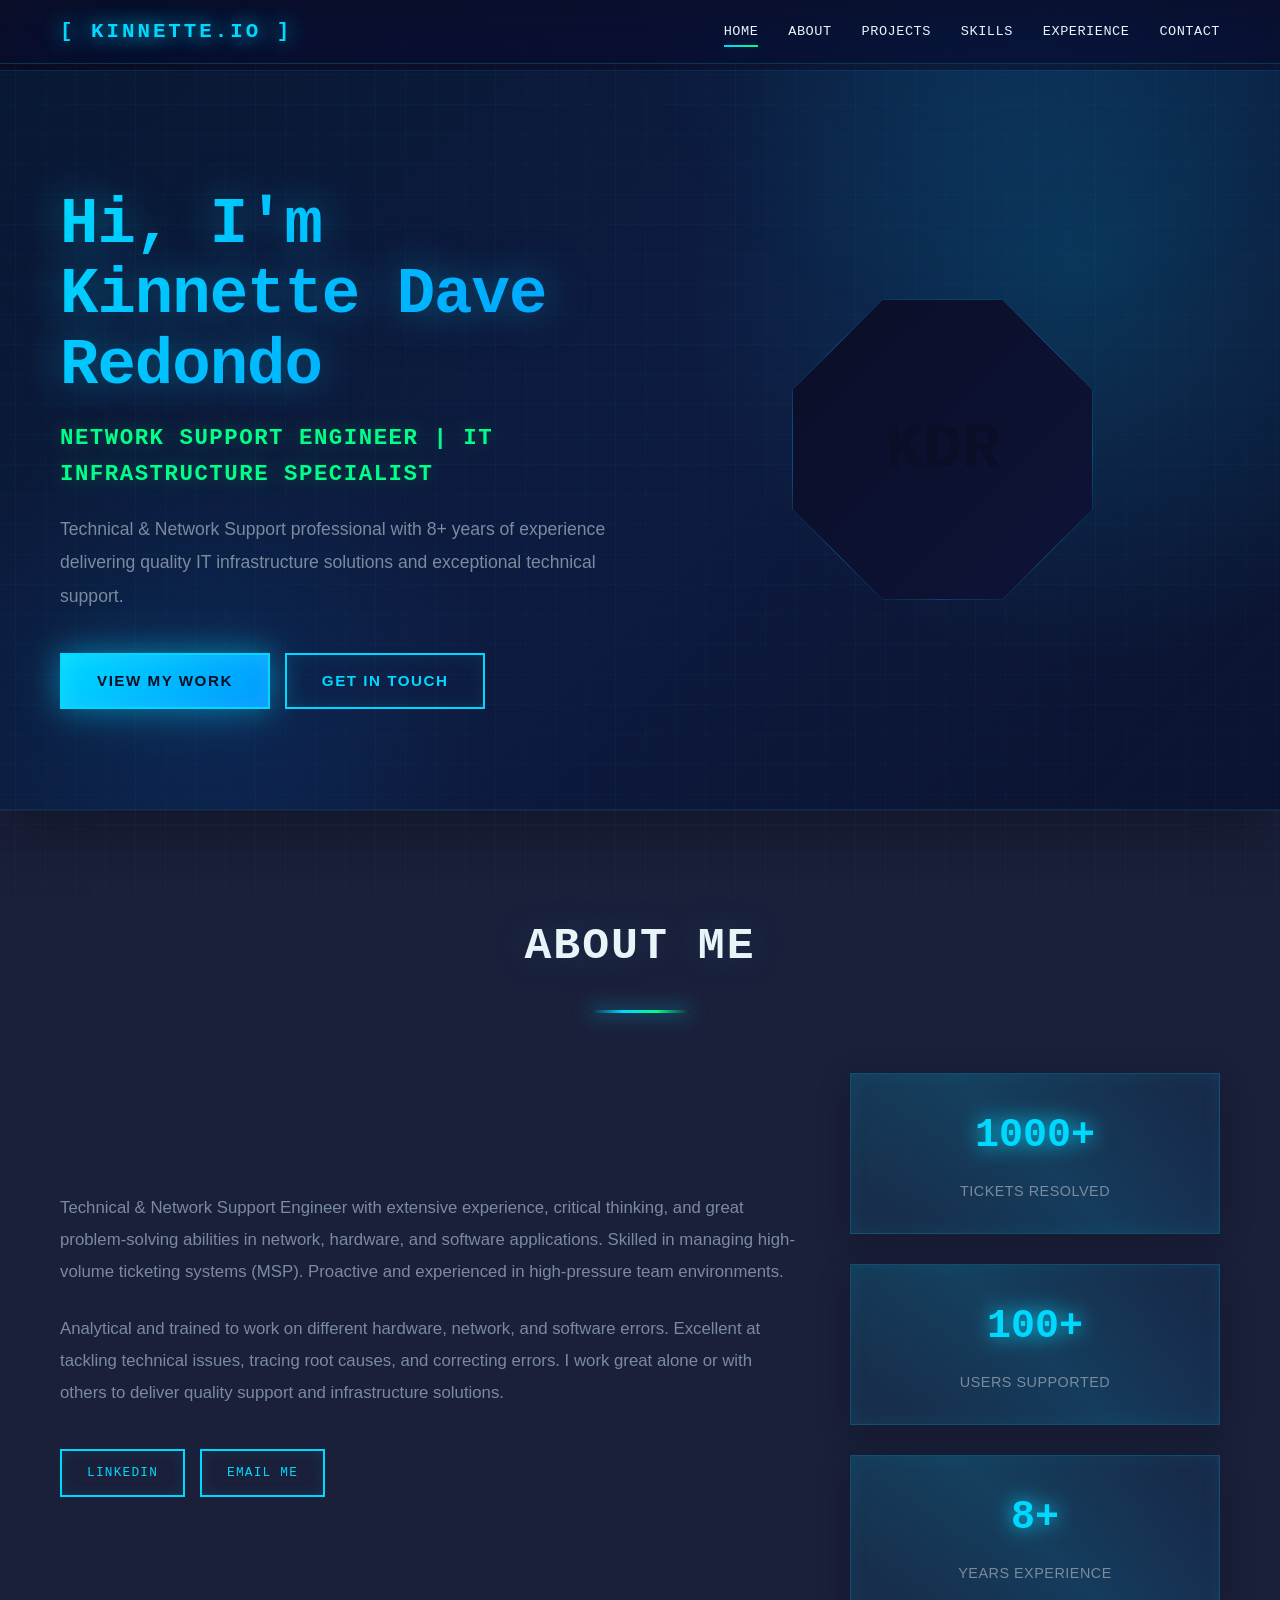
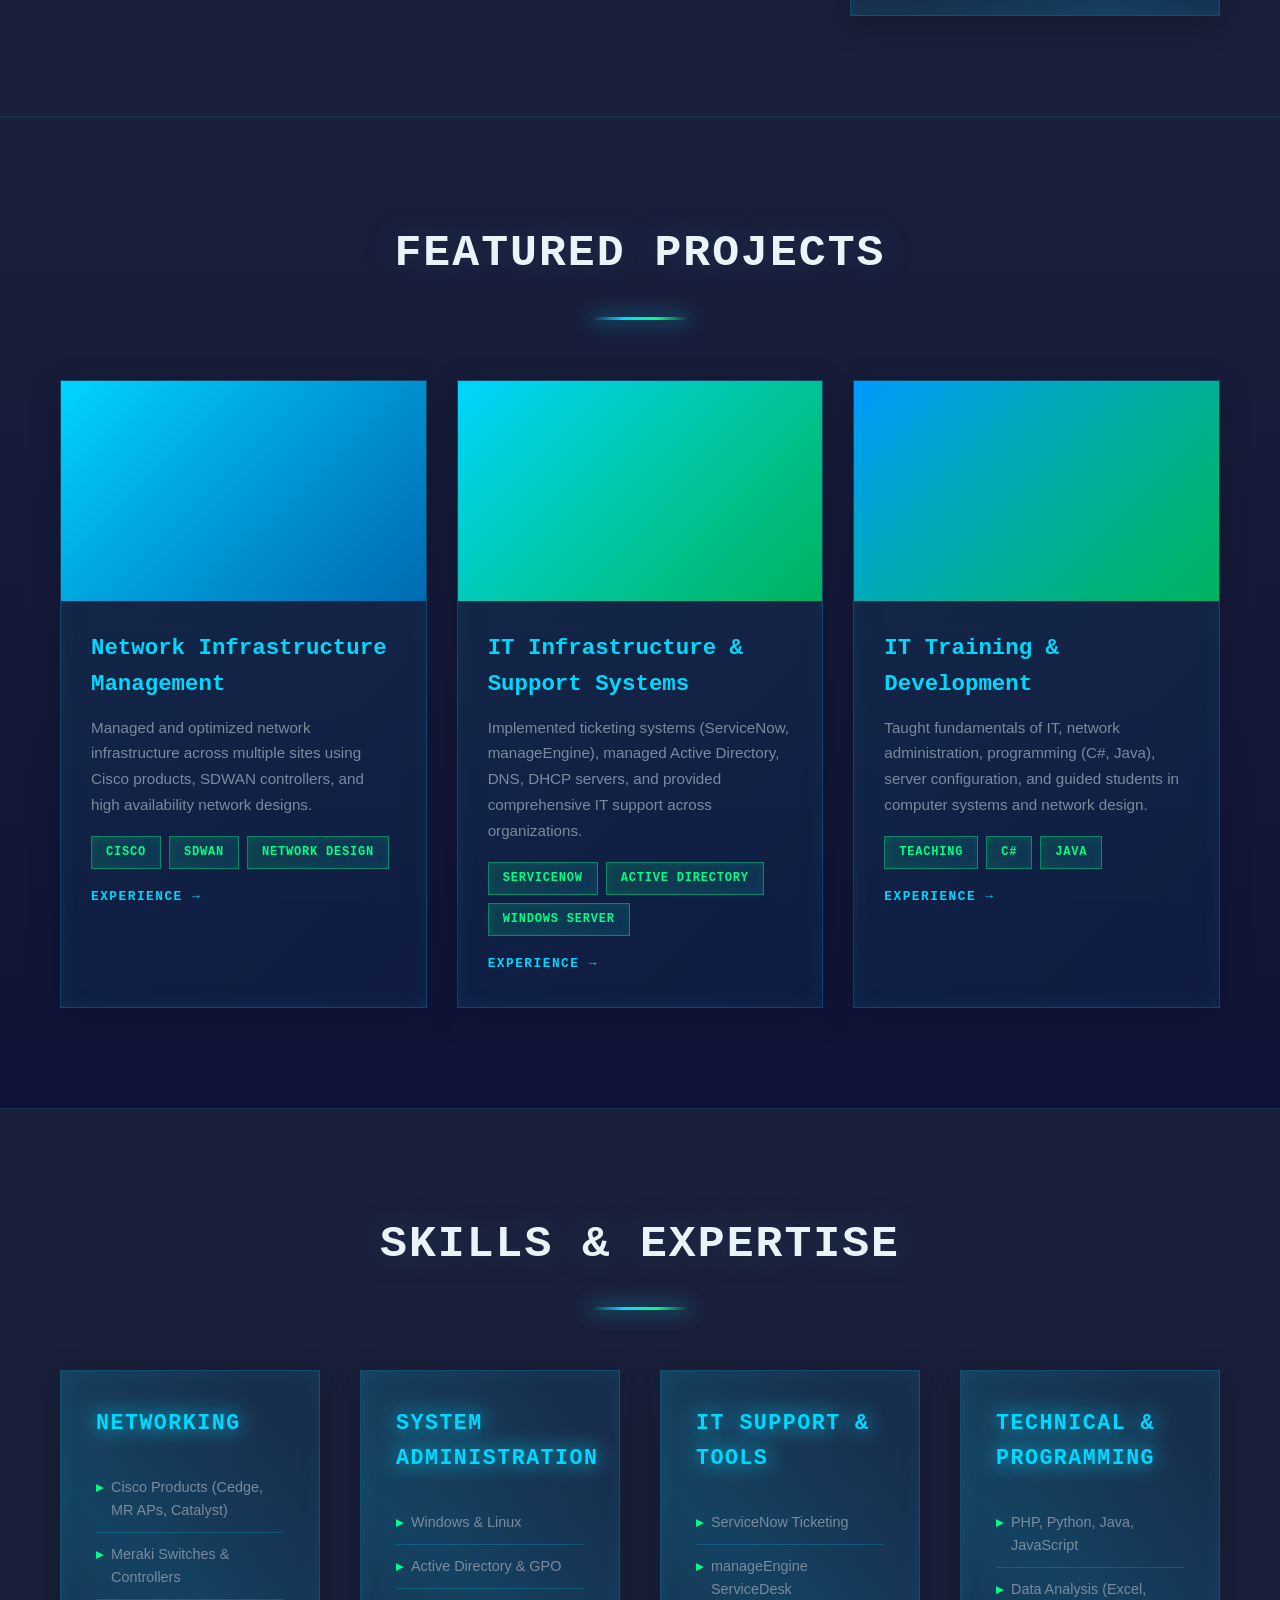
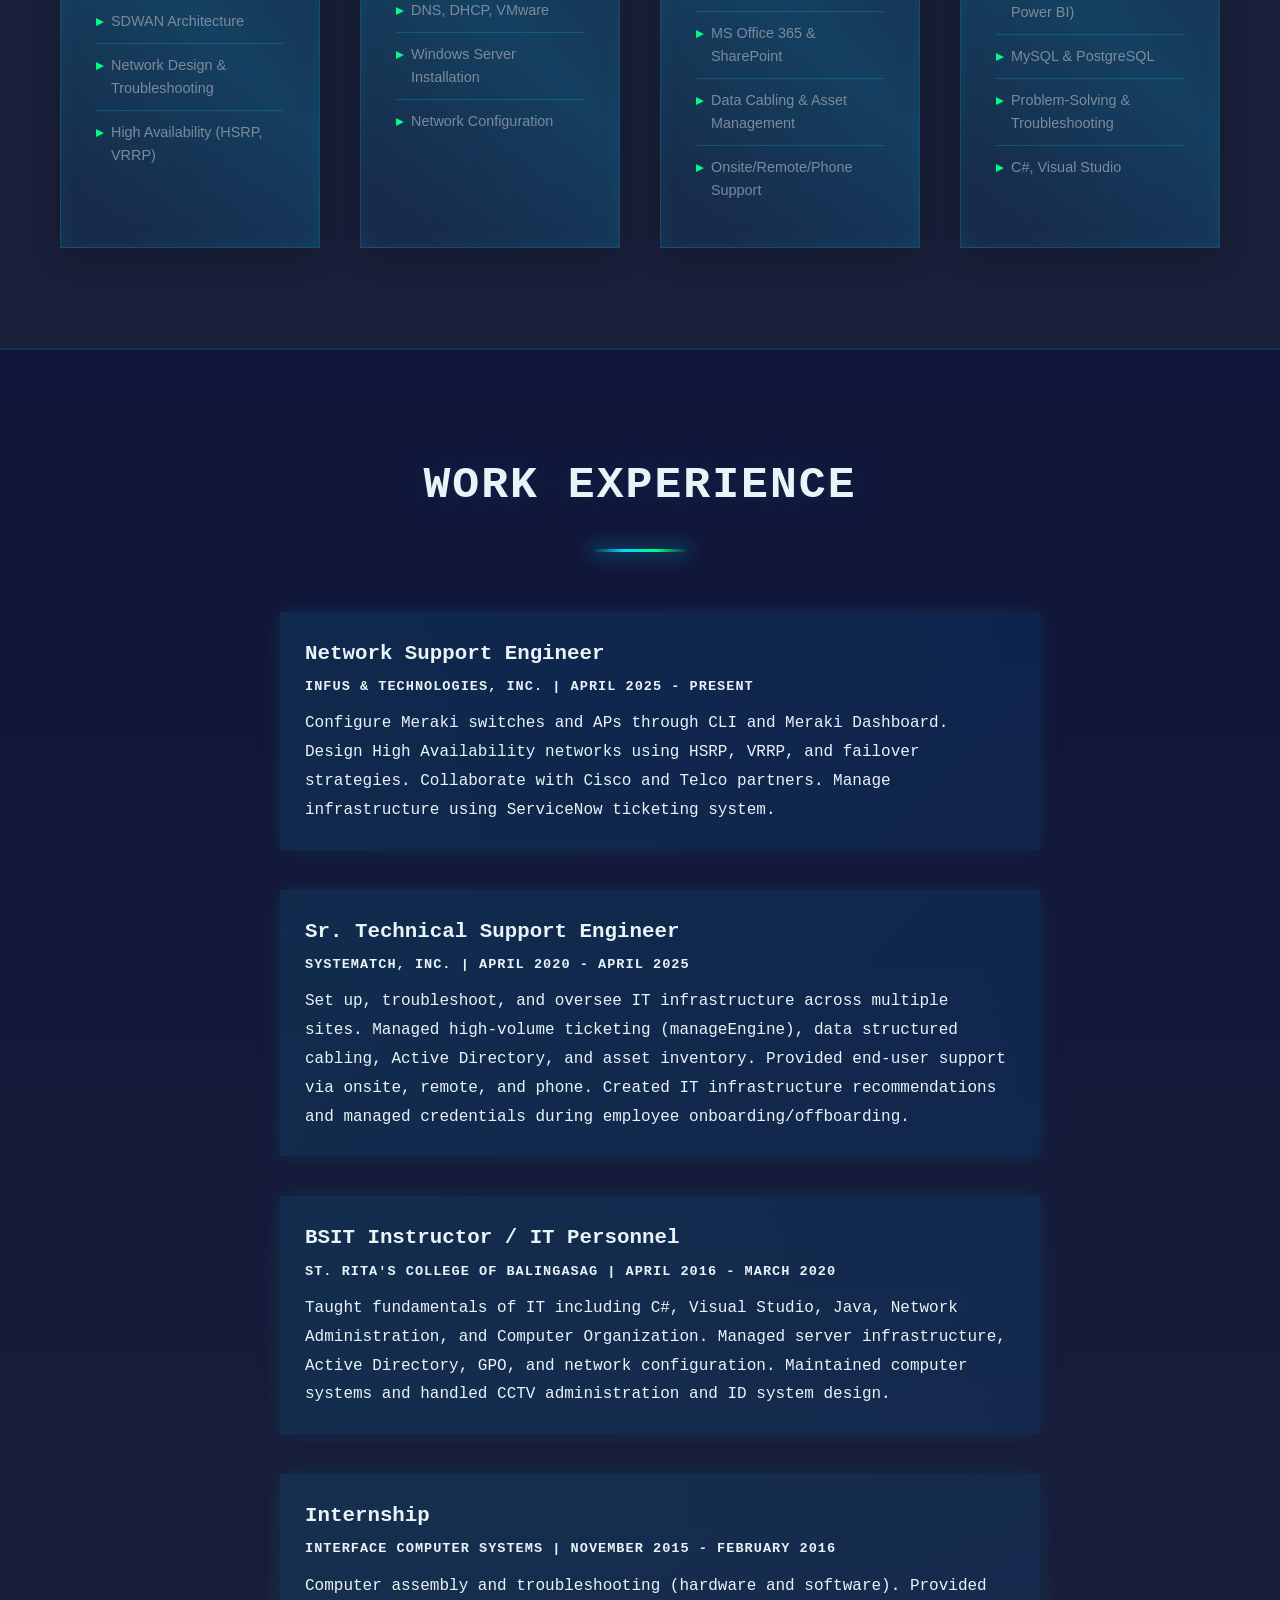
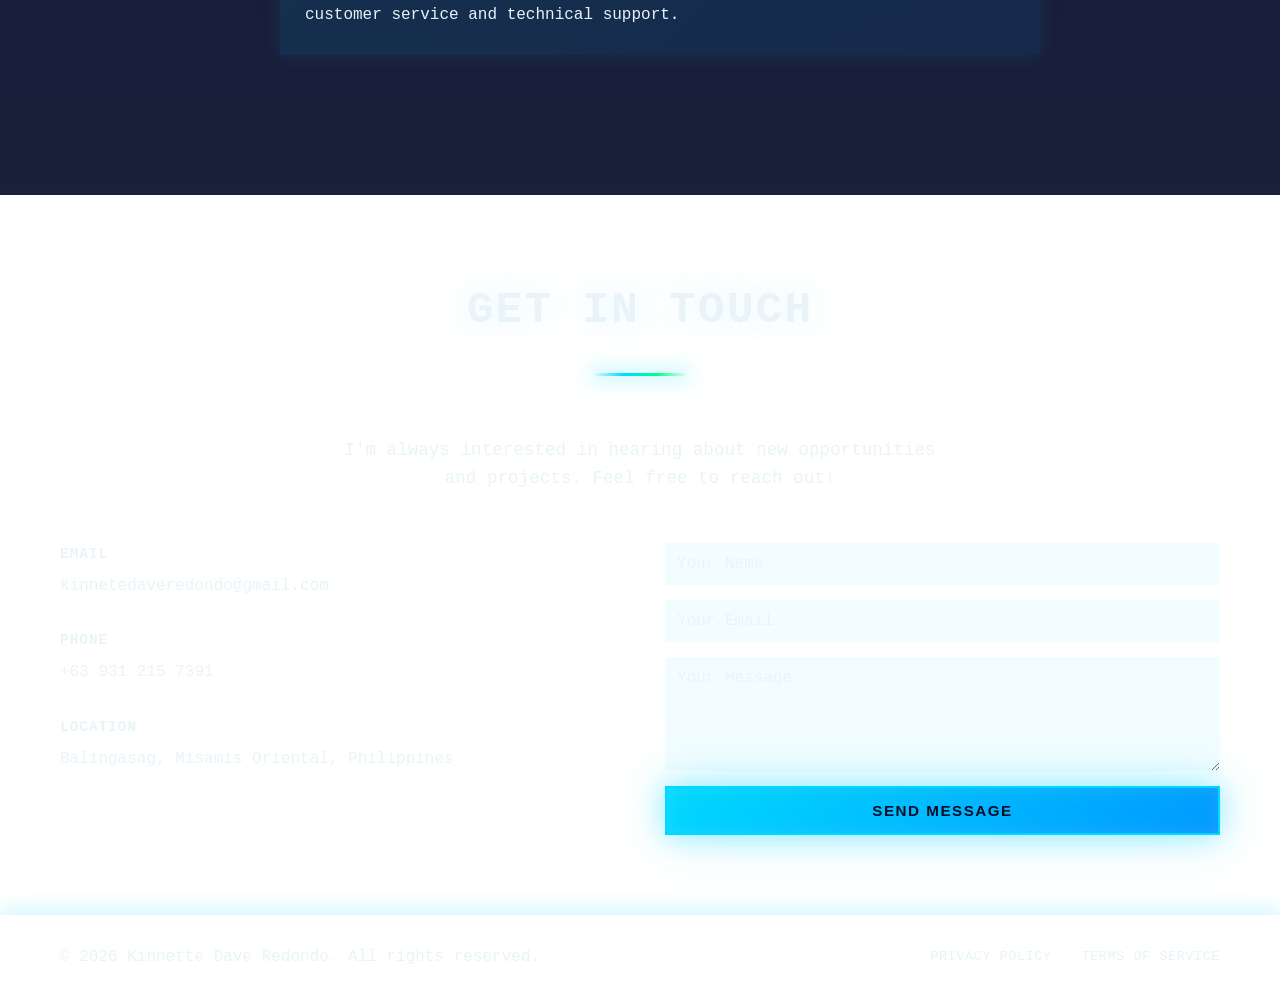
==== index.html @ d5df9099 "Initial commit" ====
<!DOCTYPE html>
<html lang="en">
<head>
    <meta charset="UTF-8">
    <meta name="viewport" content="width=device-width, initial-scale=1.0">
    <title>My Portfolio - CV</title>
    <link rel="stylesheet" href="style.css">
</head>
<body>
    <!-- Navigation -->
    <nav class="navbar">
        <div class="container">
            <div class="nav-brand">[ KINNETTE.IO ]</div>
            <ul class="nav-menu">
                <li><a href="#home" class="nav-link active">Home</a></li>
                <li><a href="#about" class="nav-link">About</a></li>
                <li><a href="#projects" class="nav-link">Projects</a></li>
                <li><a href="#skills" class="nav-link">Skills</a></li>
                <li><a href="#experience" class="nav-link">Experience</a></li>
                <li><a href="#contact" class="nav-link">Contact</a></li>
            </ul>
            <div class="hamburger">
                <span></span>
                <span></span>
                <span></span>
            </div>
        </div>
    </nav>

    <!-- Hero Section -->
    <section id="home" class="hero">
        <div class="container hero-content">
            <div class="hero-text">
                <h1 class="hero-title">Hi, I'm Kinnette Dave Redondo</h1>
                <p class="hero-subtitle">Network Support Engineer | IT Infrastructure Specialist</p>
                <p class="hero-description">
                    Technical & Network Support professional with 8+ years of experience delivering quality IT infrastructure solutions and exceptional technical support.
                </p>
                <div class="hero-buttons">
                    <a href="#projects" class="btn btn-primary">View My Work</a>
                    <a href="#contact" class="btn btn-secondary">Get In Touch</a>
                </div>
            </div>
            <div class="hero-image">
                <div class="avatar-placeholder">
                    <div style="width: 300px; height: 300px; border-radius: 50%; background: linear-gradient(135deg, #00d4ff 0%, #0099ff 100%); display: flex; align-items: center; justify-content: center; color: #0a0e27; font-size: 4rem; font-weight: bold;">KDR</div>
                </div>
            </div>
        </div>
    </section>

    <!-- About Section -->
    <section id="about" class="about">
        <div class="container">
            <h2 class="section-title">About Me</h2>
            <div class="about-content">
                <div class="about-text">
                    <p>
                        Technical & Network Support Engineer with extensive experience, critical thinking, and great problem-solving abilities in network, hardware, and software applications. Skilled in managing high-volume ticketing systems (MSP). Proactive and experienced in high-pressure team environments.
                    </p>
                    <p>
                        Analytical and trained to work on different hardware, network, and software errors. Excellent at tackling technical issues, tracing root causes, and correcting errors. I work great alone or with others to deliver quality support and infrastructure solutions.
                    </p>
                    <div class="social-links">
                        <a href="#" class="social-link" title="LinkedIn">LinkedIn</a>
                        <a href="#" class="social-link" title="Email">Email Me</a>
                    </div>
                </div>
                <div class="about-stats">
                    <div class="stat">
                        <h3>1000+</h3>
                        <p>Tickets Resolved</p>
                    </div>
                    <div class="stat">
                        <h3>100+</h3>
                        <p>Users Supported</p>
                    </div>
                    <div class="stat">
                        <h3>8+</h3>
                        <p>Years Experience</p>
                    </div>
                </div>
            </div>
        </div>
    </section>

    <!-- Projects Section -->
    <section id="projects" class="projects">
        <div class="container">
            <h2 class="section-title">Featured Projects</h2>
            <div class="projects-grid">
                <div class="project-card">
                    <div class="project-image" style="background: linear-gradient(135deg, #00d4ff 0%, #0099ff 100%);"></div>
                    <div class="project-content">
                        <h3>Network Infrastructure Management</h3>
                        <p>Managed and optimized network infrastructure across multiple sites using Cisco products, SDWAN controllers, and high availability network designs.</p>
                        <div class="project-tags">
                            <span class="tag">Cisco</span>
                            <span class="tag">SDWAN</span>
                            <span class="tag">Network Design</span>
                        </div>
                        <a href="#" class="project-link">Experience →</a>
                    </div>
                </div>

                <div class="project-card">
                    <div class="project-image" style="background: linear-gradient(135deg, #00d4ff 0%, #00ff88 100%);"></div>
                    <div class="project-content">
                        <h3>IT Infrastructure & Support Systems</h3>
                        <p>Implemented ticketing systems (ServiceNow, manageEngine), managed Active Directory, DNS, DHCP servers, and provided comprehensive IT support across organizations.</p>
                        <div class="project-tags">
                            <span class="tag">ServiceNow</span>
                            <span class="tag">Active Directory</span>
                            <span class="tag">Windows Server</span>
                        </div>
                        <a href="#" class="project-link">Experience →</a>
                    </div>
                </div>

                <div class="project-card">
                    <div class="project-image" style="background: linear-gradient(135deg, #0099ff 0%, #00ff88 100%);"></div>
                    <div class="project-content">
                        <h3>IT Training & Development</h3>
                        <p>Taught fundamentals of IT, network administration, programming (C#, Java), server configuration, and guided students in computer systems and network design.</p>
                        <div class="project-tags">
                            <span class="tag">Teaching</span>
                            <span class="tag">C#</span>
                            <span class="tag">Java</span>
                        </div>
                        <a href="#" class="project-link">Experience →</a>
                    </div>
                </div>
            </div>
        </div>
    </section>

    <!-- Skills Section -->
    <section id="skills" class="skills">
        <div class="container">
            <h2 class="section-title">Skills & Expertise</h2>
            <div class="skills-grid">
                <div class="skill-category">
                    <h3>Networking</h3>
                    <ul>
                        <li>Cisco Products (Cedge, MR APs, Catalyst)</li>
                        <li>Meraki Switches & Controllers</li>
                        <li>SDWAN Architecture</li>
                        <li>Network Design & Troubleshooting</li>
                        <li>High Availability (HSRP, VRRP)</li>
                    </ul>
                </div>

                <div class="skill-category">
                    <h3>System Administration</h3>
                    <ul>
                        <li>Windows & Linux</li>
                        <li>Active Directory & GPO</li>
                        <li>DNS, DHCP, VMware</li>
                        <li>Windows Server Installation</li>
                        <li>Network Configuration</li>
                    </ul>
                </div>

                <div class="skill-category">
                    <h3>IT Support & Tools</h3>
                    <ul>
                        <li>ServiceNow Ticketing</li>
                        <li>manageEngine ServiceDesk</li>
                        <li>MS Office 365 & SharePoint</li>
                        <li>Data Cabling & Asset Management</li>
                        <li>Onsite/Remote/Phone Support</li>
                    </ul>
                </div>

                <div class="skill-category">
                    <h3>Technical & Programming</h3>
                    <ul>
                        <li>PHP, Python, Java, JavaScript</li>
                        <li>Data Analysis (Excel, Power BI)</li>
                        <li>MySQL & PostgreSQL</li>
                        <li>Problem-Solving & Troubleshooting</li>
                        <li>C#, Visual Studio</li>
                    </ul>
                </div>
            </div>
        </div>
    </section>

    <!-- Experience Section -->
    <section id="experience" class="experience">
        <div class="container">
            <h2 class="section-title">Work Experience</h2>
            <div class="experience-timeline">
                <div class="experience-item">
                    <div class="experience-marker"></div>
                    <div class="experience-content">
                        <h3>Network Support Engineer</h3>
                        <p class="company">Infus & Technologies, Inc. | April 2025 - Present</p>
                        <p>
                            Configure Meraki switches and APs through CLI and Meraki Dashboard. Design High Availability networks using HSRP, VRRP, and failover strategies. Collaborate with Cisco and Telco partners. Manage infrastructure using ServiceNow ticketing system.
                        </p>
                    </div>
                </div>

                <div class="experience-item">
                    <div class="experience-marker"></div>
                    <div class="experience-content">
                        <h3>Sr. Technical Support Engineer</h3>
                        <p class="company">Systematch, Inc. | April 2020 - April 2025</p>
                        <p>
                            Set up, troubleshoot, and oversee IT infrastructure across multiple sites. Managed high-volume ticketing (manageEngine), data structured cabling, Active Directory, and asset inventory. Provided end-user support via onsite, remote, and phone. Created IT infrastructure recommendations and managed credentials during employee onboarding/offboarding.
                        </p>
                    </div>
                </div>

                <div class="experience-item">
                    <div class="experience-marker"></div>
                    <div class="experience-content">
                        <h3>BSIT Instructor / IT Personnel</h3>
                        <p class="company">St. Rita's College of Balingasag | April 2016 - March 2020</p>
                        <p>
                            Taught fundamentals of IT including C#, Visual Studio, Java, Network Administration, and Computer Organization. Managed server infrastructure, Active Directory, GPO, and network configuration. Maintained computer systems and handled CCTV administration and ID system design.
                        </p>
                    </div>
                </div>

                <div class="experience-item">
                    <div class="experience-marker"></div>
                    <div class="experience-content">
                        <h3>Internship</h3>
                        <p class="company">Interface Computer Systems | November 2015 - February 2016</p>
                        <p>
                            Computer assembly and troubleshooting (hardware and software). Provided customer service and technical support.
                        </p>
                    </div>
                </div>
            </div>
        </div>
    </section>

    <!-- Contact Section -->
    <section id="contact" class="contact">
        <div class="container">
            <h2 class="section-title">Get In Touch</h2>
            <p class="contact-description">
                I'm always interested in hearing about new opportunities and projects. Feel free to reach out!
            </p>
            <div class="contact-content">
                <div class="contact-info">
                    <div class="contact-item">
                        <h4>Email</h4>
                        <p><a href="mailto:kinnetedaveredondo@gmail.com">kinnetedaveredondo@gmail.com</a></p>
                    </div>
                    <div class="contact-item">
                        <h4>Phone</h4>
                        <p><a href="tel:+639312157391">+63 931 215 7391</a></p>
                    </div>
                    <div class="contact-item">
                        <h4>Location</h4>
                        <p>Balingasag, Misamis Oriental, Philippines</p>
                    </div>
                </div>
                <form class="contact-form" id="contactForm">
                    <input type="text" placeholder="Your Name" required>
                    <input type="email" placeholder="Your Email" required>
                    <textarea placeholder="Your Message" rows="5" required></textarea>
                    <button type="submit" class="btn btn-primary">Send Message</button>
                </form>
            </div>
        </div>
    </section>

    <!-- Footer -->
    <footer class="footer">
        <div class="container">
            <p>&copy; 2026 Kinnette Dave Redondo. All rights reserved.</p>
            <div class="footer-links">
                <a href="#">Privacy Policy</a>
                <a href="#">Terms of Service</a>
            </div>
        </div>
    </footer>

    <script src="script.js"></script>
</body>
</html>
---- style.css ----
/* ============================================
   General Styles
   ============================================ */
* {
    margin: 0;
    padding: 0;
    box-sizing: border-box;
}

:root {
    --primary-glow: #00d9ff;
    --secondary-glow: #0099ff;
    --accent-glow: #00ff88;
    --danger-glow: #ff006e;
    --bg-darkest: #0a0e27;
    --bg-dark: #0f1438;
    --bg-darker: #1a1f3a;
    --glass-light: rgba(255, 255, 255, 0.05);
    --glass-medium: rgba(0, 212, 255, 0.1);
    --text-bright: #e8f4f8;
    --text-dim: #7a8b9e;
    --border-glow: rgba(0, 212, 255, 0.3);
    --transition: all 0.35s cubic-bezier(0.4, 0.0, 0.2, 1);
    --glow-sm: 0 0 20px rgba(0, 212, 255, 0.3), 0 0 40px rgba(0, 212, 255, 0.1);
    --glow-md: 0 0 30px rgba(0, 212, 255, 0.4), 0 0 60px rgba(0, 212, 255, 0.2);
    --glow-lg: 0 0 50px rgba(0, 212, 255, 0.5), 0 0 100px rgba(0, 212, 255, 0.25);
}

html {
    scroll-behavior: smooth;
}

body {
    font-family: 'Inter', 'Courier New', sans-serif;
    color: var(--text-bright);
    background: linear-gradient(135deg, var(--bg-darkest) 0%, var(--bg-dark) 50%, var(--bg-darkest) 100%);
    background-attachment: fixed;
    line-height: 1.6;
    position: relative;
    overflow-x: hidden;
}

body::before {
    content: '';
    position: fixed;
    top: 0;
    left: 0;
    width: 100%;
    height: 100%;
    background-image: 
        linear-gradient(0deg, transparent 24%, rgba(0, 212, 255, 0.03) 25%, rgba(0, 212, 255, 0.03) 26%, transparent 27%, transparent 74%, rgba(0, 212, 255, 0.03) 75%, rgba(0, 212, 255, 0.03) 76%, transparent 77%, transparent),
        linear-gradient(90deg, transparent 24%, rgba(0, 212, 255, 0.03) 25%, rgba(0, 212, 255, 0.03) 26%, transparent 27%, transparent 74%, rgba(0, 212, 255, 0.03) 75%, rgba(0, 212, 255, 0.03) 76%, transparent 77%, transparent);
    background-size: 60px 60px;
    pointer-events: none;
    z-index: 1;
}

body::after {
    content: '';
    position: fixed;
    top: -50%;
    right: -10%;
    width: 800px;
    height: 800px;
    background: radial-gradient(circle, rgba(0, 212, 255, 0.08) 0%, transparent 70%);
    border-radius: 50%;
    animation: drift 20s ease-in-out infinite;
    pointer-events: none;
    z-index: 0;
}

@keyframes drift {
    0%, 100% { transform: translateY(0px) translateX(0px); }
    50% { transform: translateY(-40px) translateX(-30px); }
}

.container {
    max-width: 1200px;
    margin: 0 auto;
    padding: 0 20px;
    position: relative;
    z-index: 2;
}

/* ============================================
   Glassmorphism Utilities
   ============================================ */
.glass {
    background: linear-gradient(135deg, var(--glass-light) 0%, var(--glass-medium) 100%);
    backdrop-filter: blur(10px) saturate(180%);
    -webkit-backdrop-filter: blur(10px) saturate(180%);
    border: 1px solid var(--border-glow);
}

/* ============================================
   Navigation
   ============================================ */
.navbar {
    position: fixed;
    top: 0;
    width: 100%;
    background: linear-gradient(180deg, rgba(10, 14, 39, 0.8) 0%, rgba(10, 14, 39, 0.6) 100%);
    backdrop-filter: blur(20px) saturate(180%);
    -webkit-backdrop-filter: blur(20px) saturate(180%);
    border-bottom: 1px solid rgba(0, 212, 255, 0.2);
    box-shadow: 0 8px 32px rgba(0, 212, 255, 0.15);
    z-index: 1000;
}

.navbar .container {
    display: flex;
    justify-content: space-between;
    align-items: center;
    padding: 15px 20px;
}

.nav-brand {
    font-size: 1.3rem;
    font-weight: 700;
    color: var(--primary-glow);
    text-shadow: 0 0 20px var(--primary-glow), 0 0 40px rgba(0, 212, 255, 0.3);
    letter-spacing: 3px;
    font-family: 'Courier New', monospace;
    text-transform: uppercase;
}

.nav-menu {
    display: flex;
    list-style: none;
    gap: 30px;
}

.nav-link {
    text-decoration: none;
    color: var(--text-bright);
    font-weight: 500;
    transition: var(--transition);
    position: relative;
    font-size: 0.85rem;
    letter-spacing: 0.5px;
    text-transform: uppercase;
}

.nav-link::after {
    content: '';
    position: absolute;
    bottom: -8px;
    left: 0;
    width: 0;
    height: 2px;
    background: linear-gradient(90deg, var(--primary-glow), var(--accent-glow));
    box-shadow: var(--glow-sm);
    transition: var(--transition);
}

.nav-link:hover {
    color: var(--primary-glow);
    text-shadow: 0 0 15px var(--primary-glow);
}

.nav-link:hover::after,
.nav-link.active::after {
    width: 100%;
}

.hamburger {
    display: none;
    flex-direction: column;
    cursor: pointer;
}

.hamburger span {
    width: 25px;
    height: 3px;
    background: var(--text-dark);
    margin: 5px 0;
    transition: var(--transition);
}

/* ============================================
   Hero Section
   ============================================ */
.hero {
    margin-top: 70px;
    padding: 120px 0 100px;
    background: linear-gradient(135deg, rgba(0, 212, 255, 0.05) 0%, rgba(0, 153, 255, 0.03) 100%);
    border-bottom: 1px solid rgba(0, 212, 255, 0.1);
    box-shadow: inset 0 1px 0 rgba(0, 212, 255, 0.1), 0 20px 60px rgba(0, 0, 0, 0.3);
    min-height: 700px;
    display: flex;
    align-items: center;
    position: relative;
    overflow: hidden;
}

.hero::before {
    content: '';
    position: absolute;
    top: -200px;
    right: -200px;
    width: 800px;
    height: 800px;
    background: radial-gradient(circle, rgba(0, 212, 255, 0.15) 0%, transparent 70%);
    border-radius: 50%;
    animation: float 8s ease-in-out infinite;
}

.hero::after {
    content: '';
    position: absolute;
    bottom: -200px;
    left: -100px;
    width: 600px;
    height: 600px;
    background: radial-gradient(circle, rgba(0, 153, 255, 0.1) 0%, transparent 70%);
    border-radius: 50%;
    animation: float 10s ease-in-out infinite reverse;
}

@keyframes float {
    0%, 100% { transform: translateY(0px) translateX(0px); }
    50% { transform: translateY(-30px) translateX(-30px); }
}

.hero-content {
    display: grid;
    grid-template-columns: 1fr 1fr;
    gap: 50px;
    align-items: center;
}

.hero-text {
    animation: fadeInLeft 0.8s ease;
}

.hero-title {
    font-size: 4rem;
    font-weight: 900;
    margin-bottom: 20px;
    color: var(--text-bright);
    line-height: 1.1;
    text-shadow: 0 0 40px rgba(0, 212, 255, 0.4), 0 0 80px rgba(0, 212, 255, 0.2);
    font-family: 'Inter', 'Courier New', monospace;
    letter-spacing: -1px;
    background: linear-gradient(135deg, var(--primary-glow) 0%, var(--secondary-glow) 100%);
    -webkit-background-clip: text;
    -webkit-text-fill-color: transparent;
    background-clip: text;
}

.hero-subtitle {
    font-size: 1.4rem;
    color: var(--accent-glow);
    margin-bottom: 20px;
    font-weight: 600;
    letter-spacing: 1.5px;
    text-transform: uppercase;
    text-shadow: 0 0 20px rgba(0, 255, 136, 0.3);
}

.hero-description {
    font-size: 1.1rem;
    color: var(--text-dim);
    margin-bottom: 40px;
    line-height: 1.9;
    font-family: 'Inter', sans-serif;
    max-width: 600px;
}

.hero-buttons {
    display: flex;
    gap: 15px;
    flex-wrap: wrap;
}

.btn {
    padding: 14px 35px;
    border: 2px solid transparent;
    border-radius: 0px;
    font-size: 0.95rem;
    font-weight: 700;
    cursor: pointer;
    text-decoration: none;
    display: inline-block;
    transition: var(--transition);
    text-transform: uppercase;
    letter-spacing: 1.5px;
    font-family: 'Inter', sans-serif;
    position: relative;
    overflow: hidden;
}

.btn::before {
    content: '';
    position: absolute;
    top: 0;
    left: -100%;
    width: 100%;
    height: 100%;
    background: linear-gradient(90deg, transparent, rgba(255, 255, 255, 0.2), transparent);
    transition: left 0.5s;
}

.btn:hover::before {
    left: 100%;
}

.btn-primary {
    background: linear-gradient(135deg, var(--primary-glow) 0%, var(--secondary-glow) 100%);
    color: var(--bg-darkest);
    border: 2px solid var(--primary-glow);
    box-shadow: var(--glow-md), inset 0 0 20px rgba(255, 255, 255, 0.1);
}

.btn-primary:hover {
    transform: translateY(-3px);
    box-shadow: var(--glow-lg), inset 0 0 30px rgba(255, 255, 255, 0.2);
}

.btn-secondary {
    background: transparent;
    color: var(--primary-glow);
    border: 2px solid var(--primary-glow);
    box-shadow: inset 0 0 20px rgba(0, 212, 255, 0.1);
}

.btn-secondary:hover {
    background: linear-gradient(135deg, rgba(0, 212, 255, 0.2) 0%, rgba(0, 153, 255, 0.1) 100%);
    box-shadow: var(--glow-md), inset 0 0 30px rgba(0, 212, 255, 0.2);
    transform: translateY(-3px);
}

.avatar-placeholder {
    text-align: center;
    animation: fadeInRight 0.8s ease;
    position: relative;
    z-index: 3;
}

.avatar-placeholder div {
    width: 320px;
    height: 320px;
    margin: 0 auto;
    position: relative;
    display: flex;
    align-items: center;
    justify-content: center;
    background: conic-gradient(from 0deg, var(--primary-glow), var(--secondary-glow), var(--accent-glow), var(--primary-glow));
    padding: 3px;
    clip-path: polygon(30% 0%, 70% 0%, 100% 30%, 100% 70%, 70% 100%, 30% 100%, 0% 70%, 0% 30%);
}

.avatar-placeholder div::before {
    content: '';
    position: absolute;
    inset: 0;
    background: linear-gradient(135deg, var(--bg-darkest) 0%, var(--bg-dark) 100%);
    clip-path: polygon(30% 0%, 70% 0%, 100% 30%, 100% 70%, 70% 100%, 30% 100%, 0% 70%, 0% 30%);
    z-index: -1;
}

.avatar-placeholder div {
    box-shadow: 
        0 0 30px var(--primary-glow),
        0 0 60px rgba(0, 212, 255, 0.3),
        inset 0 0 30px rgba(0, 212, 255, 0.15);
    animation: hexPulse 3s ease-in-out infinite;
}

@keyframes hexPulse {
    0%, 100% {
        box-shadow: 
            0 0 30px var(--primary-glow),
            0 0 60px rgba(0, 212, 255, 0.3),
            inset 0 0 30px rgba(0, 212, 255, 0.15);
    }
    50% {
        box-shadow: 
            0 0 40px var(--primary-glow),
            0 0 80px rgba(0, 212, 255, 0.5),
            inset 0 0 40px rgba(0, 212, 255, 0.25);
    }
}

.avatar-placeholder img {
    width: 100%;
    height: 100%;
    object-fit: cover;
}

/* ============================================
   About Section
   ============================================ */
.about {
    padding: 100px 0;
    background: var(--bg-darker);
    border-top: 1px solid rgba(0, 212, 255, 0.1);
    border-bottom: 1px solid rgba(0, 212, 255, 0.1);
}

.section-title {
    font-size: 2.8rem;
    text-align: center;
    margin-bottom: 60px;
    position: relative;
    padding-bottom: 30px;
    color: var(--text-bright);
    text-shadow: 0 0 40px rgba(0, 212, 255, 0.2);
    font-family: 'Inter', monospace;
    letter-spacing: 2px;
    text-transform: uppercase;
    font-weight: 800;
}

.section-title::after {
    content: '';
    position: absolute;
    bottom: 0;
    left: 50%;
    transform: translateX(-50%);
    width: 100px;
    height: 3px;
    background: linear-gradient(90deg, transparent, var(--primary-glow), var(--accent-glow), transparent);
    box-shadow: 0 0 20px var(--primary-glow);
}

.about-content {
    display: grid;
    grid-template-columns: 2fr 1fr;
    gap: 50px;
    align-items: center;
}

.about-text p {
    font-size: 1.05rem;
    color: var(--text-dim);
    margin-bottom: 25px;
    line-height: 1.9;
    font-family: 'Inter', sans-serif;
}

.social-links {
    display: flex;
    gap: 15px;
    margin-top: 40px;
}

.social-link {
    padding: 12px 25px;
    border: 2px solid var(--primary-glow);
    color: var(--primary-glow);
    text-decoration: none;
    border-radius: 0px;
    transition: var(--transition);
    text-transform: uppercase;
    font-size: 0.8rem;
    letter-spacing: 1.2px;
    box-shadow: inset 0 0 15px rgba(0, 212, 255, 0.1);
    position: relative;
    overflow: hidden;
}

.social-link::before {
    content: '';
    position: absolute;
    top: 0;
    left: -100%;
    width: 100%;
    height: 100%;
    background: linear-gradient(90deg, transparent, rgba(0, 212, 255, 0.3), transparent);
    transition: left 0.6s;
}

.social-link:hover::before {
    left: 100%;
}

.social-link:hover {
    background: linear-gradient(135deg, rgba(0, 212, 255, 0.15) 0%, rgba(0, 153, 255, 0.1) 100%);
    box-shadow: var(--glow-sm), inset 0 0 20px rgba(0, 212, 255, 0.2);
    transform: translateY(-2px);
}

.about-stats {
    display: flex;
    flex-direction: column;
    gap: 30px;
}

.stat {
    text-align: center;
    padding: 30px;
    background: linear-gradient(135deg, rgba(0, 212, 255, 0.1) 0%, rgba(0, 153, 255, 0.08) 100%);
    border: 1px solid rgba(0, 212, 255, 0.2);
    border-radius: 0px;
    transition: var(--transition);
    box-shadow: inset 0 0 20px rgba(0, 212, 255, 0.08), 0 8px 32px rgba(0, 0, 0, 0.2);
    backdrop-filter: blur(8px);
    -webkit-backdrop-filter: blur(8px);
    position: relative;
    overflow: hidden;
}

.stat::before {
    content: '';
    position: absolute;
    top: -50%;
    right: -50%;
    width: 200%;
    height: 200%;
    background: linear-gradient(45deg, transparent 30%, rgba(0, 212, 255, 0.1) 50%, transparent 70%);
    animation: shimmer 3s infinite;
}

@keyframes shimmer {
    0% { transform: translateX(-100%) translateY(-100%); }
    100% { transform: translateX(100%) translateY(100%); }
}

.stat:hover {
    background: linear-gradient(135deg, rgba(0, 212, 255, 0.2) 0%, rgba(0, 153, 255, 0.15) 100%);
    transform: translateY(-8px);
    box-shadow: var(--glow-md), inset 0 0 30px rgba(0, 212, 255, 0.15);
}

.stat h3 {
    font-size: 2.5rem;
    color: var(--primary-glow);
    margin-bottom: 12px;
    text-shadow: 0 0 20px var(--primary-glow);
    font-family: 'Inter', monospace;
    font-weight: 800;
    position: relative;
    z-index: 2;
}

.stat p {
    color: var(--text-dim);
    font-size: 0.9rem;
    font-family: 'Inter', sans-serif;
    text-transform: uppercase;
    letter-spacing: 0.5px;
    position: relative;
    z-index: 2;
}

/* ============================================
   Projects Section
   ============================================ */
.projects {
    padding: 100px 0;
    background: linear-gradient(180deg, var(--bg-darker) 0%, var(--bg-dark) 100%);
    border-top: 1px solid rgba(0, 212, 255, 0.1);
}

.projects-grid {
    display: grid;
    grid-template-columns: repeat(auto-fit, minmax(300px, 1fr));
    gap: 30px;
}

.project-card {
    background: linear-gradient(135deg, rgba(0, 212, 255, 0.08) 0%, rgba(0, 153, 255, 0.05) 100%);
    border-radius: 0px;
    overflow: hidden;
    border: 1px solid rgba(0, 212, 255, 0.2);
    box-shadow: 0 8px 32px rgba(0, 0, 0, 0.2), inset 0 0 20px rgba(0, 212, 255, 0.08);
    transition: var(--transition);
    position: relative;
    backdrop-filter: blur(10px);
    -webkit-backdrop-filter: blur(10px);
}

.project-card::before {
    content: '';
    position: absolute;
    top: 0;
    left: -100%;
    width: 100%;
    height: 100%;
    background: linear-gradient(90deg, transparent, rgba(0, 212, 255, 0.25), transparent);
    transition: left 0.6s ease;
    z-index: 2;
}

.project-card:hover {
    transform: translateY(-12px) translateX(-2px);
    box-shadow: var(--glow-lg), inset 0 0 30px rgba(0, 212, 255, 0.15);
    border-color: rgba(0, 212, 255, 0.4);
}

.project-card:hover::before {
    left: 100%;
}

.project-image {
    width: 100%;
    height: 220px;
    background: linear-gradient(135deg, rgba(0, 212, 255, 0.1) 0%, rgba(0, 153, 255, 0.05) 100%);
    position: relative;
    overflow: hidden;
}

.project-image::after {
    content: '';
    position: absolute;
    top: 0;
    left: 0;
    right: 0;
    bottom: 0;
    background: linear-gradient(135deg, transparent 0%, rgba(0, 0, 0, 0.3) 100%);
}

.project-content {
    padding: 30px;
    position: relative;
    z-index: 3;
}

.project-content h3 {
    font-size: 1.4rem;
    margin-bottom: 12px;
    color: var(--primary-glow);
    font-family: 'Inter', monospace;
    font-weight: 700;
}

.project-content p {
    color: var(--text-dim);
    margin-bottom: 18px;
    font-size: 0.95rem;
    font-family: 'Inter', sans-serif;
    line-height: 1.7;
}

.project-tags {
    display: flex;
    flex-wrap: wrap;
    gap: 8px;
    margin-bottom: 15px;
}

.tag {
    display: inline-block;
    padding: 6px 14px;
    background: linear-gradient(135deg, rgba(0, 255, 136, 0.15) 0%, rgba(0, 212, 255, 0.1) 100%);
    color: var(--accent-glow);
    border: 1px solid rgba(0, 255, 136, 0.4);
    border-radius: 0px;
    font-size: 0.75rem;
    font-weight: 600;
    text-transform: uppercase;
    letter-spacing: 0.8px;
    box-shadow: inset 0 0 10px rgba(0, 255, 136, 0.1);
    transition: var(--transition);
    font-family: 'Inter', monospace;
}

.tag:hover {
    background: linear-gradient(135deg, rgba(0, 255, 136, 0.25) 0%, rgba(0, 212, 255, 0.15) 100%);
    box-shadow: 0 0 15px rgba(0, 255, 136, 0.3), inset 0 0 15px rgba(0, 255, 136, 0.15);
}

.project-link {
    color: var(--primary-glow);
    text-decoration: none;
    font-weight: 700;
    transition: var(--transition);
    text-transform: uppercase;
    font-size: 0.8rem;
    letter-spacing: 1.5px;
    display: inline-block;
    position: relative;
    font-family: 'Inter', monospace;
}

.project-link::after {
    content: '';
    position: absolute;
    bottom: -2px;
    left: 0;
    width: 0;
    height: 2px;
    background: linear-gradient(90deg, var(--primary-glow), var(--accent-glow));
    transition: width 0.4s ease;
}

.project-link:hover {
    color: var(--accent-glow);
    text-shadow: 0 0 15px rgba(0, 255, 136, 0.5);
}

.project-link:hover::after {
    width: 100%;
}

/* ============================================
   Skills Section
   ============================================ */
.skills {
    padding: 100px 0;
    background: var(--bg-darker);
    border-top: 1px solid rgba(0, 212, 255, 0.1);
    border-bottom: 1px solid rgba(0, 212, 255, 0.1);
}

.skills-grid {
    display: grid;
    grid-template-columns: repeat(auto-fit, minmax(250px, 1fr));
    gap: 40px;
}

.skill-category {
    padding: 35px;
    background: linear-gradient(135deg, rgba(0, 212, 255, 0.1) 0%, rgba(0, 153, 255, 0.08) 100%);
    border: 1px solid rgba(0, 212, 255, 0.2);
    border-radius: 0px;
    transition: var(--transition);
    box-shadow: 0 8px 32px rgba(0, 0, 0, 0.2), inset 0 0 20px rgba(0, 212, 255, 0.08);
    backdrop-filter: blur(10px);
    -webkit-backdrop-filter: blur(10px);
    position: relative;
    overflow: hidden;
}

.skill-category::before {
    content: '';
    position: absolute;
    top: -50%;
    right: -50%;
    width: 200%;
    height: 200%;
    background: linear-gradient(45deg, transparent 30%, rgba(0, 212, 255, 0.12) 50%, transparent 70%);
    animation: scan 4s infinite;
    z-index: 1;
}

@keyframes scan {
    0% { transform: translateX(-100%) translateY(-100%); }
    100% { transform: translateX(100%) translateY(100%); }
}

.skill-category:hover {
    background: linear-gradient(135deg, rgba(0, 212, 255, 0.18) 0%, rgba(0, 153, 255, 0.12) 100%);
    transform: translateY(-8px);
    box-shadow: var(--glow-md), inset 0 0 30px rgba(0, 212, 255, 0.15);
    border-color: rgba(0, 212, 255, 0.35);
}

.skill-category h3 {
    color: var(--primary-glow);
    margin-bottom: 25px;
    font-size: 1.35rem;
    text-shadow: 0 0 20px var(--primary-glow);
    font-family: 'Inter', monospace;
    text-transform: uppercase;
    letter-spacing: 1.5px;
    position: relative;
    z-index: 2;
    font-weight: 700;
}

.skill-category ul {
    list-style: none;
    position: relative;
    z-index: 2;
}

.skill-category li {
    padding: 10px 0;
    color: var(--text-dim);
    border-bottom: 1px solid rgba(0, 212, 255, 0.2);
    font-family: 'Inter', sans-serif;
    font-size: 0.9rem;
    transition: var(--transition);
    position: relative;
    padding-left: 15px;
}

.skill-category li::before {
    content: '▸';
    position: absolute;
    left: 0;
    color: var(--accent-glow);
    font-weight: bold;
}

.skill-category li:hover {
    color: var(--accent-glow);
    padding-left: 20px;
    text-shadow: 0 0 10px rgba(0, 255, 136, 0.3);
}

.skill-category li:last-child {
    border-bottom: none;
}

/* ============================================
   Experience Section
   ============================================ */
.experience {
    padding: 100px 0;
    background: linear-gradient(180deg, var(--bg-dark) 0%, var(--bg-darker) 100%);
    border-top: 1px solid rgba(0, 212, 255, 0.1);
}

.experience-timeline {
    max-width: 800px;
    margin: 0 auto;
}

.experience-item {
    display: flex;
    gap: 30px;
    margin-bottom: 40px;
    position: relative;
    padding-left: 40px;
}

.experience-item:not(:last-child)::before {
    content: '';
    position: absolute;
    left: 5px;
    top: 60px;
    width: 2px;
    height: 100%;
    background: linear-gradient(180deg, var(--primary-color), transparent);
    box-shadow: 0 0 10px var(--primary-color);
}

.experience-marker {
    position: absolute;
    left: -15px;
    top: 0;
    width: 30px;
    height: 30px;
    background: var(--primary-color);
    border-radius: 50%;
    border: 4px solid var(--tech-dark);
    box-shadow: 0 0 15px var(--primary-color);
}

.experience-content {
    background: linear-gradient(135deg, rgba(0, 212, 255, 0.1) 0%, rgba(0, 153, 255, 0.1) 100%);
    padding: 25px;
    border-radius: 0px;
    border: 2px solid var(--border-color);
    box-shadow: 0 0 20px rgba(0, 212, 255, 0.1);
}

.experience-content h3 {
    font-size: 1.3rem;
    margin-bottom: 5px;
    color: var(--primary-color);
    font-family: 'Courier New', monospace;
}

.experience-content .company {
    color: var(--accent-color);
    font-weight: 600;
    margin-bottom: 10px;
    display: block;
    text-transform: uppercase;
    font-size: 0.85rem;
    letter-spacing: 1px;
    font-family: 'Courier New', monospace;
}

.experience-content p {
    color: var(--text-light);
    line-height: 1.8;
    font-family: 'Courier New', monospace;
}

/* ============================================
   Contact Section
   ============================================ */
.contact {
    padding: 80px 0;
    background: var(--bg-white);
    border-top: 2px solid var(--border-color);
}

.contact-description {
    text-align: center;
    font-size: 1.1rem;
    color: var(--text-light);
    margin-bottom: 50px;
    max-width: 600px;
    margin-left: auto;
    margin-right: auto;
}

.contact-content {
    display: grid;
    grid-template-columns: 1fr 1fr;
    gap: 50px;
}

.contact-info {
    display: flex;
    flex-direction: column;
    gap: 30px;
}

.contact-item h4 {
    color: var(--primary-color);
    margin-bottom: 8px;
    text-transform: uppercase;
    font-size: 0.9rem;
    letter-spacing: 1px;
    font-family: 'Courier New', monospace;
}

.contact-item a {
    color: var(--text-light);
    text-decoration: none;
    transition: var(--transition);
    font-family: 'Courier New', monospace;
}

.contact-item a:hover {
    color: var(--accent-color);
    text-shadow: 0 0 10px rgba(0, 255, 136, 0.5);
}

.contact-form {
    display: flex;
    flex-direction: column;
    gap: 15px;
}

.contact-form input,
.contact-form textarea {
    padding: 12px;
    border: 2px solid var(--border-color);
    border-radius: 0px;
    font-family: 'Courier New', monospace;
    font-size: 1rem;
    transition: var(--transition);
    background: rgba(0, 212, 255, 0.05);
    color: var(--text-dark);
}

.contact-form input::placeholder,
.contact-form textarea::placeholder {
    color: var(--text-light);
}

.contact-form input:focus,
.contact-form textarea:focus {
    outline: none;
    border-color: var(--accent-color);
    box-shadow: 0 0 20px rgba(0, 212, 255, 0.3), inset 0 0 10px rgba(0, 212, 255, 0.1);
    background: rgba(0, 212, 255, 0.1);
}

/* ============================================
   Footer
   ============================================ */
.footer {
    background: linear-gradient(180deg, var(--tech-dark) 0%, var(--tech-darker) 100%);
    color: var(--text-dark);
    padding: 30px 0;
    text-align: center;
    border-top: 2px solid var(--border-color);
    box-shadow: 0 -5px 20px rgba(0, 212, 255, 0.2);
}

.footer .container {
    display: flex;
    justify-content: space-between;
    align-items: center;
    flex-wrap: wrap;
    gap: 20px;
}

.footer-links {
    display: flex;
    gap: 30px;
}

.footer-links a {
    color: var(--text-dark);
    text-decoration: none;
    transition: var(--transition);
    text-transform: uppercase;
    font-size: 0.85rem;
    letter-spacing: 0.5px;
    font-family: 'Courier New', monospace;
}

.footer-links a:hover {
    color: var(--accent-color);
    text-shadow: 0 0 10px rgba(0, 255, 136, 0.5);
}

/* ============================================
   Animations
   ============================================ */
@keyframes fadeInLeft {
    from {
        opacity: 0;
        transform: translateX(-30px);
    }
    to {
        opacity: 1;
        transform: translateX(0);
    }
}

@keyframes fadeInRight {
    from {
        opacity: 0;
        transform: translateX(30px);
    }
    to {
        opacity: 1;
        transform: translateX(0);
    }
}

/* ============================================
   Responsive Design
   ============================================ */
@media (max-width: 768px) {
    .nav-menu {
        display: none;
    }

    .hamburger {
        display: flex;
    }

    .hero-content {
        grid-template-columns: 1fr;
        text-align: center;
    }

    .hero-title {
        font-size: 2rem;
    }

    .hero-subtitle {
        font-size: 1.2rem;
    }

    .hero-buttons {
        justify-content: center;
    }

    .about-content {
        grid-template-columns: 1fr;
    }

    .contact-content {
        grid-template-columns: 1fr;
    }

    .footer .container {
        flex-direction: column;
    }

    .nav-link {
        font-size: 0.9rem;
    }

    .section-title {
        font-size: 2rem;
    }

    .skills-grid {
        grid-template-columns: 1fr;
    }
}

@media (max-width: 480px) {
    .hero-title {
        font-size: 1.5rem;
    }

    .hero-subtitle {
        font-size: 1rem;
    }

    .hero-buttons {
        flex-direction: column;
    }

    .btn {
        width: 100%;
        text-align: center;
    }

    .projects-grid {
        grid-template-columns: 1fr;
    }

    .experience-item {
        padding-left: 20px;
    }

    .experience-marker {
        left: -22px;
        width: 20px;
        height: 20px;
        border-width: 3px;
    }
}
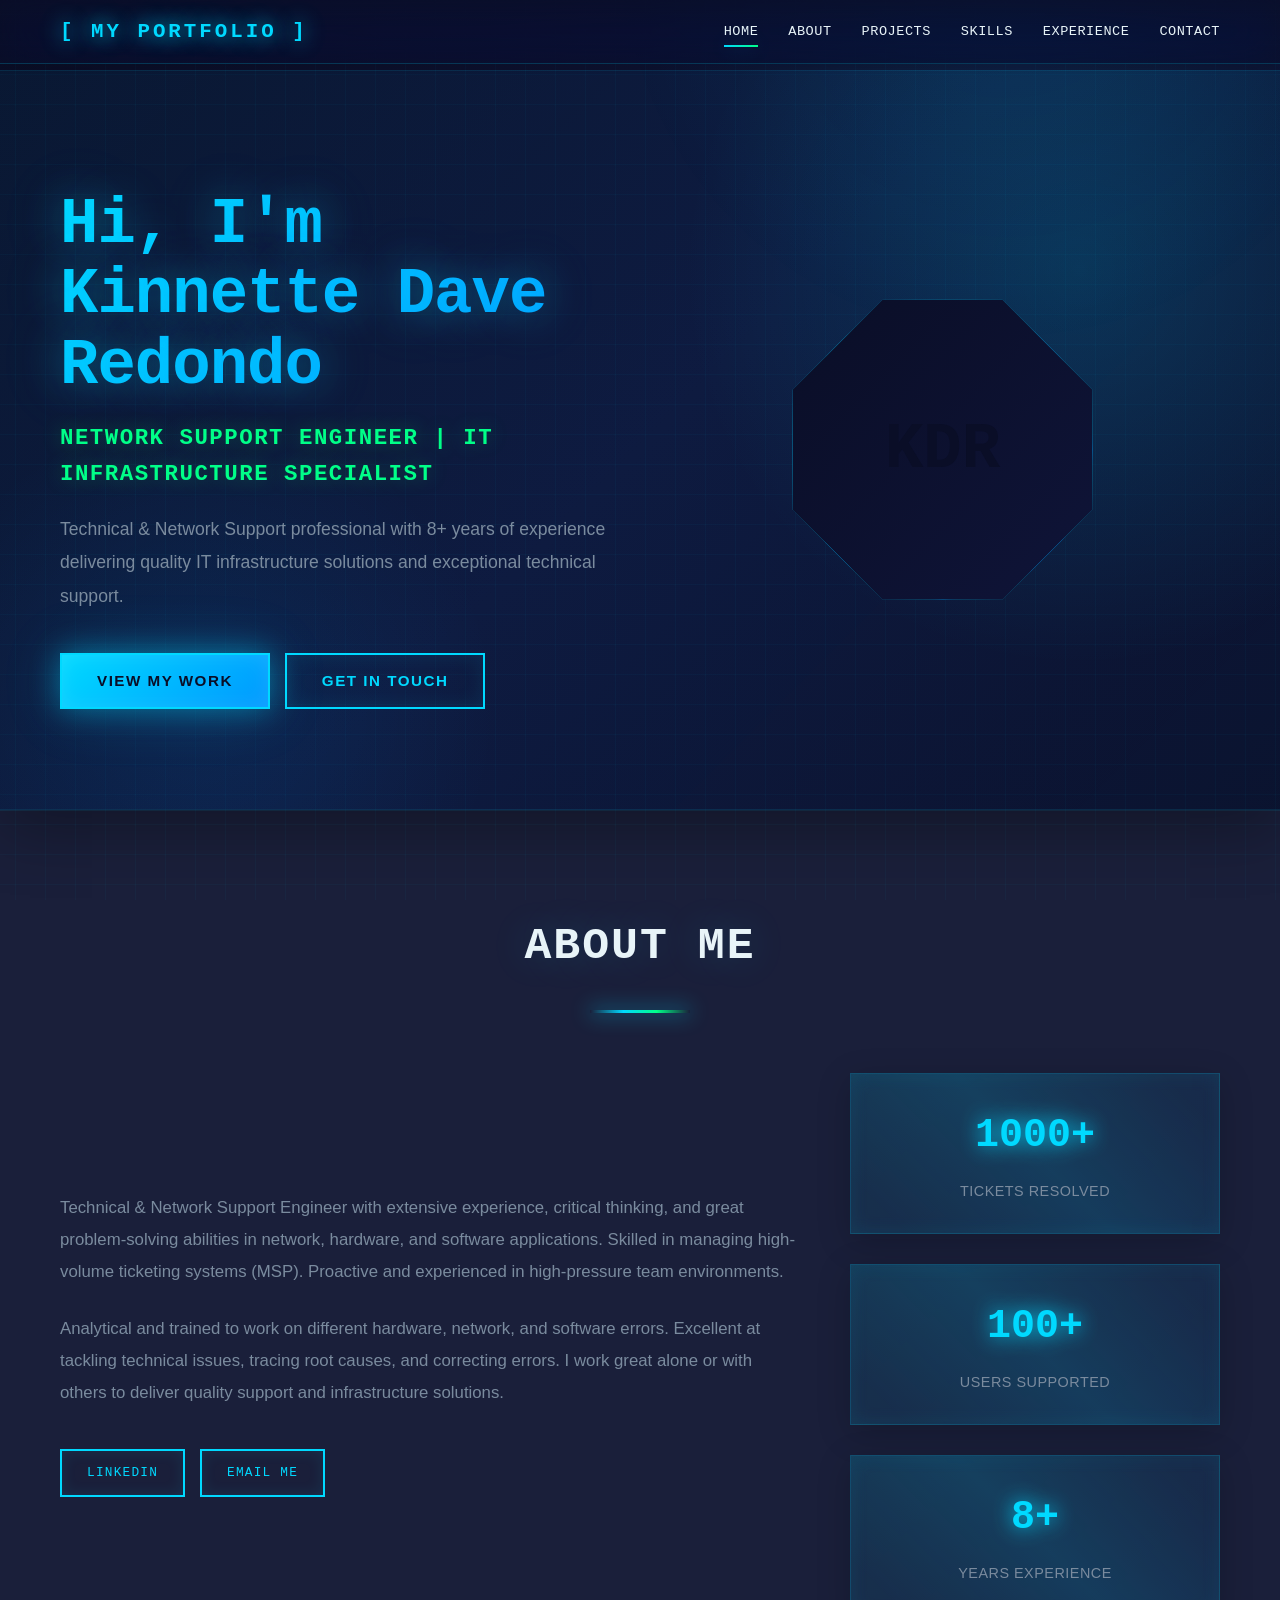
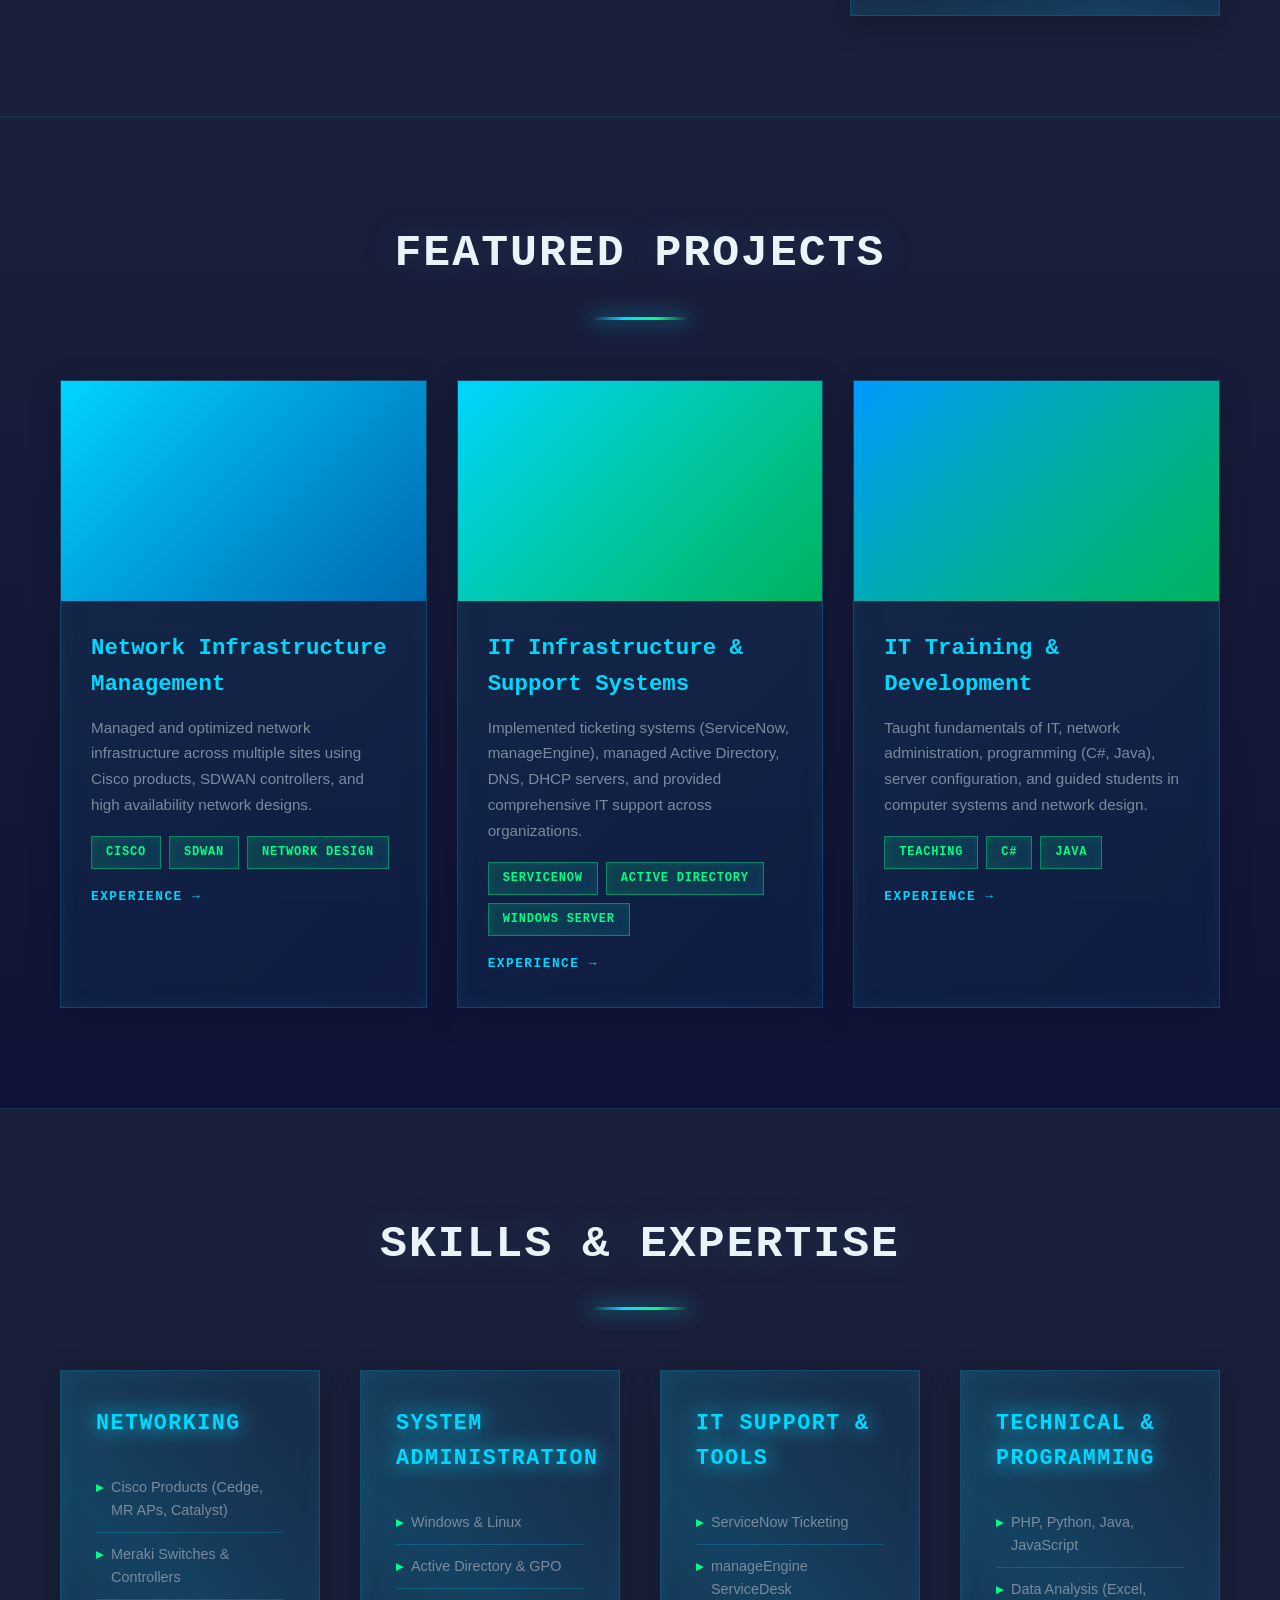
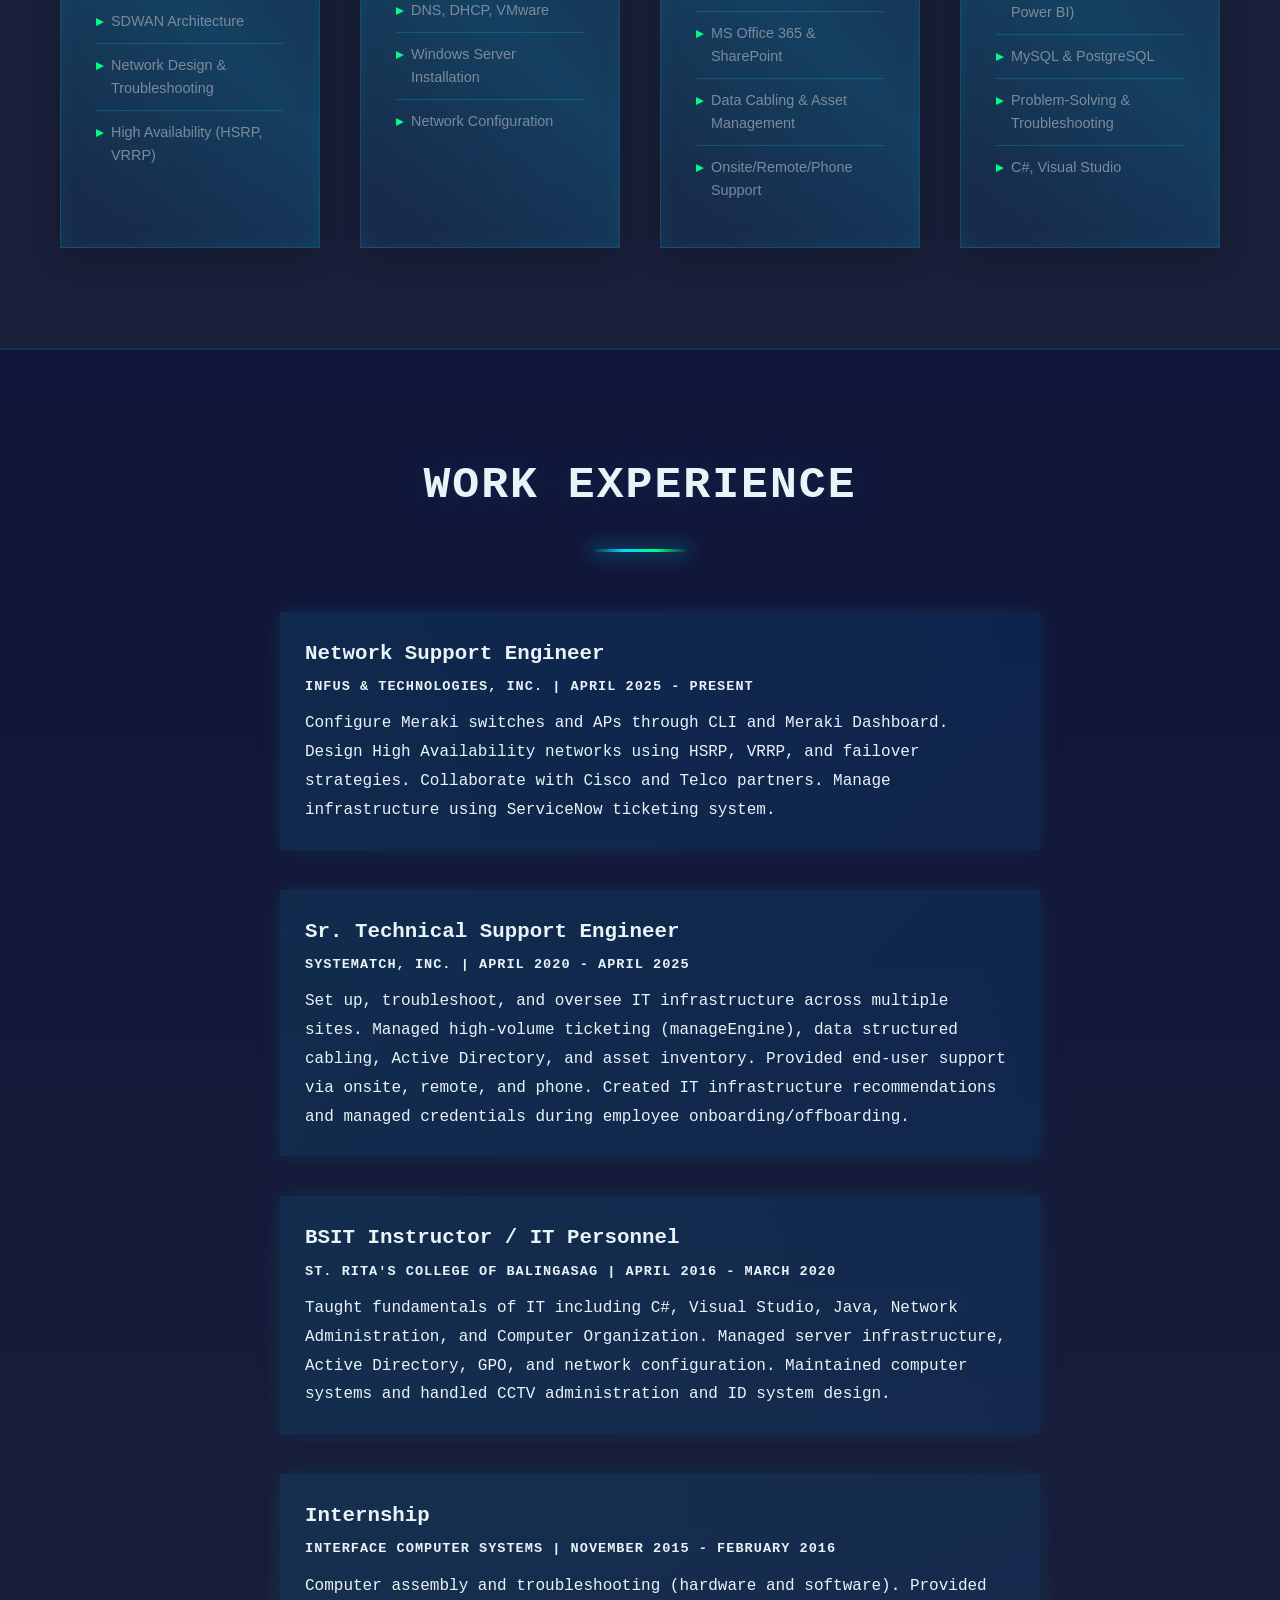
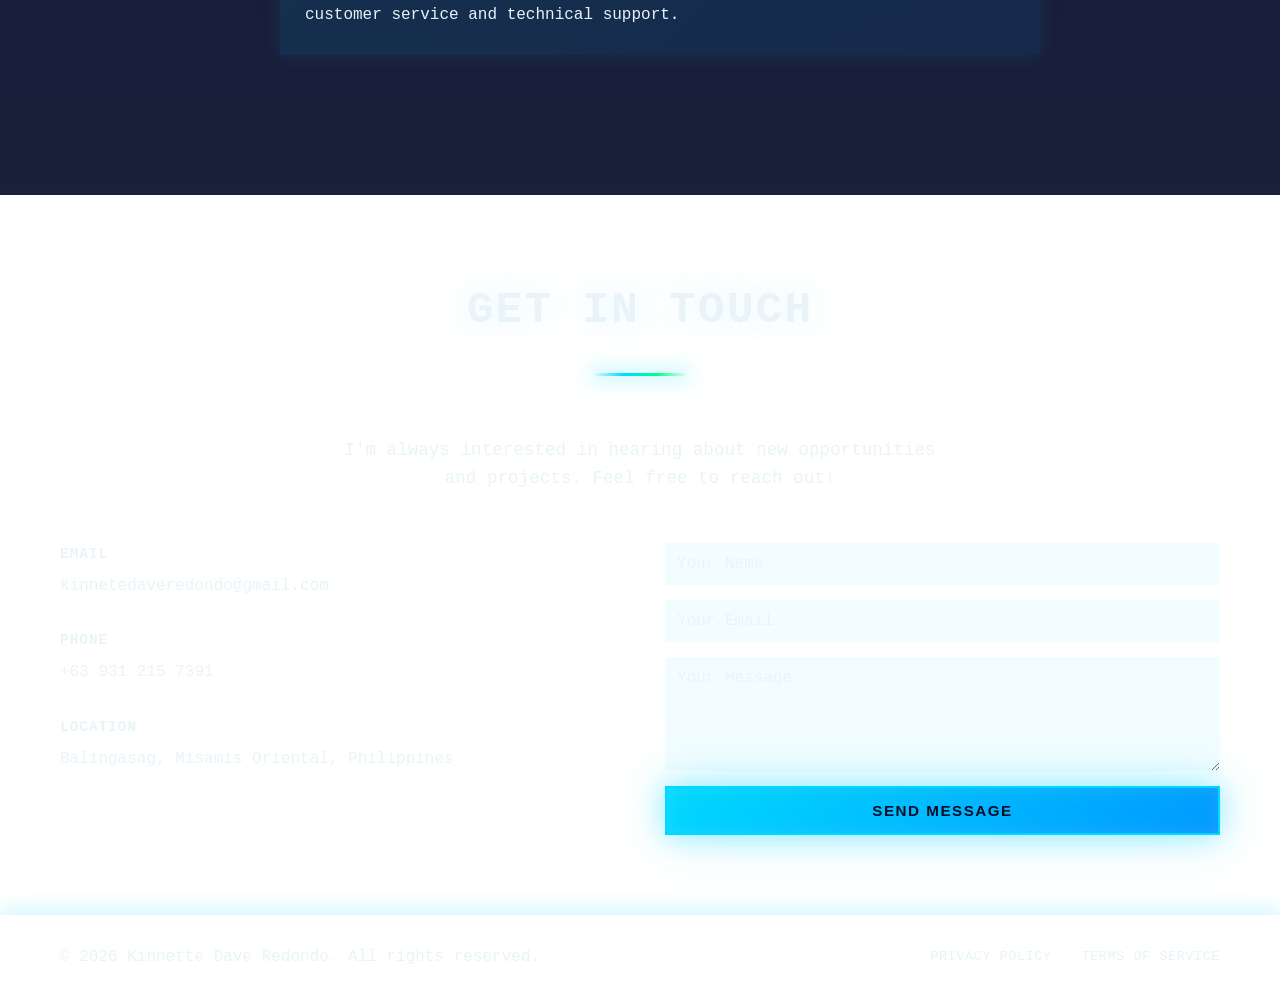
==== commit dc57e689: "merging changes" ====
--- a/index.html
+++ b/index.html
@@ -10,7 +10,7 @@
     <!-- Navigation -->
     <nav class="navbar">
         <div class="container">
-            <div class="nav-brand">[ KINNETTE.IO ]</div>
+            <div class="nav-brand">[ My Portfolio ]</div>
             <ul class="nav-menu">
                 <li><a href="#home" class="nav-link active">Home</a></li>
                 <li><a href="#about" class="nav-link">About</a></li>
--- a/style.css
+++ b/style.css
@@ -1,1109 +1,1109 @@
-/* ============================================
-   General Styles
-   ============================================ */
-* {
-    margin: 0;
-    padding: 0;
-    box-sizing: border-box;
-}
-
-:root {
-    --primary-glow: #00d9ff;
-    --secondary-glow: #0099ff;
-    --accent-glow: #00ff88;
-    --danger-glow: #ff006e;
-    --bg-darkest: #0a0e27;
-    --bg-dark: #0f1438;
-    --bg-darker: #1a1f3a;
-    --glass-light: rgba(255, 255, 255, 0.05);
-    --glass-medium: rgba(0, 212, 255, 0.1);
-    --text-bright: #e8f4f8;
-    --text-dim: #7a8b9e;
-    --border-glow: rgba(0, 212, 255, 0.3);
-    --transition: all 0.35s cubic-bezier(0.4, 0.0, 0.2, 1);
-    --glow-sm: 0 0 20px rgba(0, 212, 255, 0.3), 0 0 40px rgba(0, 212, 255, 0.1);
-    --glow-md: 0 0 30px rgba(0, 212, 255, 0.4), 0 0 60px rgba(0, 212, 255, 0.2);
-    --glow-lg: 0 0 50px rgba(0, 212, 255, 0.5), 0 0 100px rgba(0, 212, 255, 0.25);
-}
-
-html {
-    scroll-behavior: smooth;
-}
-
-body {
-    font-family: 'Inter', 'Courier New', sans-serif;
-    color: var(--text-bright);
-    background: linear-gradient(135deg, var(--bg-darkest) 0%, var(--bg-dark) 50%, var(--bg-darkest) 100%);
-    background-attachment: fixed;
-    line-height: 1.6;
-    position: relative;
-    overflow-x: hidden;
-}
-
-body::before {
-    content: '';
-    position: fixed;
-    top: 0;
-    left: 0;
-    width: 100%;
-    height: 100%;
-    background-image: 
-        linear-gradient(0deg, transparent 24%, rgba(0, 212, 255, 0.03) 25%, rgba(0, 212, 255, 0.03) 26%, transparent 27%, transparent 74%, rgba(0, 212, 255, 0.03) 75%, rgba(0, 212, 255, 0.03) 76%, transparent 77%, transparent),
-        linear-gradient(90deg, transparent 24%, rgba(0, 212, 255, 0.03) 25%, rgba(0, 212, 255, 0.03) 26%, transparent 27%, transparent 74%, rgba(0, 212, 255, 0.03) 75%, rgba(0, 212, 255, 0.03) 76%, transparent 77%, transparent);
-    background-size: 60px 60px;
-    pointer-events: none;
-    z-index: 1;
-}
-
-body::after {
-    content: '';
-    position: fixed;
-    top: -50%;
-    right: -10%;
-    width: 800px;
-    height: 800px;
-    background: radial-gradient(circle, rgba(0, 212, 255, 0.08) 0%, transparent 70%);
-    border-radius: 50%;
-    animation: drift 20s ease-in-out infinite;
-    pointer-events: none;
-    z-index: 0;
-}
-
-@keyframes drift {
-    0%, 100% { transform: translateY(0px) translateX(0px); }
-    50% { transform: translateY(-40px) translateX(-30px); }
-}
-
-.container {
-    max-width: 1200px;
-    margin: 0 auto;
-    padding: 0 20px;
-    position: relative;
-    z-index: 2;
-}
-
-/* ============================================
-   Glassmorphism Utilities
-   ============================================ */
-.glass {
-    background: linear-gradient(135deg, var(--glass-light) 0%, var(--glass-medium) 100%);
-    backdrop-filter: blur(10px) saturate(180%);
-    -webkit-backdrop-filter: blur(10px) saturate(180%);
-    border: 1px solid var(--border-glow);
-}
-
-/* ============================================
-   Navigation
-   ============================================ */
-.navbar {
-    position: fixed;
-    top: 0;
-    width: 100%;
-    background: linear-gradient(180deg, rgba(10, 14, 39, 0.8) 0%, rgba(10, 14, 39, 0.6) 100%);
-    backdrop-filter: blur(20px) saturate(180%);
-    -webkit-backdrop-filter: blur(20px) saturate(180%);
-    border-bottom: 1px solid rgba(0, 212, 255, 0.2);
-    box-shadow: 0 8px 32px rgba(0, 212, 255, 0.15);
-    z-index: 1000;
-}
-
-.navbar .container {
-    display: flex;
-    justify-content: space-between;
-    align-items: center;
-    padding: 15px 20px;
-}
-
-.nav-brand {
-    font-size: 1.3rem;
-    font-weight: 700;
-    color: var(--primary-glow);
-    text-shadow: 0 0 20px var(--primary-glow), 0 0 40px rgba(0, 212, 255, 0.3);
-    letter-spacing: 3px;
-    font-family: 'Courier New', monospace;
-    text-transform: uppercase;
-}
-
-.nav-menu {
-    display: flex;
-    list-style: none;
-    gap: 30px;
-}
-
-.nav-link {
-    text-decoration: none;
-    color: var(--text-bright);
-    font-weight: 500;
-    transition: var(--transition);
-    position: relative;
-    font-size: 0.85rem;
-    letter-spacing: 0.5px;
-    text-transform: uppercase;
-}
-
-.nav-link::after {
-    content: '';
-    position: absolute;
-    bottom: -8px;
-    left: 0;
-    width: 0;
-    height: 2px;
-    background: linear-gradient(90deg, var(--primary-glow), var(--accent-glow));
-    box-shadow: var(--glow-sm);
-    transition: var(--transition);
-}
-
-.nav-link:hover {
-    color: var(--primary-glow);
-    text-shadow: 0 0 15px var(--primary-glow);
-}
-
-.nav-link:hover::after,
-.nav-link.active::after {
-    width: 100%;
-}
-
-.hamburger {
-    display: none;
-    flex-direction: column;
-    cursor: pointer;
-}
-
-.hamburger span {
-    width: 25px;
-    height: 3px;
-    background: var(--text-dark);
-    margin: 5px 0;
-    transition: var(--transition);
-}
-
-/* ============================================
-   Hero Section
-   ============================================ */
-.hero {
-    margin-top: 70px;
-    padding: 120px 0 100px;
-    background: linear-gradient(135deg, rgba(0, 212, 255, 0.05) 0%, rgba(0, 153, 255, 0.03) 100%);
-    border-bottom: 1px solid rgba(0, 212, 255, 0.1);
-    box-shadow: inset 0 1px 0 rgba(0, 212, 255, 0.1), 0 20px 60px rgba(0, 0, 0, 0.3);
-    min-height: 700px;
-    display: flex;
-    align-items: center;
-    position: relative;
-    overflow: hidden;
-}
-
-.hero::before {
-    content: '';
-    position: absolute;
-    top: -200px;
-    right: -200px;
-    width: 800px;
-    height: 800px;
-    background: radial-gradient(circle, rgba(0, 212, 255, 0.15) 0%, transparent 70%);
-    border-radius: 50%;
-    animation: float 8s ease-in-out infinite;
-}
-
-.hero::after {
-    content: '';
-    position: absolute;
-    bottom: -200px;
-    left: -100px;
-    width: 600px;
-    height: 600px;
-    background: radial-gradient(circle, rgba(0, 153, 255, 0.1) 0%, transparent 70%);
-    border-radius: 50%;
-    animation: float 10s ease-in-out infinite reverse;
-}
-
-@keyframes float {
-    0%, 100% { transform: translateY(0px) translateX(0px); }
-    50% { transform: translateY(-30px) translateX(-30px); }
-}
-
-.hero-content {
-    display: grid;
-    grid-template-columns: 1fr 1fr;
-    gap: 50px;
-    align-items: center;
-}
-
-.hero-text {
-    animation: fadeInLeft 0.8s ease;
-}
-
-.hero-title {
-    font-size: 4rem;
-    font-weight: 900;
-    margin-bottom: 20px;
-    color: var(--text-bright);
-    line-height: 1.1;
-    text-shadow: 0 0 40px rgba(0, 212, 255, 0.4), 0 0 80px rgba(0, 212, 255, 0.2);
-    font-family: 'Inter', 'Courier New', monospace;
-    letter-spacing: -1px;
-    background: linear-gradient(135deg, var(--primary-glow) 0%, var(--secondary-glow) 100%);
-    -webkit-background-clip: text;
-    -webkit-text-fill-color: transparent;
-    background-clip: text;
-}
-
-.hero-subtitle {
-    font-size: 1.4rem;
-    color: var(--accent-glow);
-    margin-bottom: 20px;
-    font-weight: 600;
-    letter-spacing: 1.5px;
-    text-transform: uppercase;
-    text-shadow: 0 0 20px rgba(0, 255, 136, 0.3);
-}
-
-.hero-description {
-    font-size: 1.1rem;
-    color: var(--text-dim);
-    margin-bottom: 40px;
-    line-height: 1.9;
-    font-family: 'Inter', sans-serif;
-    max-width: 600px;
-}
-
-.hero-buttons {
-    display: flex;
-    gap: 15px;
-    flex-wrap: wrap;
-}
-
-.btn {
-    padding: 14px 35px;
-    border: 2px solid transparent;
-    border-radius: 0px;
-    font-size: 0.95rem;
-    font-weight: 700;
-    cursor: pointer;
-    text-decoration: none;
-    display: inline-block;
-    transition: var(--transition);
-    text-transform: uppercase;
-    letter-spacing: 1.5px;
-    font-family: 'Inter', sans-serif;
-    position: relative;
-    overflow: hidden;
-}
-
-.btn::before {
-    content: '';
-    position: absolute;
-    top: 0;
-    left: -100%;
-    width: 100%;
-    height: 100%;
-    background: linear-gradient(90deg, transparent, rgba(255, 255, 255, 0.2), transparent);
-    transition: left 0.5s;
-}
-
-.btn:hover::before {
-    left: 100%;
-}
-
-.btn-primary {
-    background: linear-gradient(135deg, var(--primary-glow) 0%, var(--secondary-glow) 100%);
-    color: var(--bg-darkest);
-    border: 2px solid var(--primary-glow);
-    box-shadow: var(--glow-md), inset 0 0 20px rgba(255, 255, 255, 0.1);
-}
-
-.btn-primary:hover {
-    transform: translateY(-3px);
-    box-shadow: var(--glow-lg), inset 0 0 30px rgba(255, 255, 255, 0.2);
-}
-
-.btn-secondary {
-    background: transparent;
-    color: var(--primary-glow);
-    border: 2px solid var(--primary-glow);
-    box-shadow: inset 0 0 20px rgba(0, 212, 255, 0.1);
-}
-
-.btn-secondary:hover {
-    background: linear-gradient(135deg, rgba(0, 212, 255, 0.2) 0%, rgba(0, 153, 255, 0.1) 100%);
-    box-shadow: var(--glow-md), inset 0 0 30px rgba(0, 212, 255, 0.2);
-    transform: translateY(-3px);
-}
-
-.avatar-placeholder {
-    text-align: center;
-    animation: fadeInRight 0.8s ease;
-    position: relative;
-    z-index: 3;
-}
-
-.avatar-placeholder div {
-    width: 320px;
-    height: 320px;
-    margin: 0 auto;
-    position: relative;
-    display: flex;
-    align-items: center;
-    justify-content: center;
-    background: conic-gradient(from 0deg, var(--primary-glow), var(--secondary-glow), var(--accent-glow), var(--primary-glow));
-    padding: 3px;
-    clip-path: polygon(30% 0%, 70% 0%, 100% 30%, 100% 70%, 70% 100%, 30% 100%, 0% 70%, 0% 30%);
-}
-
-.avatar-placeholder div::before {
-    content: '';
-    position: absolute;
-    inset: 0;
-    background: linear-gradient(135deg, var(--bg-darkest) 0%, var(--bg-dark) 100%);
-    clip-path: polygon(30% 0%, 70% 0%, 100% 30%, 100% 70%, 70% 100%, 30% 100%, 0% 70%, 0% 30%);
-    z-index: -1;
-}
-
-.avatar-placeholder div {
-    box-shadow: 
-        0 0 30px var(--primary-glow),
-        0 0 60px rgba(0, 212, 255, 0.3),
-        inset 0 0 30px rgba(0, 212, 255, 0.15);
-    animation: hexPulse 3s ease-in-out infinite;
-}
-
-@keyframes hexPulse {
-    0%, 100% {
-        box-shadow: 
-            0 0 30px var(--primary-glow),
-            0 0 60px rgba(0, 212, 255, 0.3),
-            inset 0 0 30px rgba(0, 212, 255, 0.15);
-    }
-    50% {
-        box-shadow: 
-            0 0 40px var(--primary-glow),
-            0 0 80px rgba(0, 212, 255, 0.5),
-            inset 0 0 40px rgba(0, 212, 255, 0.25);
-    }
-}
-
-.avatar-placeholder img {
-    width: 100%;
-    height: 100%;
-    object-fit: cover;
-}
-
-/* ============================================
-   About Section
-   ============================================ */
-.about {
-    padding: 100px 0;
-    background: var(--bg-darker);
-    border-top: 1px solid rgba(0, 212, 255, 0.1);
-    border-bottom: 1px solid rgba(0, 212, 255, 0.1);
-}
-
-.section-title {
-    font-size: 2.8rem;
-    text-align: center;
-    margin-bottom: 60px;
-    position: relative;
-    padding-bottom: 30px;
-    color: var(--text-bright);
-    text-shadow: 0 0 40px rgba(0, 212, 255, 0.2);
-    font-family: 'Inter', monospace;
-    letter-spacing: 2px;
-    text-transform: uppercase;
-    font-weight: 800;
-}
-
-.section-title::after {
-    content: '';
-    position: absolute;
-    bottom: 0;
-    left: 50%;
-    transform: translateX(-50%);
-    width: 100px;
-    height: 3px;
-    background: linear-gradient(90deg, transparent, var(--primary-glow), var(--accent-glow), transparent);
-    box-shadow: 0 0 20px var(--primary-glow);
-}
-
-.about-content {
-    display: grid;
-    grid-template-columns: 2fr 1fr;
-    gap: 50px;
-    align-items: center;
-}
-
-.about-text p {
-    font-size: 1.05rem;
-    color: var(--text-dim);
-    margin-bottom: 25px;
-    line-height: 1.9;
-    font-family: 'Inter', sans-serif;
-}
-
-.social-links {
-    display: flex;
-    gap: 15px;
-    margin-top: 40px;
-}
-
-.social-link {
-    padding: 12px 25px;
-    border: 2px solid var(--primary-glow);
-    color: var(--primary-glow);
-    text-decoration: none;
-    border-radius: 0px;
-    transition: var(--transition);
-    text-transform: uppercase;
-    font-size: 0.8rem;
-    letter-spacing: 1.2px;
-    box-shadow: inset 0 0 15px rgba(0, 212, 255, 0.1);
-    position: relative;
-    overflow: hidden;
-}
-
-.social-link::before {
-    content: '';
-    position: absolute;
-    top: 0;
-    left: -100%;
-    width: 100%;
-    height: 100%;
-    background: linear-gradient(90deg, transparent, rgba(0, 212, 255, 0.3), transparent);
-    transition: left 0.6s;
-}
-
-.social-link:hover::before {
-    left: 100%;
-}
-
-.social-link:hover {
-    background: linear-gradient(135deg, rgba(0, 212, 255, 0.15) 0%, rgba(0, 153, 255, 0.1) 100%);
-    box-shadow: var(--glow-sm), inset 0 0 20px rgba(0, 212, 255, 0.2);
-    transform: translateY(-2px);
-}
-
-.about-stats {
-    display: flex;
-    flex-direction: column;
-    gap: 30px;
-}
-
-.stat {
-    text-align: center;
-    padding: 30px;
-    background: linear-gradient(135deg, rgba(0, 212, 255, 0.1) 0%, rgba(0, 153, 255, 0.08) 100%);
-    border: 1px solid rgba(0, 212, 255, 0.2);
-    border-radius: 0px;
-    transition: var(--transition);
-    box-shadow: inset 0 0 20px rgba(0, 212, 255, 0.08), 0 8px 32px rgba(0, 0, 0, 0.2);
-    backdrop-filter: blur(8px);
-    -webkit-backdrop-filter: blur(8px);
-    position: relative;
-    overflow: hidden;
-}
-
-.stat::before {
-    content: '';
-    position: absolute;
-    top: -50%;
-    right: -50%;
-    width: 200%;
-    height: 200%;
-    background: linear-gradient(45deg, transparent 30%, rgba(0, 212, 255, 0.1) 50%, transparent 70%);
-    animation: shimmer 3s infinite;
-}
-
-@keyframes shimmer {
-    0% { transform: translateX(-100%) translateY(-100%); }
-    100% { transform: translateX(100%) translateY(100%); }
-}
-
-.stat:hover {
-    background: linear-gradient(135deg, rgba(0, 212, 255, 0.2) 0%, rgba(0, 153, 255, 0.15) 100%);
-    transform: translateY(-8px);
-    box-shadow: var(--glow-md), inset 0 0 30px rgba(0, 212, 255, 0.15);
-}
-
-.stat h3 {
-    font-size: 2.5rem;
-    color: var(--primary-glow);
-    margin-bottom: 12px;
-    text-shadow: 0 0 20px var(--primary-glow);
-    font-family: 'Inter', monospace;
-    font-weight: 800;
-    position: relative;
-    z-index: 2;
-}
-
-.stat p {
-    color: var(--text-dim);
-    font-size: 0.9rem;
-    font-family: 'Inter', sans-serif;
-    text-transform: uppercase;
-    letter-spacing: 0.5px;
-    position: relative;
-    z-index: 2;
-}
-
-/* ============================================
-   Projects Section
-   ============================================ */
-.projects {
-    padding: 100px 0;
-    background: linear-gradient(180deg, var(--bg-darker) 0%, var(--bg-dark) 100%);
-    border-top: 1px solid rgba(0, 212, 255, 0.1);
-}
-
-.projects-grid {
-    display: grid;
-    grid-template-columns: repeat(auto-fit, minmax(300px, 1fr));
-    gap: 30px;
-}
-
-.project-card {
-    background: linear-gradient(135deg, rgba(0, 212, 255, 0.08) 0%, rgba(0, 153, 255, 0.05) 100%);
-    border-radius: 0px;
-    overflow: hidden;
-    border: 1px solid rgba(0, 212, 255, 0.2);
-    box-shadow: 0 8px 32px rgba(0, 0, 0, 0.2), inset 0 0 20px rgba(0, 212, 255, 0.08);
-    transition: var(--transition);
-    position: relative;
-    backdrop-filter: blur(10px);
-    -webkit-backdrop-filter: blur(10px);
-}
-
-.project-card::before {
-    content: '';
-    position: absolute;
-    top: 0;
-    left: -100%;
-    width: 100%;
-    height: 100%;
-    background: linear-gradient(90deg, transparent, rgba(0, 212, 255, 0.25), transparent);
-    transition: left 0.6s ease;
-    z-index: 2;
-}
-
-.project-card:hover {
-    transform: translateY(-12px) translateX(-2px);
-    box-shadow: var(--glow-lg), inset 0 0 30px rgba(0, 212, 255, 0.15);
-    border-color: rgba(0, 212, 255, 0.4);
-}
-
-.project-card:hover::before {
-    left: 100%;
-}
-
-.project-image {
-    width: 100%;
-    height: 220px;
-    background: linear-gradient(135deg, rgba(0, 212, 255, 0.1) 0%, rgba(0, 153, 255, 0.05) 100%);
-    position: relative;
-    overflow: hidden;
-}
-
-.project-image::after {
-    content: '';
-    position: absolute;
-    top: 0;
-    left: 0;
-    right: 0;
-    bottom: 0;
-    background: linear-gradient(135deg, transparent 0%, rgba(0, 0, 0, 0.3) 100%);
-}
-
-.project-content {
-    padding: 30px;
-    position: relative;
-    z-index: 3;
-}
-
-.project-content h3 {
-    font-size: 1.4rem;
-    margin-bottom: 12px;
-    color: var(--primary-glow);
-    font-family: 'Inter', monospace;
-    font-weight: 700;
-}
-
-.project-content p {
-    color: var(--text-dim);
-    margin-bottom: 18px;
-    font-size: 0.95rem;
-    font-family: 'Inter', sans-serif;
-    line-height: 1.7;
-}
-
-.project-tags {
-    display: flex;
-    flex-wrap: wrap;
-    gap: 8px;
-    margin-bottom: 15px;
-}
-
-.tag {
-    display: inline-block;
-    padding: 6px 14px;
-    background: linear-gradient(135deg, rgba(0, 255, 136, 0.15) 0%, rgba(0, 212, 255, 0.1) 100%);
-    color: var(--accent-glow);
-    border: 1px solid rgba(0, 255, 136, 0.4);
-    border-radius: 0px;
-    font-size: 0.75rem;
-    font-weight: 600;
-    text-transform: uppercase;
-    letter-spacing: 0.8px;
-    box-shadow: inset 0 0 10px rgba(0, 255, 136, 0.1);
-    transition: var(--transition);
-    font-family: 'Inter', monospace;
-}
-
-.tag:hover {
-    background: linear-gradient(135deg, rgba(0, 255, 136, 0.25) 0%, rgba(0, 212, 255, 0.15) 100%);
-    box-shadow: 0 0 15px rgba(0, 255, 136, 0.3), inset 0 0 15px rgba(0, 255, 136, 0.15);
-}
-
-.project-link {
-    color: var(--primary-glow);
-    text-decoration: none;
-    font-weight: 700;
-    transition: var(--transition);
-    text-transform: uppercase;
-    font-size: 0.8rem;
-    letter-spacing: 1.5px;
-    display: inline-block;
-    position: relative;
-    font-family: 'Inter', monospace;
-}
-
-.project-link::after {
-    content: '';
-    position: absolute;
-    bottom: -2px;
-    left: 0;
-    width: 0;
-    height: 2px;
-    background: linear-gradient(90deg, var(--primary-glow), var(--accent-glow));
-    transition: width 0.4s ease;
-}
-
-.project-link:hover {
-    color: var(--accent-glow);
-    text-shadow: 0 0 15px rgba(0, 255, 136, 0.5);
-}
-
-.project-link:hover::after {
-    width: 100%;
-}
-
-/* ============================================
-   Skills Section
-   ============================================ */
-.skills {
-    padding: 100px 0;
-    background: var(--bg-darker);
-    border-top: 1px solid rgba(0, 212, 255, 0.1);
-    border-bottom: 1px solid rgba(0, 212, 255, 0.1);
-}
-
-.skills-grid {
-    display: grid;
-    grid-template-columns: repeat(auto-fit, minmax(250px, 1fr));
-    gap: 40px;
-}
-
-.skill-category {
-    padding: 35px;
-    background: linear-gradient(135deg, rgba(0, 212, 255, 0.1) 0%, rgba(0, 153, 255, 0.08) 100%);
-    border: 1px solid rgba(0, 212, 255, 0.2);
-    border-radius: 0px;
-    transition: var(--transition);
-    box-shadow: 0 8px 32px rgba(0, 0, 0, 0.2), inset 0 0 20px rgba(0, 212, 255, 0.08);
-    backdrop-filter: blur(10px);
-    -webkit-backdrop-filter: blur(10px);
-    position: relative;
-    overflow: hidden;
-}
-
-.skill-category::before {
-    content: '';
-    position: absolute;
-    top: -50%;
-    right: -50%;
-    width: 200%;
-    height: 200%;
-    background: linear-gradient(45deg, transparent 30%, rgba(0, 212, 255, 0.12) 50%, transparent 70%);
-    animation: scan 4s infinite;
-    z-index: 1;
-}
-
-@keyframes scan {
-    0% { transform: translateX(-100%) translateY(-100%); }
-    100% { transform: translateX(100%) translateY(100%); }
-}
-
-.skill-category:hover {
-    background: linear-gradient(135deg, rgba(0, 212, 255, 0.18) 0%, rgba(0, 153, 255, 0.12) 100%);
-    transform: translateY(-8px);
-    box-shadow: var(--glow-md), inset 0 0 30px rgba(0, 212, 255, 0.15);
-    border-color: rgba(0, 212, 255, 0.35);
-}
-
-.skill-category h3 {
-    color: var(--primary-glow);
-    margin-bottom: 25px;
-    font-size: 1.35rem;
-    text-shadow: 0 0 20px var(--primary-glow);
-    font-family: 'Inter', monospace;
-    text-transform: uppercase;
-    letter-spacing: 1.5px;
-    position: relative;
-    z-index: 2;
-    font-weight: 700;
-}
-
-.skill-category ul {
-    list-style: none;
-    position: relative;
-    z-index: 2;
-}
-
-.skill-category li {
-    padding: 10px 0;
-    color: var(--text-dim);
-    border-bottom: 1px solid rgba(0, 212, 255, 0.2);
-    font-family: 'Inter', sans-serif;
-    font-size: 0.9rem;
-    transition: var(--transition);
-    position: relative;
-    padding-left: 15px;
-}
-
-.skill-category li::before {
-    content: '▸';
-    position: absolute;
-    left: 0;
-    color: var(--accent-glow);
-    font-weight: bold;
-}
-
-.skill-category li:hover {
-    color: var(--accent-glow);
-    padding-left: 20px;
-    text-shadow: 0 0 10px rgba(0, 255, 136, 0.3);
-}
-
-.skill-category li:last-child {
-    border-bottom: none;
-}
-
-/* ============================================
-   Experience Section
-   ============================================ */
-.experience {
-    padding: 100px 0;
-    background: linear-gradient(180deg, var(--bg-dark) 0%, var(--bg-darker) 100%);
-    border-top: 1px solid rgba(0, 212, 255, 0.1);
-}
-
-.experience-timeline {
-    max-width: 800px;
-    margin: 0 auto;
-}
-
-.experience-item {
-    display: flex;
-    gap: 30px;
-    margin-bottom: 40px;
-    position: relative;
-    padding-left: 40px;
-}
-
-.experience-item:not(:last-child)::before {
-    content: '';
-    position: absolute;
-    left: 5px;
-    top: 60px;
-    width: 2px;
-    height: 100%;
-    background: linear-gradient(180deg, var(--primary-color), transparent);
-    box-shadow: 0 0 10px var(--primary-color);
-}
-
-.experience-marker {
-    position: absolute;
-    left: -15px;
-    top: 0;
-    width: 30px;
-    height: 30px;
-    background: var(--primary-color);
-    border-radius: 50%;
-    border: 4px solid var(--tech-dark);
-    box-shadow: 0 0 15px var(--primary-color);
-}
-
-.experience-content {
-    background: linear-gradient(135deg, rgba(0, 212, 255, 0.1) 0%, rgba(0, 153, 255, 0.1) 100%);
-    padding: 25px;
-    border-radius: 0px;
-    border: 2px solid var(--border-color);
-    box-shadow: 0 0 20px rgba(0, 212, 255, 0.1);
-}
-
-.experience-content h3 {
-    font-size: 1.3rem;
-    margin-bottom: 5px;
-    color: var(--primary-color);
-    font-family: 'Courier New', monospace;
-}
-
-.experience-content .company {
-    color: var(--accent-color);
-    font-weight: 600;
-    margin-bottom: 10px;
-    display: block;
-    text-transform: uppercase;
-    font-size: 0.85rem;
-    letter-spacing: 1px;
-    font-family: 'Courier New', monospace;
-}
-
-.experience-content p {
-    color: var(--text-light);
-    line-height: 1.8;
-    font-family: 'Courier New', monospace;
-}
-
-/* ============================================
-   Contact Section
-   ============================================ */
-.contact {
-    padding: 80px 0;
-    background: var(--bg-white);
-    border-top: 2px solid var(--border-color);
-}
-
-.contact-description {
-    text-align: center;
-    font-size: 1.1rem;
-    color: var(--text-light);
-    margin-bottom: 50px;
-    max-width: 600px;
-    margin-left: auto;
-    margin-right: auto;
-}
-
-.contact-content {
-    display: grid;
-    grid-template-columns: 1fr 1fr;
-    gap: 50px;
-}
-
-.contact-info {
-    display: flex;
-    flex-direction: column;
-    gap: 30px;
-}
-
-.contact-item h4 {
-    color: var(--primary-color);
-    margin-bottom: 8px;
-    text-transform: uppercase;
-    font-size: 0.9rem;
-    letter-spacing: 1px;
-    font-family: 'Courier New', monospace;
-}
-
-.contact-item a {
-    color: var(--text-light);
-    text-decoration: none;
-    transition: var(--transition);
-    font-family: 'Courier New', monospace;
-}
-
-.contact-item a:hover {
-    color: var(--accent-color);
-    text-shadow: 0 0 10px rgba(0, 255, 136, 0.5);
-}
-
-.contact-form {
-    display: flex;
-    flex-direction: column;
-    gap: 15px;
-}
-
-.contact-form input,
-.contact-form textarea {
-    padding: 12px;
-    border: 2px solid var(--border-color);
-    border-radius: 0px;
-    font-family: 'Courier New', monospace;
-    font-size: 1rem;
-    transition: var(--transition);
-    background: rgba(0, 212, 255, 0.05);
-    color: var(--text-dark);
-}
-
-.contact-form input::placeholder,
-.contact-form textarea::placeholder {
-    color: var(--text-light);
-}
-
-.contact-form input:focus,
-.contact-form textarea:focus {
-    outline: none;
-    border-color: var(--accent-color);
-    box-shadow: 0 0 20px rgba(0, 212, 255, 0.3), inset 0 0 10px rgba(0, 212, 255, 0.1);
-    background: rgba(0, 212, 255, 0.1);
-}
-
-/* ============================================
-   Footer
-   ============================================ */
-.footer {
-    background: linear-gradient(180deg, var(--tech-dark) 0%, var(--tech-darker) 100%);
-    color: var(--text-dark);
-    padding: 30px 0;
-    text-align: center;
-    border-top: 2px solid var(--border-color);
-    box-shadow: 0 -5px 20px rgba(0, 212, 255, 0.2);
-}
-
-.footer .container {
-    display: flex;
-    justify-content: space-between;
-    align-items: center;
-    flex-wrap: wrap;
-    gap: 20px;
-}
-
-.footer-links {
-    display: flex;
-    gap: 30px;
-}
-
-.footer-links a {
-    color: var(--text-dark);
-    text-decoration: none;
-    transition: var(--transition);
-    text-transform: uppercase;
-    font-size: 0.85rem;
-    letter-spacing: 0.5px;
-    font-family: 'Courier New', monospace;
-}
-
-.footer-links a:hover {
-    color: var(--accent-color);
-    text-shadow: 0 0 10px rgba(0, 255, 136, 0.5);
-}
-
-/* ============================================
-   Animations
-   ============================================ */
-@keyframes fadeInLeft {
-    from {
-        opacity: 0;
-        transform: translateX(-30px);
-    }
-    to {
-        opacity: 1;
-        transform: translateX(0);
-    }
-}
-
-@keyframes fadeInRight {
-    from {
-        opacity: 0;
-        transform: translateX(30px);
-    }
-    to {
-        opacity: 1;
-        transform: translateX(0);
-    }
-}
-
-/* ============================================
-   Responsive Design
-   ============================================ */
-@media (max-width: 768px) {
-    .nav-menu {
-        display: none;
-    }
-
-    .hamburger {
-        display: flex;
-    }
-
-    .hero-content {
-        grid-template-columns: 1fr;
-        text-align: center;
-    }
-
-    .hero-title {
-        font-size: 2rem;
-    }
-
-    .hero-subtitle {
-        font-size: 1.2rem;
-    }
-
-    .hero-buttons {
-        justify-content: center;
-    }
-
-    .about-content {
-        grid-template-columns: 1fr;
-    }
-
-    .contact-content {
-        grid-template-columns: 1fr;
-    }
-
-    .footer .container {
-        flex-direction: column;
-    }
-
-    .nav-link {
-        font-size: 0.9rem;
-    }
-
-    .section-title {
-        font-size: 2rem;
-    }
-
-    .skills-grid {
-        grid-template-columns: 1fr;
-    }
-}
-
-@media (max-width: 480px) {
-    .hero-title {
-        font-size: 1.5rem;
-    }
-
-    .hero-subtitle {
-        font-size: 1rem;
-    }
-
-    .hero-buttons {
-        flex-direction: column;
-    }
-
-    .btn {
-        width: 100%;
-        text-align: center;
-    }
-
-    .projects-grid {
-        grid-template-columns: 1fr;
-    }
-
-    .experience-item {
-        padding-left: 20px;
-    }
-
-    .experience-marker {
-        left: -22px;
-        width: 20px;
-        height: 20px;
-        border-width: 3px;
-    }
-}
+/* ============================================
+   General Styles
+   ============================================ */
+* {
+    margin: 0;
+    padding: 0;
+    box-sizing: border-box;
+}
+
+:root {
+    --primary-glow: #00d9ff;
+    --secondary-glow: #0099ff;
+    --accent-glow: #00ff88;
+    --danger-glow: #ff006e;
+    --bg-darkest: #0a0e27;
+    --bg-dark: #0f1438;
+    --bg-darker: #1a1f3a;
+    --glass-light: rgba(255, 255, 255, 0.05);
+    --glass-medium: rgba(0, 212, 255, 0.1);
+    --text-bright: #e8f4f8;
+    --text-dim: #7a8b9e;
+    --border-glow: rgba(0, 212, 255, 0.3);
+    --transition: all 0.35s cubic-bezier(0.4, 0.0, 0.2, 1);
+    --glow-sm: 0 0 20px rgba(0, 212, 255, 0.3), 0 0 40px rgba(0, 212, 255, 0.1);
+    --glow-md: 0 0 30px rgba(0, 212, 255, 0.4), 0 0 60px rgba(0, 212, 255, 0.2);
+    --glow-lg: 0 0 50px rgba(0, 212, 255, 0.5), 0 0 100px rgba(0, 212, 255, 0.25);
+}
+
+html {
+    scroll-behavior: smooth;
+}
+
+body {
+    font-family: 'Inter', 'Courier New', sans-serif;
+    color: var(--text-bright);
+    background: linear-gradient(135deg, var(--bg-darkest) 0%, var(--bg-dark) 50%, var(--bg-darkest) 100%);
+    background-attachment: fixed;
+    line-height: 1.6;
+    position: relative;
+    overflow-x: hidden;
+}
+
+body::before {
+    content: '';
+    position: fixed;
+    top: 0;
+    left: 0;
+    width: 100%;
+    height: 100%;
+    background-image: 
+        linear-gradient(0deg, transparent 24%, rgba(0, 212, 255, 0.03) 25%, rgba(0, 212, 255, 0.03) 26%, transparent 27%, transparent 74%, rgba(0, 212, 255, 0.03) 75%, rgba(0, 212, 255, 0.03) 76%, transparent 77%, transparent),
+        linear-gradient(90deg, transparent 24%, rgba(0, 212, 255, 0.03) 25%, rgba(0, 212, 255, 0.03) 26%, transparent 27%, transparent 74%, rgba(0, 212, 255, 0.03) 75%, rgba(0, 212, 255, 0.03) 76%, transparent 77%, transparent);
+    background-size: 60px 60px;
+    pointer-events: none;
+    z-index: 1;
+}
+
+body::after {
+    content: '';
+    position: fixed;
+    top: -50%;
+    right: -10%;
+    width: 800px;
+    height: 800px;
+    background: radial-gradient(circle, rgba(0, 212, 255, 0.08) 0%, transparent 70%);
+    border-radius: 50%;
+    animation: drift 20s ease-in-out infinite;
+    pointer-events: none;
+    z-index: 0;
+}
+
+@keyframes drift {
+    0%, 100% { transform: translateY(0px) translateX(0px); }
+    50% { transform: translateY(-40px) translateX(-30px); }
+}
+
+.container {
+    max-width: 1200px;
+    margin: 0 auto;
+    padding: 0 20px;
+    position: relative;
+    z-index: 2;
+}
+
+/* ============================================
+   Glassmorphism Utilities
+   ============================================ */
+.glass {
+    background: linear-gradient(135deg, var(--glass-light) 0%, var(--glass-medium) 100%);
+    backdrop-filter: blur(10px) saturate(180%);
+    -webkit-backdrop-filter: blur(10px) saturate(180%);
+    border: 1px solid var(--border-glow);
+}
+
+/* ============================================
+   Navigation
+   ============================================ */
+.navbar {
+    position: fixed;
+    top: 0;
+    width: 100%;
+    background: linear-gradient(180deg, rgba(10, 14, 39, 0.8) 0%, rgba(10, 14, 39, 0.6) 100%);
+    backdrop-filter: blur(20px) saturate(180%);
+    -webkit-backdrop-filter: blur(20px) saturate(180%);
+    border-bottom: 1px solid rgba(0, 212, 255, 0.2);
+    box-shadow: 0 8px 32px rgba(0, 212, 255, 0.15);
+    z-index: 1000;
+}
+
+.navbar .container {
+    display: flex;
+    justify-content: space-between;
+    align-items: center;
+    padding: 15px 20px;
+}
+
+.nav-brand {
+    font-size: 1.3rem;
+    font-weight: 700;
+    color: var(--primary-glow);
+    text-shadow: 0 0 20px var(--primary-glow), 0 0 40px rgba(0, 212, 255, 0.3);
+    letter-spacing: 3px;
+    font-family: 'Courier New', monospace;
+    text-transform: uppercase;
+}
+
+.nav-menu {
+    display: flex;
+    list-style: none;
+    gap: 30px;
+}
+
+.nav-link {
+    text-decoration: none;
+    color: var(--text-bright);
+    font-weight: 500;
+    transition: var(--transition);
+    position: relative;
+    font-size: 0.85rem;
+    letter-spacing: 0.5px;
+    text-transform: uppercase;
+}
+
+.nav-link::after {
+    content: '';
+    position: absolute;
+    bottom: -8px;
+    left: 0;
+    width: 0;
+    height: 2px;
+    background: linear-gradient(90deg, var(--primary-glow), var(--accent-glow));
+    box-shadow: var(--glow-sm);
+    transition: var(--transition);
+}
+
+.nav-link:hover {
+    color: var(--primary-glow);
+    text-shadow: 0 0 15px var(--primary-glow);
+}
+
+.nav-link:hover::after,
+.nav-link.active::after {
+    width: 100%;
+}
+
+.hamburger {
+    display: none;
+    flex-direction: column;
+    cursor: pointer;
+}
+
+.hamburger span {
+    width: 25px;
+    height: 3px;
+    background: var(--text-dark);
+    margin: 5px 0;
+    transition: var(--transition);
+}
+
+/* ============================================
+   Hero Section
+   ============================================ */
+.hero {
+    margin-top: 70px;
+    padding: 120px 0 100px;
+    background: linear-gradient(135deg, rgba(0, 212, 255, 0.05) 0%, rgba(0, 153, 255, 0.03) 100%);
+    border-bottom: 1px solid rgba(0, 212, 255, 0.1);
+    box-shadow: inset 0 1px 0 rgba(0, 212, 255, 0.1), 0 20px 60px rgba(0, 0, 0, 0.3);
+    min-height: 700px;
+    display: flex;
+    align-items: center;
+    position: relative;
+    overflow: hidden;
+}
+
+.hero::before {
+    content: '';
+    position: absolute;
+    top: -200px;
+    right: -200px;
+    width: 800px;
+    height: 800px;
+    background: radial-gradient(circle, rgba(0, 212, 255, 0.15) 0%, transparent 70%);
+    border-radius: 50%;
+    animation: float 8s ease-in-out infinite;
+}
+
+.hero::after {
+    content: '';
+    position: absolute;
+    bottom: -200px;
+    left: -100px;
+    width: 600px;
+    height: 600px;
+    background: radial-gradient(circle, rgba(0, 153, 255, 0.1) 0%, transparent 70%);
+    border-radius: 50%;
+    animation: float 10s ease-in-out infinite reverse;
+}
+
+@keyframes float {
+    0%, 100% { transform: translateY(0px) translateX(0px); }
+    50% { transform: translateY(-30px) translateX(-30px); }
+}
+
+.hero-content {
+    display: grid;
+    grid-template-columns: 1fr 1fr;
+    gap: 50px;
+    align-items: center;
+}
+
+.hero-text {
+    animation: fadeInLeft 0.8s ease;
+}
+
+.hero-title {
+    font-size: 4rem;
+    font-weight: 900;
+    margin-bottom: 20px;
+    color: var(--text-bright);
+    line-height: 1.1;
+    text-shadow: 0 0 40px rgba(0, 212, 255, 0.4), 0 0 80px rgba(0, 212, 255, 0.2);
+    font-family: 'Inter', 'Courier New', monospace;
+    letter-spacing: -1px;
+    background: linear-gradient(135deg, var(--primary-glow) 0%, var(--secondary-glow) 100%);
+    -webkit-background-clip: text;
+    -webkit-text-fill-color: transparent;
+    background-clip: text;
+}
+
+.hero-subtitle {
+    font-size: 1.4rem;
+    color: var(--accent-glow);
+    margin-bottom: 20px;
+    font-weight: 600;
+    letter-spacing: 1.5px;
+    text-transform: uppercase;
+    text-shadow: 0 0 20px rgba(0, 255, 136, 0.3);
+}
+
+.hero-description {
+    font-size: 1.1rem;
+    color: var(--text-dim);
+    margin-bottom: 40px;
+    line-height: 1.9;
+    font-family: 'Inter', sans-serif;
+    max-width: 600px;
+}
+
+.hero-buttons {
+    display: flex;
+    gap: 15px;
+    flex-wrap: wrap;
+}
+
+.btn {
+    padding: 14px 35px;
+    border: 2px solid transparent;
+    border-radius: 0px;
+    font-size: 0.95rem;
+    font-weight: 700;
+    cursor: pointer;
+    text-decoration: none;
+    display: inline-block;
+    transition: var(--transition);
+    text-transform: uppercase;
+    letter-spacing: 1.5px;
+    font-family: 'Inter', sans-serif;
+    position: relative;
+    overflow: hidden;
+}
+
+.btn::before {
+    content: '';
+    position: absolute;
+    top: 0;
+    left: -100%;
+    width: 100%;
+    height: 100%;
+    background: linear-gradient(90deg, transparent, rgba(255, 255, 255, 0.2), transparent);
+    transition: left 0.5s;
+}
+
+.btn:hover::before {
+    left: 100%;
+}
+
+.btn-primary {
+    background: linear-gradient(135deg, var(--primary-glow) 0%, var(--secondary-glow) 100%);
+    color: var(--bg-darkest);
+    border: 2px solid var(--primary-glow);
+    box-shadow: var(--glow-md), inset 0 0 20px rgba(255, 255, 255, 0.1);
+}
+
+.btn-primary:hover {
+    transform: translateY(-3px);
+    box-shadow: var(--glow-lg), inset 0 0 30px rgba(255, 255, 255, 0.2);
+}
+
+.btn-secondary {
+    background: transparent;
+    color: var(--primary-glow);
+    border: 2px solid var(--primary-glow);
+    box-shadow: inset 0 0 20px rgba(0, 212, 255, 0.1);
+}
+
+.btn-secondary:hover {
+    background: linear-gradient(135deg, rgba(0, 212, 255, 0.2) 0%, rgba(0, 153, 255, 0.1) 100%);
+    box-shadow: var(--glow-md), inset 0 0 30px rgba(0, 212, 255, 0.2);
+    transform: translateY(-3px);
+}
+
+.avatar-placeholder {
+    text-align: center;
+    animation: fadeInRight 0.8s ease;
+    position: relative;
+    z-index: 3;
+}
+
+.avatar-placeholder div {
+    width: 320px;
+    height: 320px;
+    margin: 0 auto;
+    position: relative;
+    display: flex;
+    align-items: center;
+    justify-content: center;
+    background: conic-gradient(from 0deg, var(--primary-glow), var(--secondary-glow), var(--accent-glow), var(--primary-glow));
+    padding: 3px;
+    clip-path: polygon(30% 0%, 70% 0%, 100% 30%, 100% 70%, 70% 100%, 30% 100%, 0% 70%, 0% 30%);
+}
+
+.avatar-placeholder div::before {
+    content: '';
+    position: absolute;
+    inset: 0;
+    background: linear-gradient(135deg, var(--bg-darkest) 0%, var(--bg-dark) 100%);
+    clip-path: polygon(30% 0%, 70% 0%, 100% 30%, 100% 70%, 70% 100%, 30% 100%, 0% 70%, 0% 30%);
+    z-index: -1;
+}
+
+.avatar-placeholder div {
+    box-shadow: 
+        0 0 30px var(--primary-glow),
+        0 0 60px rgba(0, 212, 255, 0.3),
+        inset 0 0 30px rgba(0, 212, 255, 0.15);
+    animation: hexPulse 3s ease-in-out infinite;
+}
+
+@keyframes hexPulse {
+    0%, 100% {
+        box-shadow: 
+            0 0 30px var(--primary-glow),
+            0 0 60px rgba(0, 212, 255, 0.3),
+            inset 0 0 30px rgba(0, 212, 255, 0.15);
+    }
+    50% {
+        box-shadow: 
+            0 0 40px var(--primary-glow),
+            0 0 80px rgba(0, 212, 255, 0.5),
+            inset 0 0 40px rgba(0, 212, 255, 0.25);
+    }
+}
+
+.avatar-placeholder img {
+    width: 100%;
+    height: 100%;
+    object-fit: cover;
+}
+
+/* ============================================
+   About Section
+   ============================================ */
+.about {
+    padding: 100px 0;
+    background: var(--bg-darker);
+    border-top: 1px solid rgba(0, 212, 255, 0.1);
+    border-bottom: 1px solid rgba(0, 212, 255, 0.1);
+}
+
+.section-title {
+    font-size: 2.8rem;
+    text-align: center;
+    margin-bottom: 60px;
+    position: relative;
+    padding-bottom: 30px;
+    color: var(--text-bright);
+    text-shadow: 0 0 40px rgba(0, 212, 255, 0.2);
+    font-family: 'Inter', monospace;
+    letter-spacing: 2px;
+    text-transform: uppercase;
+    font-weight: 800;
+}
+
+.section-title::after {
+    content: '';
+    position: absolute;
+    bottom: 0;
+    left: 50%;
+    transform: translateX(-50%);
+    width: 100px;
+    height: 3px;
+    background: linear-gradient(90deg, transparent, var(--primary-glow), var(--accent-glow), transparent);
+    box-shadow: 0 0 20px var(--primary-glow);
+}
+
+.about-content {
+    display: grid;
+    grid-template-columns: 2fr 1fr;
+    gap: 50px;
+    align-items: center;
+}
+
+.about-text p {
+    font-size: 1.05rem;
+    color: var(--text-dim);
+    margin-bottom: 25px;
+    line-height: 1.9;
+    font-family: 'Inter', sans-serif;
+}
+
+.social-links {
+    display: flex;
+    gap: 15px;
+    margin-top: 40px;
+}
+
+.social-link {
+    padding: 12px 25px;
+    border: 2px solid var(--primary-glow);
+    color: var(--primary-glow);
+    text-decoration: none;
+    border-radius: 0px;
+    transition: var(--transition);
+    text-transform: uppercase;
+    font-size: 0.8rem;
+    letter-spacing: 1.2px;
+    box-shadow: inset 0 0 15px rgba(0, 212, 255, 0.1);
+    position: relative;
+    overflow: hidden;
+}
+
+.social-link::before {
+    content: '';
+    position: absolute;
+    top: 0;
+    left: -100%;
+    width: 100%;
+    height: 100%;
+    background: linear-gradient(90deg, transparent, rgba(0, 212, 255, 0.3), transparent);
+    transition: left 0.6s;
+}
+
+.social-link:hover::before {
+    left: 100%;
+}
+
+.social-link:hover {
+    background: linear-gradient(135deg, rgba(0, 212, 255, 0.15) 0%, rgba(0, 153, 255, 0.1) 100%);
+    box-shadow: var(--glow-sm), inset 0 0 20px rgba(0, 212, 255, 0.2);
+    transform: translateY(-2px);
+}
+
+.about-stats {
+    display: flex;
+    flex-direction: column;
+    gap: 30px;
+}
+
+.stat {
+    text-align: center;
+    padding: 30px;
+    background: linear-gradient(135deg, rgba(0, 212, 255, 0.1) 0%, rgba(0, 153, 255, 0.08) 100%);
+    border: 1px solid rgba(0, 212, 255, 0.2);
+    border-radius: 0px;
+    transition: var(--transition);
+    box-shadow: inset 0 0 20px rgba(0, 212, 255, 0.08), 0 8px 32px rgba(0, 0, 0, 0.2);
+    backdrop-filter: blur(8px);
+    -webkit-backdrop-filter: blur(8px);
+    position: relative;
+    overflow: hidden;
+}
+
+.stat::before {
+    content: '';
+    position: absolute;
+    top: -50%;
+    right: -50%;
+    width: 200%;
+    height: 200%;
+    background: linear-gradient(45deg, transparent 30%, rgba(0, 212, 255, 0.1) 50%, transparent 70%);
+    animation: shimmer 3s infinite;
+}
+
+@keyframes shimmer {
+    0% { transform: translateX(-100%) translateY(-100%); }
+    100% { transform: translateX(100%) translateY(100%); }
+}
+
+.stat:hover {
+    background: linear-gradient(135deg, rgba(0, 212, 255, 0.2) 0%, rgba(0, 153, 255, 0.15) 100%);
+    transform: translateY(-8px);
+    box-shadow: var(--glow-md), inset 0 0 30px rgba(0, 212, 255, 0.15);
+}
+
+.stat h3 {
+    font-size: 2.5rem;
+    color: var(--primary-glow);
+    margin-bottom: 12px;
+    text-shadow: 0 0 20px var(--primary-glow);
+    font-family: 'Inter', monospace;
+    font-weight: 800;
+    position: relative;
+    z-index: 2;
+}
+
+.stat p {
+    color: var(--text-dim);
+    font-size: 0.9rem;
+    font-family: 'Inter', sans-serif;
+    text-transform: uppercase;
+    letter-spacing: 0.5px;
+    position: relative;
+    z-index: 2;
+}
+
+/* ============================================
+   Projects Section
+   ============================================ */
+.projects {
+    padding: 100px 0;
+    background: linear-gradient(180deg, var(--bg-darker) 0%, var(--bg-dark) 100%);
+    border-top: 1px solid rgba(0, 212, 255, 0.1);
+}
+
+.projects-grid {
+    display: grid;
+    grid-template-columns: repeat(auto-fit, minmax(300px, 1fr));
+    gap: 30px;
+}
+
+.project-card {
+    background: linear-gradient(135deg, rgba(0, 212, 255, 0.08) 0%, rgba(0, 153, 255, 0.05) 100%);
+    border-radius: 0px;
+    overflow: hidden;
+    border: 1px solid rgba(0, 212, 255, 0.2);
+    box-shadow: 0 8px 32px rgba(0, 0, 0, 0.2), inset 0 0 20px rgba(0, 212, 255, 0.08);
+    transition: var(--transition);
+    position: relative;
+    backdrop-filter: blur(10px);
+    -webkit-backdrop-filter: blur(10px);
+}
+
+.project-card::before {
+    content: '';
+    position: absolute;
+    top: 0;
+    left: -100%;
+    width: 100%;
+    height: 100%;
+    background: linear-gradient(90deg, transparent, rgba(0, 212, 255, 0.25), transparent);
+    transition: left 0.6s ease;
+    z-index: 2;
+}
+
+.project-card:hover {
+    transform: translateY(-12px) translateX(-2px);
+    box-shadow: var(--glow-lg), inset 0 0 30px rgba(0, 212, 255, 0.15);
+    border-color: rgba(0, 212, 255, 0.4);
+}
+
+.project-card:hover::before {
+    left: 100%;
+}
+
+.project-image {
+    width: 100%;
+    height: 220px;
+    background: linear-gradient(135deg, rgba(0, 212, 255, 0.1) 0%, rgba(0, 153, 255, 0.05) 100%);
+    position: relative;
+    overflow: hidden;
+}
+
+.project-image::after {
+    content: '';
+    position: absolute;
+    top: 0;
+    left: 0;
+    right: 0;
+    bottom: 0;
+    background: linear-gradient(135deg, transparent 0%, rgba(0, 0, 0, 0.3) 100%);
+}
+
+.project-content {
+    padding: 30px;
+    position: relative;
+    z-index: 3;
+}
+
+.project-content h3 {
+    font-size: 1.4rem;
+    margin-bottom: 12px;
+    color: var(--primary-glow);
+    font-family: 'Inter', monospace;
+    font-weight: 700;
+}
+
+.project-content p {
+    color: var(--text-dim);
+    margin-bottom: 18px;
+    font-size: 0.95rem;
+    font-family: 'Inter', sans-serif;
+    line-height: 1.7;
+}
+
+.project-tags {
+    display: flex;
+    flex-wrap: wrap;
+    gap: 8px;
+    margin-bottom: 15px;
+}
+
+.tag {
+    display: inline-block;
+    padding: 6px 14px;
+    background: linear-gradient(135deg, rgba(0, 255, 136, 0.15) 0%, rgba(0, 212, 255, 0.1) 100%);
+    color: var(--accent-glow);
+    border: 1px solid rgba(0, 255, 136, 0.4);
+    border-radius: 0px;
+    font-size: 0.75rem;
+    font-weight: 600;
+    text-transform: uppercase;
+    letter-spacing: 0.8px;
+    box-shadow: inset 0 0 10px rgba(0, 255, 136, 0.1);
+    transition: var(--transition);
+    font-family: 'Inter', monospace;
+}
+
+.tag:hover {
+    background: linear-gradient(135deg, rgba(0, 255, 136, 0.25) 0%, rgba(0, 212, 255, 0.15) 100%);
+    box-shadow: 0 0 15px rgba(0, 255, 136, 0.3), inset 0 0 15px rgba(0, 255, 136, 0.15);
+}
+
+.project-link {
+    color: var(--primary-glow);
+    text-decoration: none;
+    font-weight: 700;
+    transition: var(--transition);
+    text-transform: uppercase;
+    font-size: 0.8rem;
+    letter-spacing: 1.5px;
+    display: inline-block;
+    position: relative;
+    font-family: 'Inter', monospace;
+}
+
+.project-link::after {
+    content: '';
+    position: absolute;
+    bottom: -2px;
+    left: 0;
+    width: 0;
+    height: 2px;
+    background: linear-gradient(90deg, var(--primary-glow), var(--accent-glow));
+    transition: width 0.4s ease;
+}
+
+.project-link:hover {
+    color: var(--accent-glow);
+    text-shadow: 0 0 15px rgba(0, 255, 136, 0.5);
+}
+
+.project-link:hover::after {
+    width: 100%;
+}
+
+/* ============================================
+   Skills Section
+   ============================================ */
+.skills {
+    padding: 100px 0;
+    background: var(--bg-darker);
+    border-top: 1px solid rgba(0, 212, 255, 0.1);
+    border-bottom: 1px solid rgba(0, 212, 255, 0.1);
+}
+
+.skills-grid {
+    display: grid;
+    grid-template-columns: repeat(auto-fit, minmax(250px, 1fr));
+    gap: 40px;
+}
+
+.skill-category {
+    padding: 35px;
+    background: linear-gradient(135deg, rgba(0, 212, 255, 0.1) 0%, rgba(0, 153, 255, 0.08) 100%);
+    border: 1px solid rgba(0, 212, 255, 0.2);
+    border-radius: 0px;
+    transition: var(--transition);
+    box-shadow: 0 8px 32px rgba(0, 0, 0, 0.2), inset 0 0 20px rgba(0, 212, 255, 0.08);
+    backdrop-filter: blur(10px);
+    -webkit-backdrop-filter: blur(10px);
+    position: relative;
+    overflow: hidden;
+}
+
+.skill-category::before {
+    content: '';
+    position: absolute;
+    top: -50%;
+    right: -50%;
+    width: 200%;
+    height: 200%;
+    background: linear-gradient(45deg, transparent 30%, rgba(0, 212, 255, 0.12) 50%, transparent 70%);
+    animation: scan 4s infinite;
+    z-index: 1;
+}
+
+@keyframes scan {
+    0% { transform: translateX(-100%) translateY(-100%); }
+    100% { transform: translateX(100%) translateY(100%); }
+}
+
+.skill-category:hover {
+    background: linear-gradient(135deg, rgba(0, 212, 255, 0.18) 0%, rgba(0, 153, 255, 0.12) 100%);
+    transform: translateY(-8px);
+    box-shadow: var(--glow-md), inset 0 0 30px rgba(0, 212, 255, 0.15);
+    border-color: rgba(0, 212, 255, 0.35);
+}
+
+.skill-category h3 {
+    color: var(--primary-glow);
+    margin-bottom: 25px;
+    font-size: 1.35rem;
+    text-shadow: 0 0 20px var(--primary-glow);
+    font-family: 'Inter', monospace;
+    text-transform: uppercase;
+    letter-spacing: 1.5px;
+    position: relative;
+    z-index: 2;
+    font-weight: 700;
+}
+
+.skill-category ul {
+    list-style: none;
+    position: relative;
+    z-index: 2;
+}
+
+.skill-category li {
+    padding: 10px 0;
+    color: var(--text-dim);
+    border-bottom: 1px solid rgba(0, 212, 255, 0.2);
+    font-family: 'Inter', sans-serif;
+    font-size: 0.9rem;
+    transition: var(--transition);
+    position: relative;
+    padding-left: 15px;
+}
+
+.skill-category li::before {
+    content: '▸';
+    position: absolute;
+    left: 0;
+    color: var(--accent-glow);
+    font-weight: bold;
+}
+
+.skill-category li:hover {
+    color: var(--accent-glow);
+    padding-left: 20px;
+    text-shadow: 0 0 10px rgba(0, 255, 136, 0.3);
+}
+
+.skill-category li:last-child {
+    border-bottom: none;
+}
+
+/* ============================================
+   Experience Section
+   ============================================ */
+.experience {
+    padding: 100px 0;
+    background: linear-gradient(180deg, var(--bg-dark) 0%, var(--bg-darker) 100%);
+    border-top: 1px solid rgba(0, 212, 255, 0.1);
+}
+
+.experience-timeline {
+    max-width: 800px;
+    margin: 0 auto;
+}
+
+.experience-item {
+    display: flex;
+    gap: 30px;
+    margin-bottom: 40px;
+    position: relative;
+    padding-left: 40px;
+}
+
+.experience-item:not(:last-child)::before {
+    content: '';
+    position: absolute;
+    left: 5px;
+    top: 60px;
+    width: 2px;
+    height: 100%;
+    background: linear-gradient(180deg, var(--primary-color), transparent);
+    box-shadow: 0 0 10px var(--primary-color);
+}
+
+.experience-marker {
+    position: absolute;
+    left: -15px;
+    top: 0;
+    width: 30px;
+    height: 30px;
+    background: var(--primary-color);
+    border-radius: 50%;
+    border: 4px solid var(--tech-dark);
+    box-shadow: 0 0 15px var(--primary-color);
+}
+
+.experience-content {
+    background: linear-gradient(135deg, rgba(0, 212, 255, 0.1) 0%, rgba(0, 153, 255, 0.1) 100%);
+    padding: 25px;
+    border-radius: 0px;
+    border: 2px solid var(--border-color);
+    box-shadow: 0 0 20px rgba(0, 212, 255, 0.1);
+}
+
+.experience-content h3 {
+    font-size: 1.3rem;
+    margin-bottom: 5px;
+    color: var(--primary-color);
+    font-family: 'Courier New', monospace;
+}
+
+.experience-content .company {
+    color: var(--accent-color);
+    font-weight: 600;
+    margin-bottom: 10px;
+    display: block;
+    text-transform: uppercase;
+    font-size: 0.85rem;
+    letter-spacing: 1px;
+    font-family: 'Courier New', monospace;
+}
+
+.experience-content p {
+    color: var(--text-light);
+    line-height: 1.8;
+    font-family: 'Courier New', monospace;
+}
+
+/* ============================================
+   Contact Section
+   ============================================ */
+.contact {
+    padding: 80px 0;
+    background: var(--bg-white);
+    border-top: 2px solid var(--border-color);
+}
+
+.contact-description {
+    text-align: center;
+    font-size: 1.1rem;
+    color: var(--text-light);
+    margin-bottom: 50px;
+    max-width: 600px;
+    margin-left: auto;
+    margin-right: auto;
+}
+
+.contact-content {
+    display: grid;
+    grid-template-columns: 1fr 1fr;
+    gap: 50px;
+}
+
+.contact-info {
+    display: flex;
+    flex-direction: column;
+    gap: 30px;
+}
+
+.contact-item h4 {
+    color: var(--primary-color);
+    margin-bottom: 8px;
+    text-transform: uppercase;
+    font-size: 0.9rem;
+    letter-spacing: 1px;
+    font-family: 'Courier New', monospace;
+}
+
+.contact-item a {
+    color: var(--text-light);
+    text-decoration: none;
+    transition: var(--transition);
+    font-family: 'Courier New', monospace;
+}
+
+.contact-item a:hover {
+    color: var(--accent-color);
+    text-shadow: 0 0 10px rgba(0, 255, 136, 0.5);
+}
+
+.contact-form {
+    display: flex;
+    flex-direction: column;
+    gap: 15px;
+}
+
+.contact-form input,
+.contact-form textarea {
+    padding: 12px;
+    border: 2px solid var(--border-color);
+    border-radius: 0px;
+    font-family: 'Courier New', monospace;
+    font-size: 1rem;
+    transition: var(--transition);
+    background: rgba(0, 212, 255, 0.05);
+    color: var(--text-dark);
+}
+
+.contact-form input::placeholder,
+.contact-form textarea::placeholder {
+    color: var(--text-light);
+}
+
+.contact-form input:focus,
+.contact-form textarea:focus {
+    outline: none;
+    border-color: var(--accent-color);
+    box-shadow: 0 0 20px rgba(0, 212, 255, 0.3), inset 0 0 10px rgba(0, 212, 255, 0.1);
+    background: rgba(0, 212, 255, 0.1);
+}
+
+/* ============================================
+   Footer
+   ============================================ */
+.footer {
+    background: linear-gradient(180deg, var(--tech-dark) 0%, var(--tech-darker) 100%);
+    color: var(--text-dark);
+    padding: 30px 0;
+    text-align: center;
+    border-top: 2px solid var(--border-color);
+    box-shadow: 0 -5px 20px rgba(0, 212, 255, 0.2);
+}
+
+.footer .container {
+    display: flex;
+    justify-content: space-between;
+    align-items: center;
+    flex-wrap: wrap;
+    gap: 20px;
+}
+
+.footer-links {
+    display: flex;
+    gap: 30px;
+}
+
+.footer-links a {
+    color: var(--text-dark);
+    text-decoration: none;
+    transition: var(--transition);
+    text-transform: uppercase;
+    font-size: 0.85rem;
+    letter-spacing: 0.5px;
+    font-family: 'Courier New', monospace;
+}
+
+.footer-links a:hover {
+    color: var(--accent-color);
+    text-shadow: 0 0 10px rgba(0, 255, 136, 0.5);
+}
+
+/* ============================================
+   Animations
+   ============================================ */
+@keyframes fadeInLeft {
+    from {
+        opacity: 0;
+        transform: translateX(-30px);
+    }
+    to {
+        opacity: 1;
+        transform: translateX(0);
+    }
+}
+
+@keyframes fadeInRight {
+    from {
+        opacity: 0;
+        transform: translateX(30px);
+    }
+    to {
+        opacity: 1;
+        transform: translateX(0);
+    }
+}
+
+/* ============================================
+   Responsive Design
+   ============================================ */
+@media (max-width: 768px) {
+    .nav-menu {
+        display: none;
+    }
+
+    .hamburger {
+        display: flex;
+    }
+
+    .hero-content {
+        grid-template-columns: 1fr;
+        text-align: center;
+    }
+
+    .hero-title {
+        font-size: 2rem;
+    }
+
+    .hero-subtitle {
+        font-size: 1.2rem;
+    }
+
+    .hero-buttons {
+        justify-content: center;
+    }
+
+    .about-content {
+        grid-template-columns: 1fr;
+    }
+
+    .contact-content {
+        grid-template-columns: 1fr;
+    }
+
+    .footer .container {
+        flex-direction: column;
+    }
+
+    .nav-link {
+        font-size: 0.9rem;
+    }
+
+    .section-title {
+        font-size: 2rem;
+    }
+
+    .skills-grid {
+        grid-template-columns: 1fr;
+    }
+}
+
+@media (max-width: 480px) {
+    .hero-title {
+        font-size: 1.5rem;
+    }
+
+    .hero-subtitle {
+        font-size: 1rem;
+    }
+
+    .hero-buttons {
+        flex-direction: column;
+    }
+
+    .btn {
+        width: 100%;
+        text-align: center;
+    }
+
+    .projects-grid {
+        grid-template-columns: 1fr;
+    }
+
+    .experience-item {
+        padding-left: 20px;
+    }
+
+    .experience-marker {
+        left: -22px;
+        width: 20px;
+        height: 20px;
+        border-width: 3px;
+    }
+}
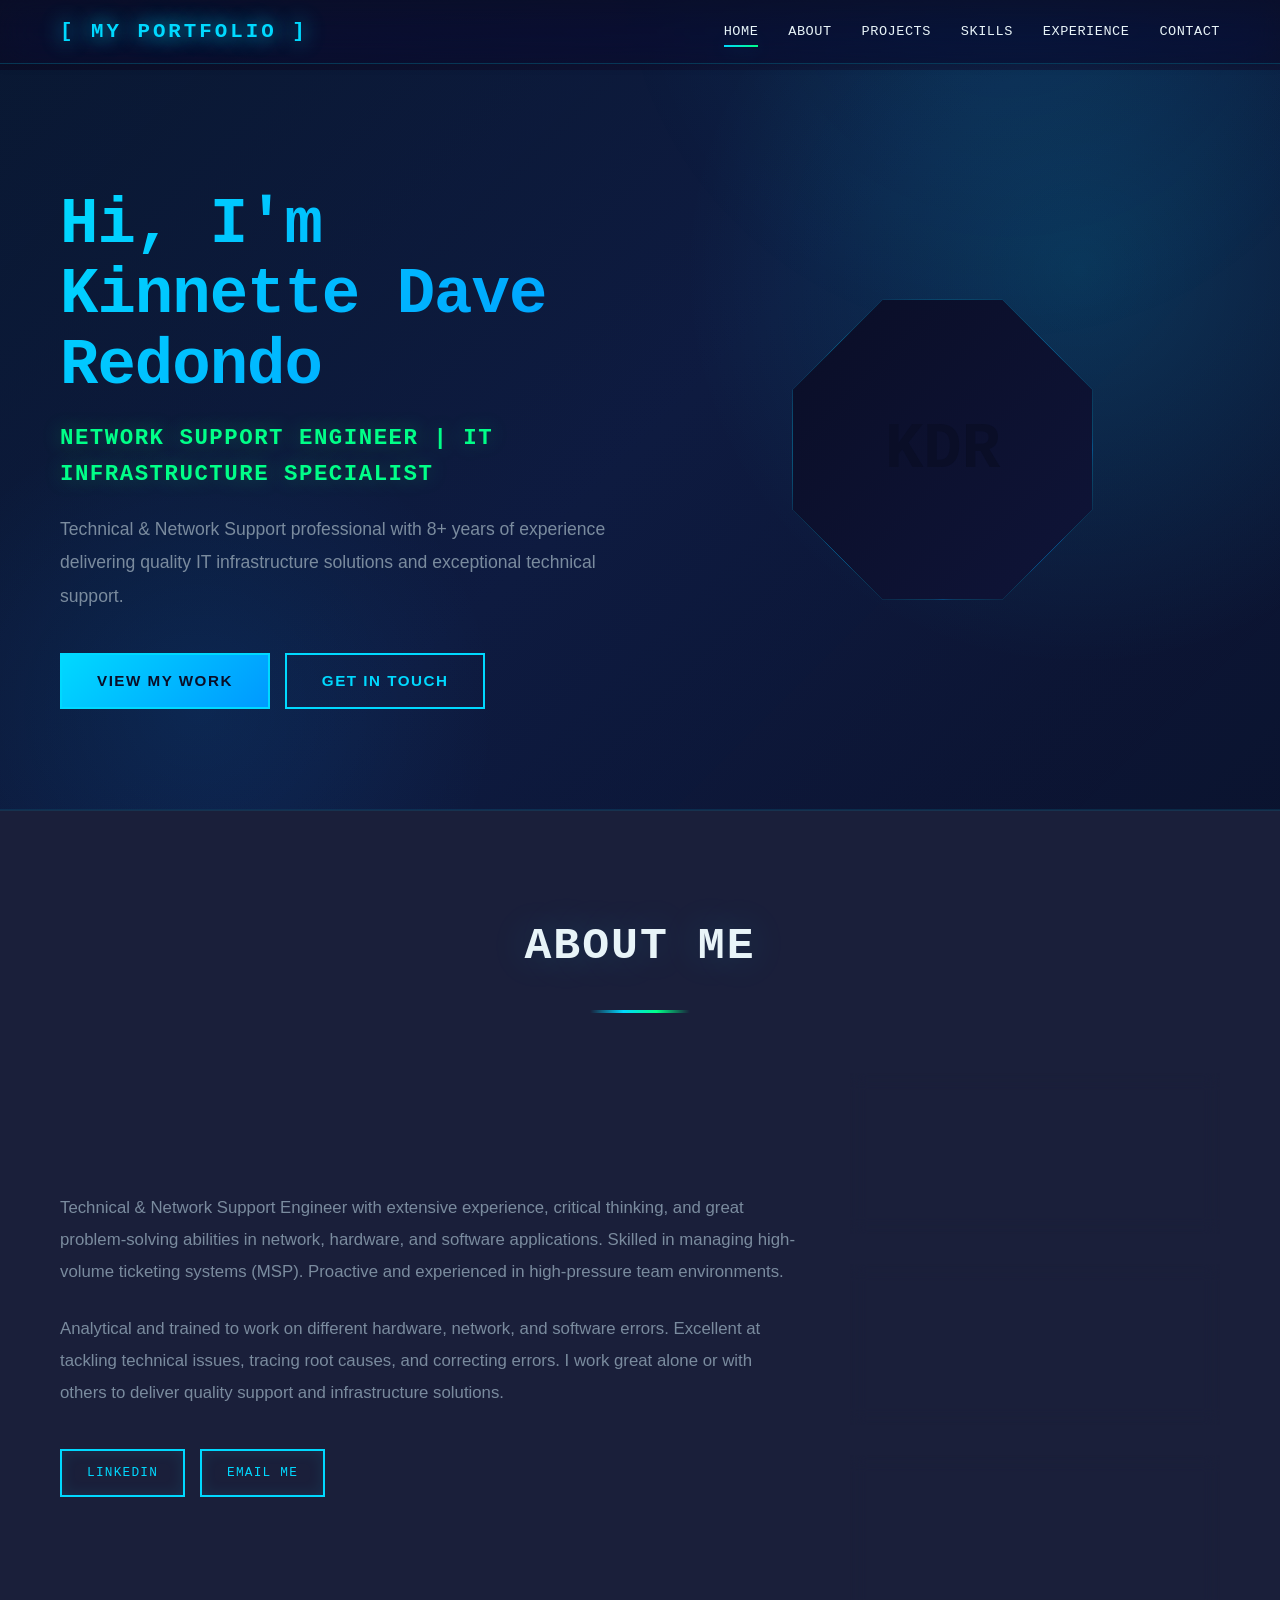
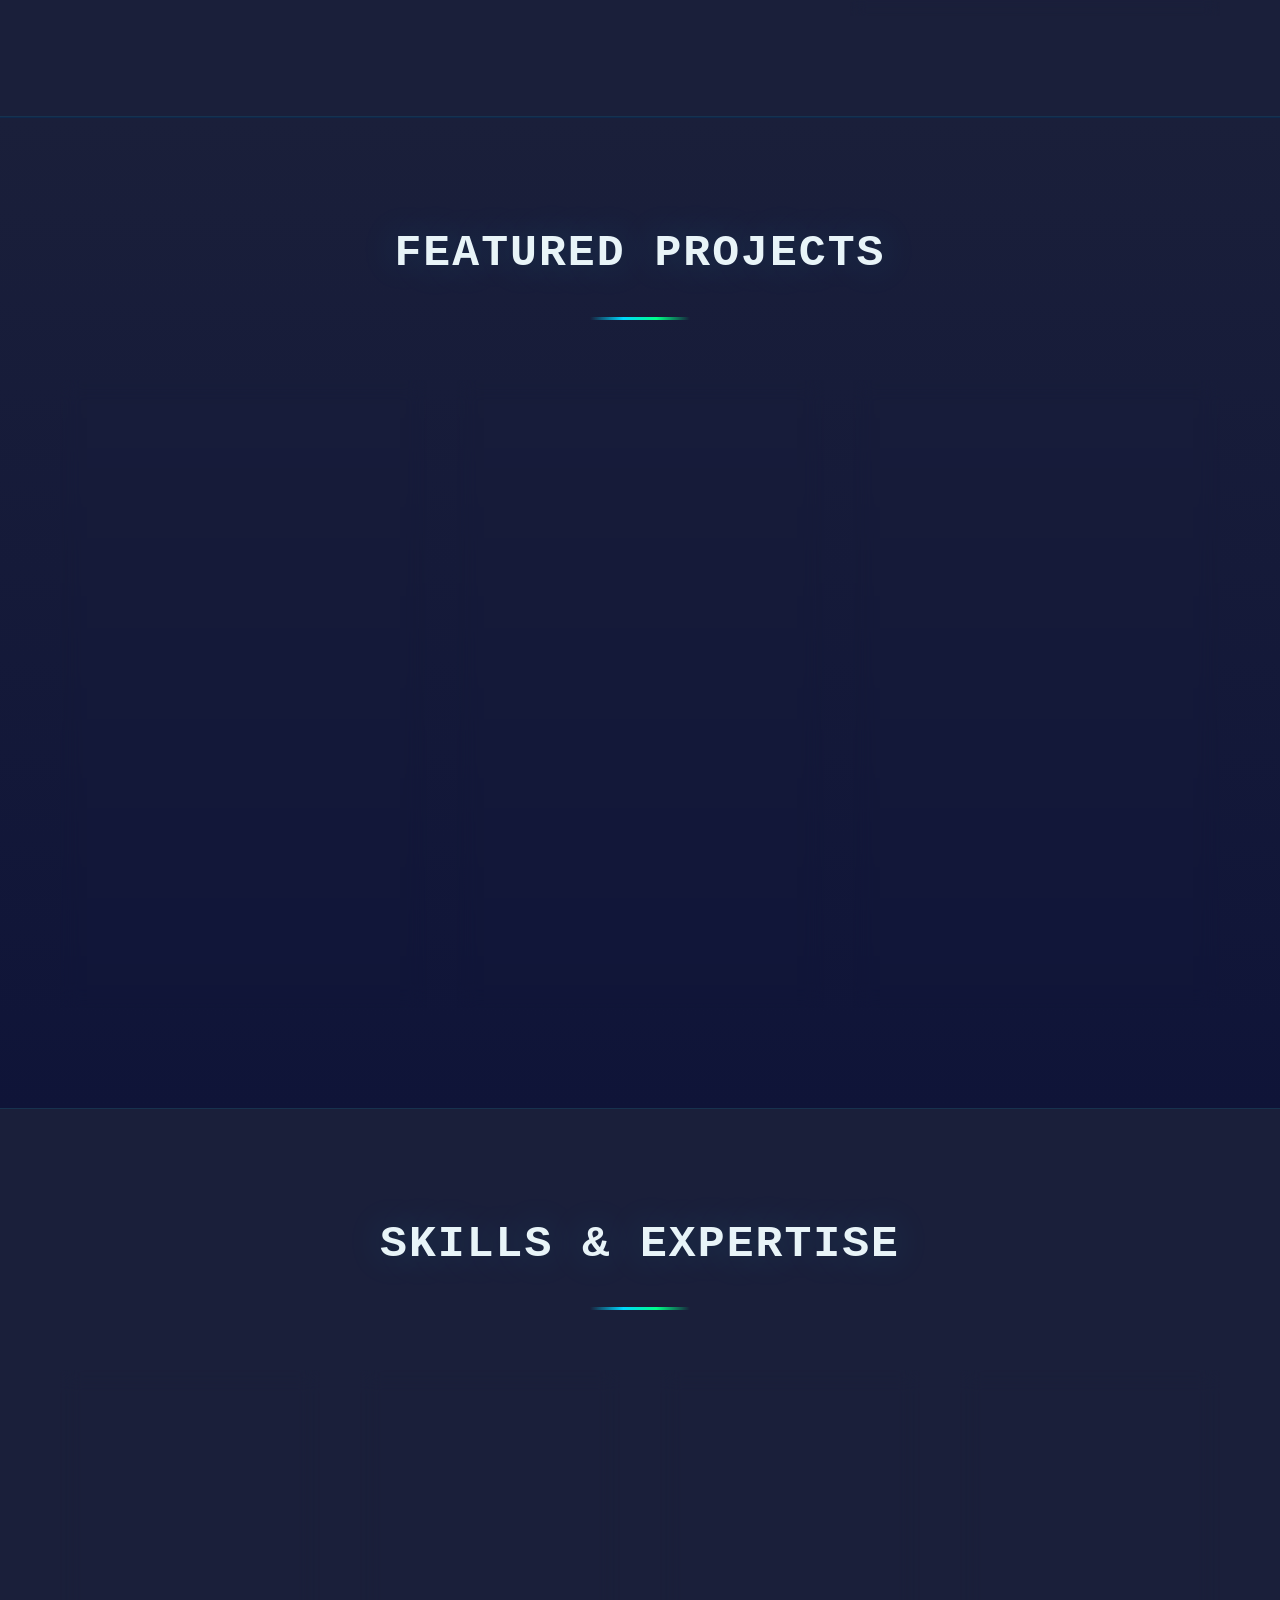
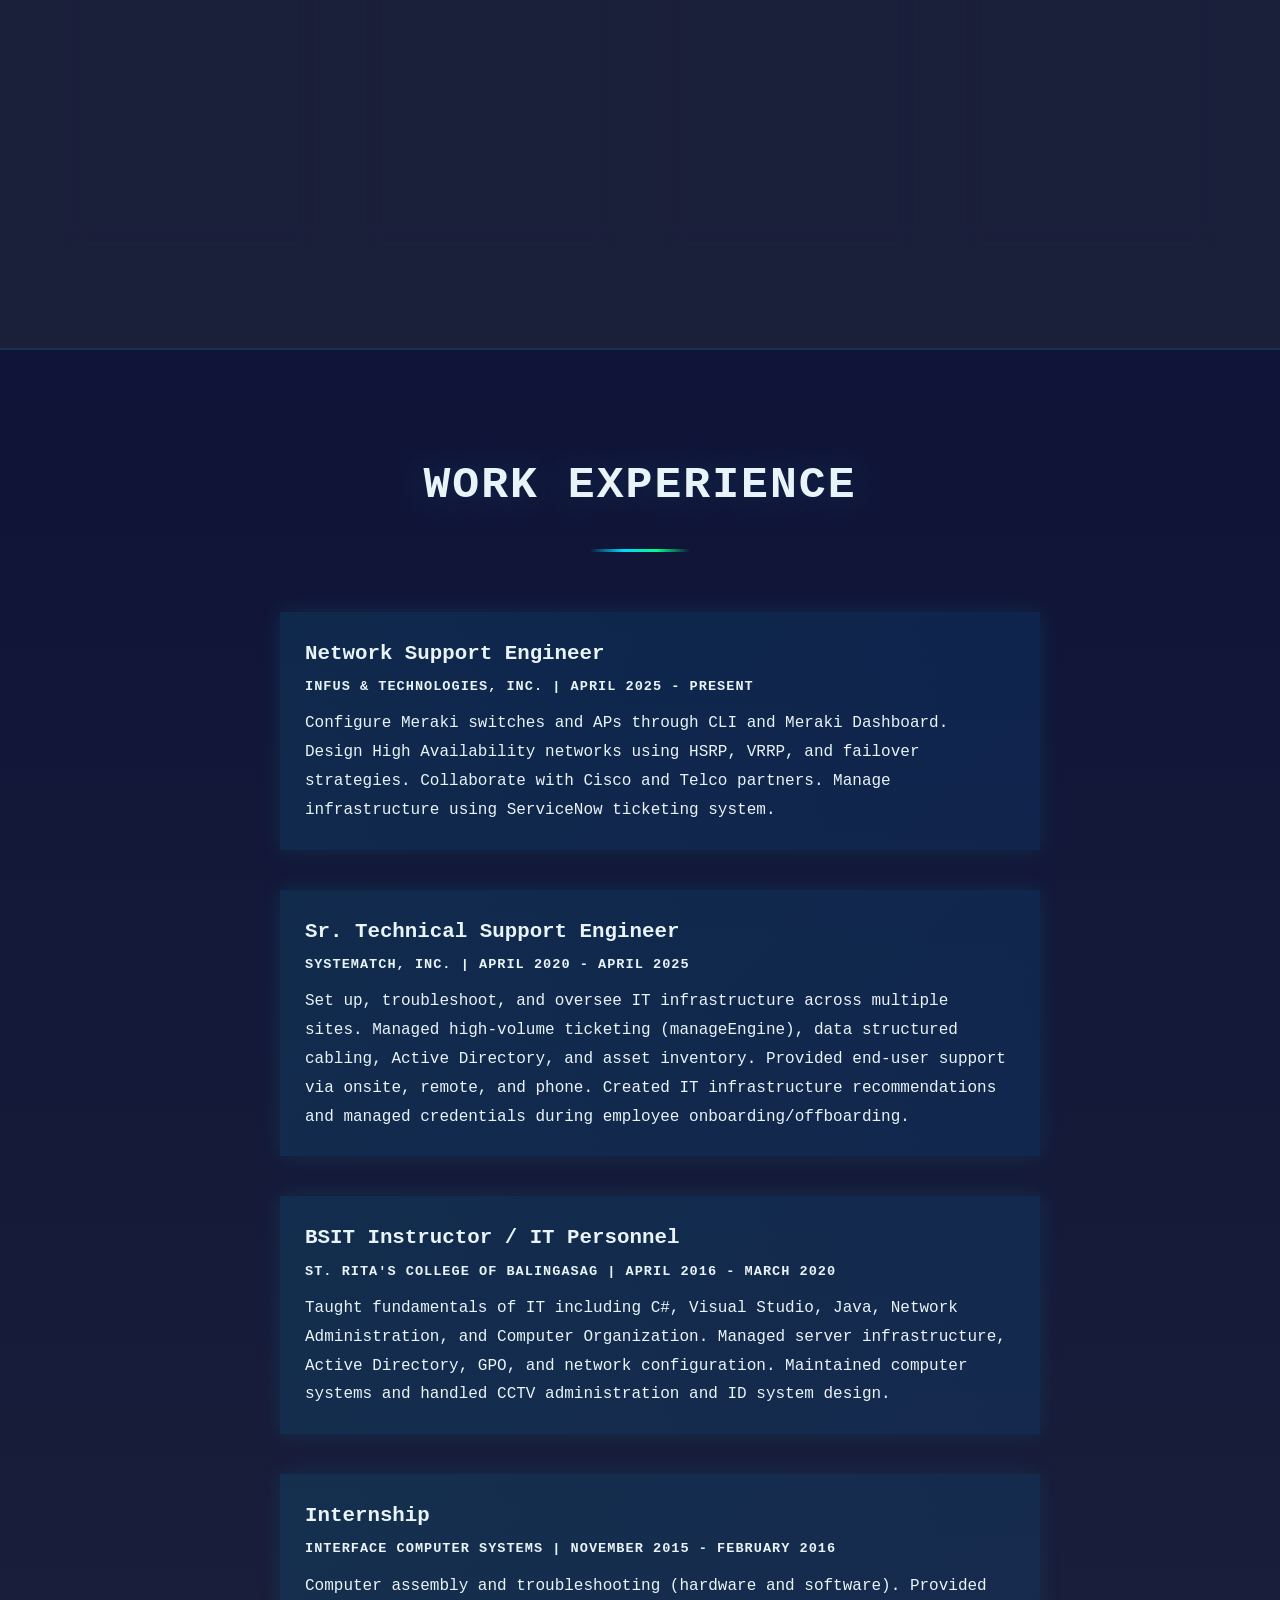
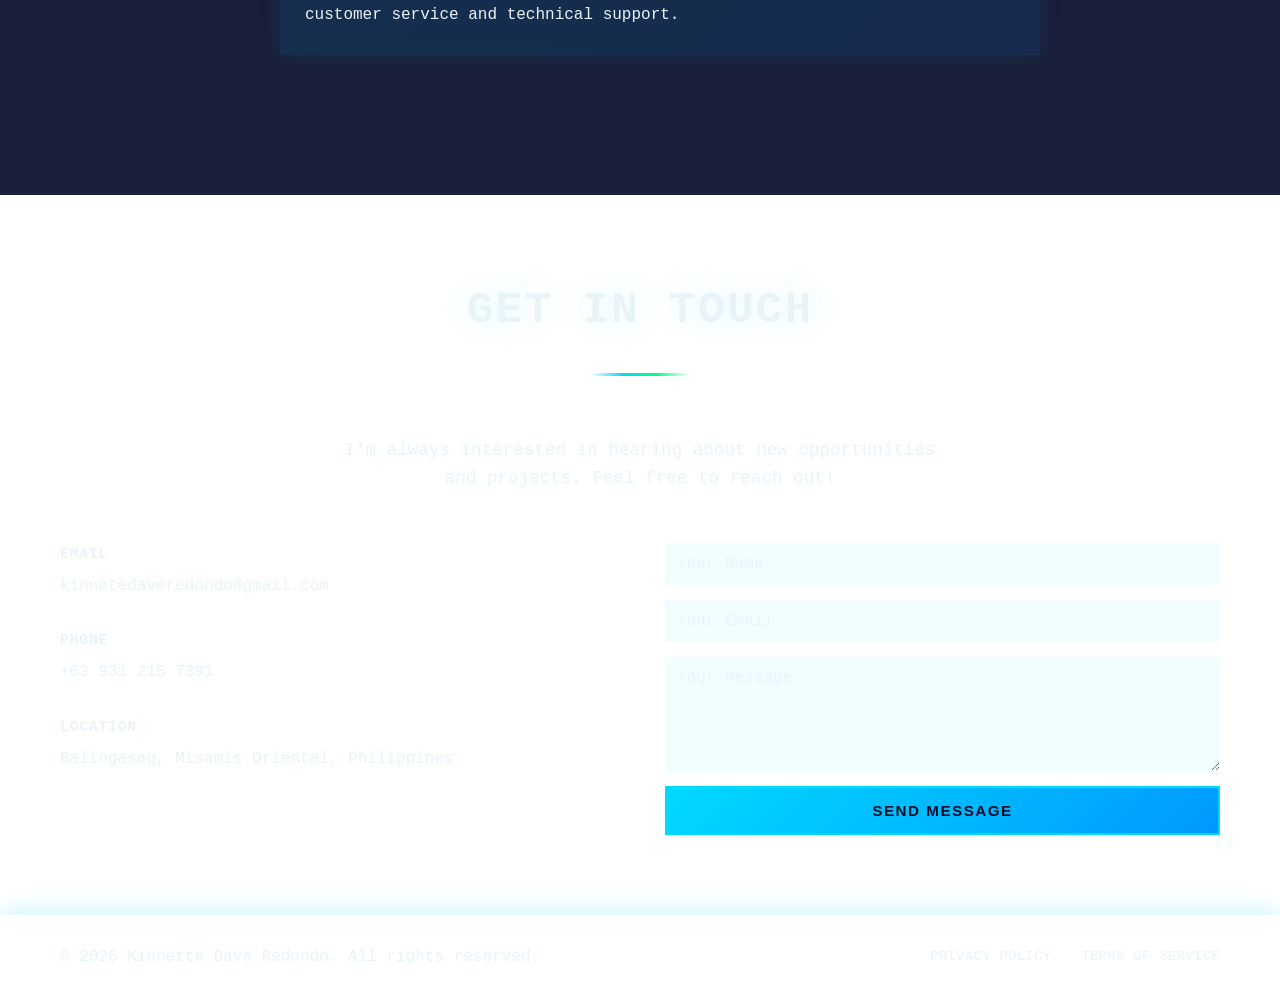
==== commit fc8157ab: "Update portfolio branding" ====
--- a/index.html
+++ b/index.html
@@ -3,7 +3,7 @@
 <head>
     <meta charset="UTF-8">
     <meta name="viewport" content="width=device-width, initial-scale=1.0">
-    <title>My Portfolio - CV</title>
+    <title>My Portfolio</title>
     <link rel="stylesheet" href="style.css">
 </head>
 <body>
--- a/style.css
+++ b/style.css
@@ -1,1109 +1,1106 @@
-/* ============================================
-   General Styles
-   ============================================ */
-* {
-    margin: 0;
-    padding: 0;
-    box-sizing: border-box;
-}
-
-:root {
-    --primary-glow: #00d9ff;
-    --secondary-glow: #0099ff;
-    --accent-glow: #00ff88;
-    --danger-glow: #ff006e;
-    --bg-darkest: #0a0e27;
-    --bg-dark: #0f1438;
-    --bg-darker: #1a1f3a;
-    --glass-light: rgba(255, 255, 255, 0.05);
-    --glass-medium: rgba(0, 212, 255, 0.1);
-    --text-bright: #e8f4f8;
-    --text-dim: #7a8b9e;
-    --border-glow: rgba(0, 212, 255, 0.3);
-    --transition: all 0.35s cubic-bezier(0.4, 0.0, 0.2, 1);
-    --glow-sm: 0 0 20px rgba(0, 212, 255, 0.3), 0 0 40px rgba(0, 212, 255, 0.1);
-    --glow-md: 0 0 30px rgba(0, 212, 255, 0.4), 0 0 60px rgba(0, 212, 255, 0.2);
-    --glow-lg: 0 0 50px rgba(0, 212, 255, 0.5), 0 0 100px rgba(0, 212, 255, 0.25);
-}
-
-html {
-    scroll-behavior: smooth;
-}
-
-body {
-    font-family: 'Inter', 'Courier New', sans-serif;
-    color: var(--text-bright);
-    background: linear-gradient(135deg, var(--bg-darkest) 0%, var(--bg-dark) 50%, var(--bg-darkest) 100%);
-    background-attachment: fixed;
-    line-height: 1.6;
-    position: relative;
-    overflow-x: hidden;
-}
-
-body::before {
-    content: '';
-    position: fixed;
-    top: 0;
-    left: 0;
-    width: 100%;
-    height: 100%;
-    background-image: 
-        linear-gradient(0deg, transparent 24%, rgba(0, 212, 255, 0.03) 25%, rgba(0, 212, 255, 0.03) 26%, transparent 27%, transparent 74%, rgba(0, 212, 255, 0.03) 75%, rgba(0, 212, 255, 0.03) 76%, transparent 77%, transparent),
-        linear-gradient(90deg, transparent 24%, rgba(0, 212, 255, 0.03) 25%, rgba(0, 212, 255, 0.03) 26%, transparent 27%, transparent 74%, rgba(0, 212, 255, 0.03) 75%, rgba(0, 212, 255, 0.03) 76%, transparent 77%, transparent);
-    background-size: 60px 60px;
-    pointer-events: none;
-    z-index: 1;
-}
-
-body::after {
-    content: '';
-    position: fixed;
-    top: -50%;
-    right: -10%;
-    width: 800px;
-    height: 800px;
-    background: radial-gradient(circle, rgba(0, 212, 255, 0.08) 0%, transparent 70%);
-    border-radius: 50%;
-    animation: drift 20s ease-in-out infinite;
-    pointer-events: none;
-    z-index: 0;
-}
-
-@keyframes drift {
-    0%, 100% { transform: translateY(0px) translateX(0px); }
-    50% { transform: translateY(-40px) translateX(-30px); }
-}
-
-.container {
-    max-width: 1200px;
-    margin: 0 auto;
-    padding: 0 20px;
-    position: relative;
-    z-index: 2;
-}
-
-/* ============================================
-   Glassmorphism Utilities
-   ============================================ */
-.glass {
-    background: linear-gradient(135deg, var(--glass-light) 0%, var(--glass-medium) 100%);
-    backdrop-filter: blur(10px) saturate(180%);
-    -webkit-backdrop-filter: blur(10px) saturate(180%);
-    border: 1px solid var(--border-glow);
-}
-
-/* ============================================
-   Navigation
-   ============================================ */
-.navbar {
-    position: fixed;
-    top: 0;
-    width: 100%;
-    background: linear-gradient(180deg, rgba(10, 14, 39, 0.8) 0%, rgba(10, 14, 39, 0.6) 100%);
-    backdrop-filter: blur(20px) saturate(180%);
-    -webkit-backdrop-filter: blur(20px) saturate(180%);
-    border-bottom: 1px solid rgba(0, 212, 255, 0.2);
-    box-shadow: 0 8px 32px rgba(0, 212, 255, 0.15);
-    z-index: 1000;
-}
-
-.navbar .container {
-    display: flex;
-    justify-content: space-between;
-    align-items: center;
-    padding: 15px 20px;
-}
-
-.nav-brand {
-    font-size: 1.3rem;
-    font-weight: 700;
-    color: var(--primary-glow);
-    text-shadow: 0 0 20px var(--primary-glow), 0 0 40px rgba(0, 212, 255, 0.3);
-    letter-spacing: 3px;
-    font-family: 'Courier New', monospace;
-    text-transform: uppercase;
-}
-
-.nav-menu {
-    display: flex;
-    list-style: none;
-    gap: 30px;
-}
-
-.nav-link {
-    text-decoration: none;
-    color: var(--text-bright);
-    font-weight: 500;
-    transition: var(--transition);
-    position: relative;
-    font-size: 0.85rem;
-    letter-spacing: 0.5px;
-    text-transform: uppercase;
-}
-
-.nav-link::after {
-    content: '';
-    position: absolute;
-    bottom: -8px;
-    left: 0;
-    width: 0;
-    height: 2px;
-    background: linear-gradient(90deg, var(--primary-glow), var(--accent-glow));
-    box-shadow: var(--glow-sm);
-    transition: var(--transition);
-}
-
-.nav-link:hover {
-    color: var(--primary-glow);
-    text-shadow: 0 0 15px var(--primary-glow);
-}
-
-.nav-link:hover::after,
-.nav-link.active::after {
-    width: 100%;
-}
-
-.hamburger {
-    display: none;
-    flex-direction: column;
-    cursor: pointer;
-}
-
-.hamburger span {
-    width: 25px;
-    height: 3px;
-    background: var(--text-dark);
-    margin: 5px 0;
-    transition: var(--transition);
-}
-
-/* ============================================
-   Hero Section
-   ============================================ */
-.hero {
-    margin-top: 70px;
-    padding: 120px 0 100px;
-    background: linear-gradient(135deg, rgba(0, 212, 255, 0.05) 0%, rgba(0, 153, 255, 0.03) 100%);
-    border-bottom: 1px solid rgba(0, 212, 255, 0.1);
-    box-shadow: inset 0 1px 0 rgba(0, 212, 255, 0.1), 0 20px 60px rgba(0, 0, 0, 0.3);
-    min-height: 700px;
-    display: flex;
-    align-items: center;
-    position: relative;
-    overflow: hidden;
-}
-
-.hero::before {
-    content: '';
-    position: absolute;
-    top: -200px;
-    right: -200px;
-    width: 800px;
-    height: 800px;
-    background: radial-gradient(circle, rgba(0, 212, 255, 0.15) 0%, transparent 70%);
-    border-radius: 50%;
-    animation: float 8s ease-in-out infinite;
-}
-
-.hero::after {
-    content: '';
-    position: absolute;
-    bottom: -200px;
-    left: -100px;
-    width: 600px;
-    height: 600px;
-    background: radial-gradient(circle, rgba(0, 153, 255, 0.1) 0%, transparent 70%);
-    border-radius: 50%;
-    animation: float 10s ease-in-out infinite reverse;
-}
-
-@keyframes float {
-    0%, 100% { transform: translateY(0px) translateX(0px); }
-    50% { transform: translateY(-30px) translateX(-30px); }
-}
-
-.hero-content {
-    display: grid;
-    grid-template-columns: 1fr 1fr;
-    gap: 50px;
-    align-items: center;
-}
-
-.hero-text {
-    animation: fadeInLeft 0.8s ease;
-}
-
-.hero-title {
-    font-size: 4rem;
-    font-weight: 900;
-    margin-bottom: 20px;
-    color: var(--text-bright);
-    line-height: 1.1;
-    text-shadow: 0 0 40px rgba(0, 212, 255, 0.4), 0 0 80px rgba(0, 212, 255, 0.2);
-    font-family: 'Inter', 'Courier New', monospace;
-    letter-spacing: -1px;
-    background: linear-gradient(135deg, var(--primary-glow) 0%, var(--secondary-glow) 100%);
-    -webkit-background-clip: text;
-    -webkit-text-fill-color: transparent;
-    background-clip: text;
-}
-
-.hero-subtitle {
-    font-size: 1.4rem;
-    color: var(--accent-glow);
-    margin-bottom: 20px;
-    font-weight: 600;
-    letter-spacing: 1.5px;
-    text-transform: uppercase;
-    text-shadow: 0 0 20px rgba(0, 255, 136, 0.3);
-}
-
-.hero-description {
-    font-size: 1.1rem;
-    color: var(--text-dim);
-    margin-bottom: 40px;
-    line-height: 1.9;
-    font-family: 'Inter', sans-serif;
-    max-width: 600px;
-}
-
-.hero-buttons {
-    display: flex;
-    gap: 15px;
-    flex-wrap: wrap;
-}
-
-.btn {
-    padding: 14px 35px;
-    border: 2px solid transparent;
-    border-radius: 0px;
-    font-size: 0.95rem;
-    font-weight: 700;
-    cursor: pointer;
-    text-decoration: none;
-    display: inline-block;
-    transition: var(--transition);
-    text-transform: uppercase;
-    letter-spacing: 1.5px;
-    font-family: 'Inter', sans-serif;
-    position: relative;
-    overflow: hidden;
-}
-
-.btn::before {
-    content: '';
-    position: absolute;
-    top: 0;
-    left: -100%;
-    width: 100%;
-    height: 100%;
-    background: linear-gradient(90deg, transparent, rgba(255, 255, 255, 0.2), transparent);
-    transition: left 0.5s;
-}
-
-.btn:hover::before {
-    left: 100%;
-}
-
-.btn-primary {
-    background: linear-gradient(135deg, var(--primary-glow) 0%, var(--secondary-glow) 100%);
-    color: var(--bg-darkest);
-    border: 2px solid var(--primary-glow);
-    box-shadow: var(--glow-md), inset 0 0 20px rgba(255, 255, 255, 0.1);
-}
-
-.btn-primary:hover {
-    transform: translateY(-3px);
-    box-shadow: var(--glow-lg), inset 0 0 30px rgba(255, 255, 255, 0.2);
-}
-
-.btn-secondary {
-    background: transparent;
-    color: var(--primary-glow);
-    border: 2px solid var(--primary-glow);
-    box-shadow: inset 0 0 20px rgba(0, 212, 255, 0.1);
-}
-
-.btn-secondary:hover {
-    background: linear-gradient(135deg, rgba(0, 212, 255, 0.2) 0%, rgba(0, 153, 255, 0.1) 100%);
-    box-shadow: var(--glow-md), inset 0 0 30px rgba(0, 212, 255, 0.2);
-    transform: translateY(-3px);
-}
-
-.avatar-placeholder {
-    text-align: center;
-    animation: fadeInRight 0.8s ease;
-    position: relative;
-    z-index: 3;
-}
-
-.avatar-placeholder div {
-    width: 320px;
-    height: 320px;
-    margin: 0 auto;
-    position: relative;
-    display: flex;
-    align-items: center;
-    justify-content: center;
-    background: conic-gradient(from 0deg, var(--primary-glow), var(--secondary-glow), var(--accent-glow), var(--primary-glow));
-    padding: 3px;
-    clip-path: polygon(30% 0%, 70% 0%, 100% 30%, 100% 70%, 70% 100%, 30% 100%, 0% 70%, 0% 30%);
-}
-
-.avatar-placeholder div::before {
-    content: '';
-    position: absolute;
-    inset: 0;
-    background: linear-gradient(135deg, var(--bg-darkest) 0%, var(--bg-dark) 100%);
-    clip-path: polygon(30% 0%, 70% 0%, 100% 30%, 100% 70%, 70% 100%, 30% 100%, 0% 70%, 0% 30%);
-    z-index: -1;
-}
-
-.avatar-placeholder div {
-    box-shadow: 
-        0 0 30px var(--primary-glow),
-        0 0 60px rgba(0, 212, 255, 0.3),
-        inset 0 0 30px rgba(0, 212, 255, 0.15);
-    animation: hexPulse 3s ease-in-out infinite;
-}
-
-@keyframes hexPulse {
-    0%, 100% {
-        box-shadow: 
-            0 0 30px var(--primary-glow),
-            0 0 60px rgba(0, 212, 255, 0.3),
-            inset 0 0 30px rgba(0, 212, 255, 0.15);
-    }
-    50% {
-        box-shadow: 
-            0 0 40px var(--primary-glow),
-            0 0 80px rgba(0, 212, 255, 0.5),
-            inset 0 0 40px rgba(0, 212, 255, 0.25);
-    }
-}
-
-.avatar-placeholder img {
-    width: 100%;
-    height: 100%;
-    object-fit: cover;
-}
-
-/* ============================================
-   About Section
-   ============================================ */
-.about {
-    padding: 100px 0;
-    background: var(--bg-darker);
-    border-top: 1px solid rgba(0, 212, 255, 0.1);
-    border-bottom: 1px solid rgba(0, 212, 255, 0.1);
-}
-
-.section-title {
-    font-size: 2.8rem;
-    text-align: center;
-    margin-bottom: 60px;
-    position: relative;
-    padding-bottom: 30px;
-    color: var(--text-bright);
-    text-shadow: 0 0 40px rgba(0, 212, 255, 0.2);
-    font-family: 'Inter', monospace;
-    letter-spacing: 2px;
-    text-transform: uppercase;
-    font-weight: 800;
-}
-
-.section-title::after {
-    content: '';
-    position: absolute;
-    bottom: 0;
-    left: 50%;
-    transform: translateX(-50%);
-    width: 100px;
-    height: 3px;
-    background: linear-gradient(90deg, transparent, var(--primary-glow), var(--accent-glow), transparent);
-    box-shadow: 0 0 20px var(--primary-glow);
-}
-
-.about-content {
-    display: grid;
-    grid-template-columns: 2fr 1fr;
-    gap: 50px;
-    align-items: center;
-}
-
-.about-text p {
-    font-size: 1.05rem;
-    color: var(--text-dim);
-    margin-bottom: 25px;
-    line-height: 1.9;
-    font-family: 'Inter', sans-serif;
-}
-
-.social-links {
-    display: flex;
-    gap: 15px;
-    margin-top: 40px;
-}
-
-.social-link {
-    padding: 12px 25px;
-    border: 2px solid var(--primary-glow);
-    color: var(--primary-glow);
-    text-decoration: none;
-    border-radius: 0px;
-    transition: var(--transition);
-    text-transform: uppercase;
-    font-size: 0.8rem;
-    letter-spacing: 1.2px;
-    box-shadow: inset 0 0 15px rgba(0, 212, 255, 0.1);
-    position: relative;
-    overflow: hidden;
-}
-
-.social-link::before {
-    content: '';
-    position: absolute;
-    top: 0;
-    left: -100%;
-    width: 100%;
-    height: 100%;
-    background: linear-gradient(90deg, transparent, rgba(0, 212, 255, 0.3), transparent);
-    transition: left 0.6s;
-}
-
-.social-link:hover::before {
-    left: 100%;
-}
-
-.social-link:hover {
-    background: linear-gradient(135deg, rgba(0, 212, 255, 0.15) 0%, rgba(0, 153, 255, 0.1) 100%);
-    box-shadow: var(--glow-sm), inset 0 0 20px rgba(0, 212, 255, 0.2);
-    transform: translateY(-2px);
-}
-
-.about-stats {
-    display: flex;
-    flex-direction: column;
-    gap: 30px;
-}
-
-.stat {
-    text-align: center;
-    padding: 30px;
-    background: linear-gradient(135deg, rgba(0, 212, 255, 0.1) 0%, rgba(0, 153, 255, 0.08) 100%);
-    border: 1px solid rgba(0, 212, 255, 0.2);
-    border-radius: 0px;
-    transition: var(--transition);
-    box-shadow: inset 0 0 20px rgba(0, 212, 255, 0.08), 0 8px 32px rgba(0, 0, 0, 0.2);
-    backdrop-filter: blur(8px);
-    -webkit-backdrop-filter: blur(8px);
-    position: relative;
-    overflow: hidden;
-}
-
-.stat::before {
-    content: '';
-    position: absolute;
-    top: -50%;
-    right: -50%;
-    width: 200%;
-    height: 200%;
-    background: linear-gradient(45deg, transparent 30%, rgba(0, 212, 255, 0.1) 50%, transparent 70%);
-    animation: shimmer 3s infinite;
-}
-
-@keyframes shimmer {
-    0% { transform: translateX(-100%) translateY(-100%); }
-    100% { transform: translateX(100%) translateY(100%); }
-}
-
-.stat:hover {
-    background: linear-gradient(135deg, rgba(0, 212, 255, 0.2) 0%, rgba(0, 153, 255, 0.15) 100%);
-    transform: translateY(-8px);
-    box-shadow: var(--glow-md), inset 0 0 30px rgba(0, 212, 255, 0.15);
-}
-
-.stat h3 {
-    font-size: 2.5rem;
-    color: var(--primary-glow);
-    margin-bottom: 12px;
-    text-shadow: 0 0 20px var(--primary-glow);
-    font-family: 'Inter', monospace;
-    font-weight: 800;
-    position: relative;
-    z-index: 2;
-}
-
-.stat p {
-    color: var(--text-dim);
-    font-size: 0.9rem;
-    font-family: 'Inter', sans-serif;
-    text-transform: uppercase;
-    letter-spacing: 0.5px;
-    position: relative;
-    z-index: 2;
-}
-
-/* ============================================
-   Projects Section
-   ============================================ */
-.projects {
-    padding: 100px 0;
-    background: linear-gradient(180deg, var(--bg-darker) 0%, var(--bg-dark) 100%);
-    border-top: 1px solid rgba(0, 212, 255, 0.1);
-}
-
-.projects-grid {
-    display: grid;
-    grid-template-columns: repeat(auto-fit, minmax(300px, 1fr));
-    gap: 30px;
-}
-
-.project-card {
-    background: linear-gradient(135deg, rgba(0, 212, 255, 0.08) 0%, rgba(0, 153, 255, 0.05) 100%);
-    border-radius: 0px;
-    overflow: hidden;
-    border: 1px solid rgba(0, 212, 255, 0.2);
-    box-shadow: 0 8px 32px rgba(0, 0, 0, 0.2), inset 0 0 20px rgba(0, 212, 255, 0.08);
-    transition: var(--transition);
-    position: relative;
-    backdrop-filter: blur(10px);
-    -webkit-backdrop-filter: blur(10px);
-}
-
-.project-card::before {
-    content: '';
-    position: absolute;
-    top: 0;
-    left: -100%;
-    width: 100%;
-    height: 100%;
-    background: linear-gradient(90deg, transparent, rgba(0, 212, 255, 0.25), transparent);
-    transition: left 0.6s ease;
-    z-index: 2;
-}
-
-.project-card:hover {
-    transform: translateY(-12px) translateX(-2px);
-    box-shadow: var(--glow-lg), inset 0 0 30px rgba(0, 212, 255, 0.15);
-    border-color: rgba(0, 212, 255, 0.4);
-}
-
-.project-card:hover::before {
-    left: 100%;
-}
-
-.project-image {
-    width: 100%;
-    height: 220px;
-    background: linear-gradient(135deg, rgba(0, 212, 255, 0.1) 0%, rgba(0, 153, 255, 0.05) 100%);
-    position: relative;
-    overflow: hidden;
-}
-
-.project-image::after {
-    content: '';
-    position: absolute;
-    top: 0;
-    left: 0;
-    right: 0;
-    bottom: 0;
-    background: linear-gradient(135deg, transparent 0%, rgba(0, 0, 0, 0.3) 100%);
-}
-
-.project-content {
-    padding: 30px;
-    position: relative;
-    z-index: 3;
-}
-
-.project-content h3 {
-    font-size: 1.4rem;
-    margin-bottom: 12px;
-    color: var(--primary-glow);
-    font-family: 'Inter', monospace;
-    font-weight: 700;
-}
-
-.project-content p {
-    color: var(--text-dim);
-    margin-bottom: 18px;
-    font-size: 0.95rem;
-    font-family: 'Inter', sans-serif;
-    line-height: 1.7;
-}
-
-.project-tags {
-    display: flex;
-    flex-wrap: wrap;
-    gap: 8px;
-    margin-bottom: 15px;
-}
-
-.tag {
-    display: inline-block;
-    padding: 6px 14px;
-    background: linear-gradient(135deg, rgba(0, 255, 136, 0.15) 0%, rgba(0, 212, 255, 0.1) 100%);
-    color: var(--accent-glow);
-    border: 1px solid rgba(0, 255, 136, 0.4);
-    border-radius: 0px;
-    font-size: 0.75rem;
-    font-weight: 600;
-    text-transform: uppercase;
-    letter-spacing: 0.8px;
-    box-shadow: inset 0 0 10px rgba(0, 255, 136, 0.1);
-    transition: var(--transition);
-    font-family: 'Inter', monospace;
-}
-
-.tag:hover {
-    background: linear-gradient(135deg, rgba(0, 255, 136, 0.25) 0%, rgba(0, 212, 255, 0.15) 100%);
-    box-shadow: 0 0 15px rgba(0, 255, 136, 0.3), inset 0 0 15px rgba(0, 255, 136, 0.15);
-}
-
-.project-link {
-    color: var(--primary-glow);
-    text-decoration: none;
-    font-weight: 700;
-    transition: var(--transition);
-    text-transform: uppercase;
-    font-size: 0.8rem;
-    letter-spacing: 1.5px;
-    display: inline-block;
-    position: relative;
-    font-family: 'Inter', monospace;
-}
-
-.project-link::after {
-    content: '';
-    position: absolute;
-    bottom: -2px;
-    left: 0;
-    width: 0;
-    height: 2px;
-    background: linear-gradient(90deg, var(--primary-glow), var(--accent-glow));
-    transition: width 0.4s ease;
-}
-
-.project-link:hover {
-    color: var(--accent-glow);
-    text-shadow: 0 0 15px rgba(0, 255, 136, 0.5);
-}
-
-.project-link:hover::after {
-    width: 100%;
-}
-
-/* ============================================
-   Skills Section
-   ============================================ */
-.skills {
-    padding: 100px 0;
-    background: var(--bg-darker);
-    border-top: 1px solid rgba(0, 212, 255, 0.1);
-    border-bottom: 1px solid rgba(0, 212, 255, 0.1);
-}
-
-.skills-grid {
-    display: grid;
-    grid-template-columns: repeat(auto-fit, minmax(250px, 1fr));
-    gap: 40px;
-}
-
-.skill-category {
-    padding: 35px;
-    background: linear-gradient(135deg, rgba(0, 212, 255, 0.1) 0%, rgba(0, 153, 255, 0.08) 100%);
-    border: 1px solid rgba(0, 212, 255, 0.2);
-    border-radius: 0px;
-    transition: var(--transition);
-    box-shadow: 0 8px 32px rgba(0, 0, 0, 0.2), inset 0 0 20px rgba(0, 212, 255, 0.08);
-    backdrop-filter: blur(10px);
-    -webkit-backdrop-filter: blur(10px);
-    position: relative;
-    overflow: hidden;
-}
-
-.skill-category::before {
-    content: '';
-    position: absolute;
-    top: -50%;
-    right: -50%;
-    width: 200%;
-    height: 200%;
-    background: linear-gradient(45deg, transparent 30%, rgba(0, 212, 255, 0.12) 50%, transparent 70%);
-    animation: scan 4s infinite;
-    z-index: 1;
-}
-
-@keyframes scan {
-    0% { transform: translateX(-100%) translateY(-100%); }
-    100% { transform: translateX(100%) translateY(100%); }
-}
-
-.skill-category:hover {
-    background: linear-gradient(135deg, rgba(0, 212, 255, 0.18) 0%, rgba(0, 153, 255, 0.12) 100%);
-    transform: translateY(-8px);
-    box-shadow: var(--glow-md), inset 0 0 30px rgba(0, 212, 255, 0.15);
-    border-color: rgba(0, 212, 255, 0.35);
-}
-
-.skill-category h3 {
-    color: var(--primary-glow);
-    margin-bottom: 25px;
-    font-size: 1.35rem;
-    text-shadow: 0 0 20px var(--primary-glow);
-    font-family: 'Inter', monospace;
-    text-transform: uppercase;
-    letter-spacing: 1.5px;
-    position: relative;
-    z-index: 2;
-    font-weight: 700;
-}
-
-.skill-category ul {
-    list-style: none;
-    position: relative;
-    z-index: 2;
-}
-
-.skill-category li {
-    padding: 10px 0;
-    color: var(--text-dim);
-    border-bottom: 1px solid rgba(0, 212, 255, 0.2);
-    font-family: 'Inter', sans-serif;
-    font-size: 0.9rem;
-    transition: var(--transition);
-    position: relative;
-    padding-left: 15px;
-}
-
-.skill-category li::before {
-    content: '▸';
-    position: absolute;
-    left: 0;
-    color: var(--accent-glow);
-    font-weight: bold;
-}
-
-.skill-category li:hover {
-    color: var(--accent-glow);
-    padding-left: 20px;
-    text-shadow: 0 0 10px rgba(0, 255, 136, 0.3);
-}
-
-.skill-category li:last-child {
-    border-bottom: none;
-}
-
-/* ============================================
-   Experience Section
-   ============================================ */
-.experience {
-    padding: 100px 0;
-    background: linear-gradient(180deg, var(--bg-dark) 0%, var(--bg-darker) 100%);
-    border-top: 1px solid rgba(0, 212, 255, 0.1);
-}
-
-.experience-timeline {
-    max-width: 800px;
-    margin: 0 auto;
-}
-
-.experience-item {
-    display: flex;
-    gap: 30px;
-    margin-bottom: 40px;
-    position: relative;
-    padding-left: 40px;
-}
-
-.experience-item:not(:last-child)::before {
-    content: '';
-    position: absolute;
-    left: 5px;
-    top: 60px;
-    width: 2px;
-    height: 100%;
-    background: linear-gradient(180deg, var(--primary-color), transparent);
-    box-shadow: 0 0 10px var(--primary-color);
-}
-
-.experience-marker {
-    position: absolute;
-    left: -15px;
-    top: 0;
-    width: 30px;
-    height: 30px;
-    background: var(--primary-color);
-    border-radius: 50%;
-    border: 4px solid var(--tech-dark);
-    box-shadow: 0 0 15px var(--primary-color);
-}
-
-.experience-content {
-    background: linear-gradient(135deg, rgba(0, 212, 255, 0.1) 0%, rgba(0, 153, 255, 0.1) 100%);
-    padding: 25px;
-    border-radius: 0px;
-    border: 2px solid var(--border-color);
-    box-shadow: 0 0 20px rgba(0, 212, 255, 0.1);
-}
-
-.experience-content h3 {
-    font-size: 1.3rem;
-    margin-bottom: 5px;
-    color: var(--primary-color);
-    font-family: 'Courier New', monospace;
-}
-
-.experience-content .company {
-    color: var(--accent-color);
-    font-weight: 600;
-    margin-bottom: 10px;
-    display: block;
-    text-transform: uppercase;
-    font-size: 0.85rem;
-    letter-spacing: 1px;
-    font-family: 'Courier New', monospace;
-}
-
-.experience-content p {
-    color: var(--text-light);
-    line-height: 1.8;
-    font-family: 'Courier New', monospace;
-}
-
-/* ============================================
-   Contact Section
-   ============================================ */
-.contact {
-    padding: 80px 0;
-    background: var(--bg-white);
-    border-top: 2px solid var(--border-color);
-}
-
-.contact-description {
-    text-align: center;
-    font-size: 1.1rem;
-    color: var(--text-light);
-    margin-bottom: 50px;
-    max-width: 600px;
-    margin-left: auto;
-    margin-right: auto;
-}
-
-.contact-content {
-    display: grid;
-    grid-template-columns: 1fr 1fr;
-    gap: 50px;
-}
-
-.contact-info {
-    display: flex;
-    flex-direction: column;
-    gap: 30px;
-}
-
-.contact-item h4 {
-    color: var(--primary-color);
-    margin-bottom: 8px;
-    text-transform: uppercase;
-    font-size: 0.9rem;
-    letter-spacing: 1px;
-    font-family: 'Courier New', monospace;
-}
-
-.contact-item a {
-    color: var(--text-light);
-    text-decoration: none;
-    transition: var(--transition);
-    font-family: 'Courier New', monospace;
-}
-
-.contact-item a:hover {
-    color: var(--accent-color);
-    text-shadow: 0 0 10px rgba(0, 255, 136, 0.5);
-}
-
-.contact-form {
-    display: flex;
-    flex-direction: column;
-    gap: 15px;
-}
-
-.contact-form input,
-.contact-form textarea {
-    padding: 12px;
-    border: 2px solid var(--border-color);
-    border-radius: 0px;
-    font-family: 'Courier New', monospace;
-    font-size: 1rem;
-    transition: var(--transition);
-    background: rgba(0, 212, 255, 0.05);
-    color: var(--text-dark);
-}
-
-.contact-form input::placeholder,
-.contact-form textarea::placeholder {
-    color: var(--text-light);
-}
-
-.contact-form input:focus,
-.contact-form textarea:focus {
-    outline: none;
-    border-color: var(--accent-color);
-    box-shadow: 0 0 20px rgba(0, 212, 255, 0.3), inset 0 0 10px rgba(0, 212, 255, 0.1);
-    background: rgba(0, 212, 255, 0.1);
-}
-
-/* ============================================
-   Footer
-   ============================================ */
-.footer {
-    background: linear-gradient(180deg, var(--tech-dark) 0%, var(--tech-darker) 100%);
-    color: var(--text-dark);
-    padding: 30px 0;
-    text-align: center;
-    border-top: 2px solid var(--border-color);
-    box-shadow: 0 -5px 20px rgba(0, 212, 255, 0.2);
-}
-
-.footer .container {
-    display: flex;
-    justify-content: space-between;
-    align-items: center;
-    flex-wrap: wrap;
-    gap: 20px;
-}
-
-.footer-links {
-    display: flex;
-    gap: 30px;
-}
-
-.footer-links a {
-    color: var(--text-dark);
-    text-decoration: none;
-    transition: var(--transition);
-    text-transform: uppercase;
-    font-size: 0.85rem;
-    letter-spacing: 0.5px;
-    font-family: 'Courier New', monospace;
-}
-
-.footer-links a:hover {
-    color: var(--accent-color);
-    text-shadow: 0 0 10px rgba(0, 255, 136, 0.5);
-}
-
-/* ============================================
-   Animations
-   ============================================ */
-@keyframes fadeInLeft {
-    from {
-        opacity: 0;
-        transform: translateX(-30px);
-    }
-    to {
-        opacity: 1;
-        transform: translateX(0);
-    }
-}
-
-@keyframes fadeInRight {
-    from {
-        opacity: 0;
-        transform: translateX(30px);
-    }
-    to {
-        opacity: 1;
-        transform: translateX(0);
-    }
-}
-
-/* ============================================
-   Responsive Design
-   ============================================ */
-@media (max-width: 768px) {
-    .nav-menu {
-        display: none;
-    }
-
-    .hamburger {
-        display: flex;
-    }
-
-    .hero-content {
-        grid-template-columns: 1fr;
-        text-align: center;
-    }
-
-    .hero-title {
-        font-size: 2rem;
-    }
-
-    .hero-subtitle {
-        font-size: 1.2rem;
-    }
-
-    .hero-buttons {
-        justify-content: center;
-    }
-
-    .about-content {
-        grid-template-columns: 1fr;
-    }
-
-    .contact-content {
-        grid-template-columns: 1fr;
-    }
-
-    .footer .container {
-        flex-direction: column;
-    }
-
-    .nav-link {
-        font-size: 0.9rem;
-    }
-
-    .section-title {
-        font-size: 2rem;
-    }
-
-    .skills-grid {
-        grid-template-columns: 1fr;
-    }
-}
-
-@media (max-width: 480px) {
-    .hero-title {
-        font-size: 1.5rem;
-    }
-
-    .hero-subtitle {
-        font-size: 1rem;
-    }
-
-    .hero-buttons {
-        flex-direction: column;
-    }
-
-    .btn {
-        width: 100%;
-        text-align: center;
-    }
-
-    .projects-grid {
-        grid-template-columns: 1fr;
-    }
-
-    .experience-item {
-        padding-left: 20px;
-    }
-
-    .experience-marker {
-        left: -22px;
-        width: 20px;
-        height: 20px;
-        border-width: 3px;
-    }
-}
+/* ============================================
+   General Styles
+   ============================================ */
+* {
+    margin: 0;
+    padding: 0;
+    box-sizing: border-box;
+}
+
+:root {
+    --primary-glow: #00d9ff;
+    --secondary-glow: #0099ff;
+    --accent-glow: #00ff88;
+    --danger-glow: #ff006e;
+    --bg-darkest: #0a0e27;
+    --bg-dark: #0f1438;
+    --bg-darker: #1a1f3a;
+    --glass-light: rgba(255, 255, 255, 0.05);
+    --glass-medium: rgba(0, 212, 255, 0.1);
+    --text-bright: #e8f4f8;
+    --text-dim: #7a8b9e;
+    --border-glow: rgba(0, 212, 255, 0.3);
+    --transition: all 0.35s cubic-bezier(0.4, 0.0, 0.2, 1);
+    --glow-sm: 0 0 20px rgba(0, 212, 255, 0.3), 0 0 40px rgba(0, 212, 255, 0.1);
+    --glow-md: 0 0 30px rgba(0, 212, 255, 0.4), 0 0 60px rgba(0, 212, 255, 0.2);
+    --glow-lg: 0 0 50px rgba(0, 212, 255, 0.5), 0 0 100px rgba(0, 212, 255, 0.25);
+}
+
+html {
+    scroll-behavior: smooth;
+}
+
+body {
+    font-family: 'Inter', 'Courier New', sans-serif;
+    color: var(--text-bright);
+    background: linear-gradient(135deg, var(--bg-darkest) 0%, var(--bg-dark) 50%, var(--bg-darkest) 100%);
+    background-attachment: fixed;
+    line-height: 1.6;
+    position: relative;
+    overflow-x: hidden;
+}
+
+body::before {
+    content: '';
+    position: fixed;
+    top: 0;
+    left: 0;
+    width: 100%;
+    height: 100%;
+     background-size: 60px 60px;
+    pointer-events: none;
+    z-index: 1;
+}
+
+body::after {
+    content: '';
+    position: fixed;
+    top: -50%;
+    right: -10%;
+    width: 800px;
+    height: 800px;
+    background: radial-gradient(circle, rgba(0, 212, 255, 0.08) 0%, transparent 70%);
+    border-radius: 50%;
+    animation: drift 20s ease-in-out infinite;
+    pointer-events: none;
+    z-index: 0;
+}
+
+@keyframes drift {
+    0%, 100% { transform: translateY(0px) translateX(0px); }
+    50% { transform: translateY(-40px) translateX(-30px); }
+}
+
+.container {
+    max-width: 1200px;
+    margin: 0 auto;
+    padding: 0 20px;
+    position: relative;
+    z-index: 2;
+}
+
+/* ============================================
+   Glassmorphism Utilities
+   ============================================ */
+.glass {
+    background: linear-gradient(135deg, var(--glass-light) 0%, var(--glass-medium) 100%);
+    backdrop-filter: blur(10px) saturate(180%);
+    -webkit-backdrop-filter: blur(10px) saturate(180%);
+    border: 1px solid var(--border-glow);
+}
+
+/* ============================================
+   Navigation
+   ============================================ */
+.navbar {
+    position: fixed;
+    top: 0;
+    width: 100%;
+    background: linear-gradient(180deg, rgba(10, 14, 39, 0.8) 0%, rgba(10, 14, 39, 0.6) 100%);
+    backdrop-filter: blur(20px) saturate(180%);
+    -webkit-backdrop-filter: blur(20px) saturate(180%);
+    border-bottom: 1px solid rgba(0, 212, 255, 0.2);
+    box-shadow: 0 8px 32px rgba(0, 212, 255, 0.15);
+    z-index: 1000;
+}
+
+.navbar .container {
+    display: flex;
+    justify-content: space-between;
+    align-items: center;
+    padding: 15px 20px;
+}
+
+.nav-brand {
+    font-size: 1.3rem;
+    font-weight: 700;
+    color: var(--primary-glow);
+    text-shadow: 0 0 20px var(--primary-glow), 0 0 40px rgba(0, 212, 255, 0.3);
+    letter-spacing: 3px;
+    font-family: 'Courier New', monospace;
+    text-transform: uppercase;
+}
+
+.nav-menu {
+    display: flex;
+    list-style: none;
+    gap: 30px;
+}
+
+.nav-link {
+    text-decoration: none;
+    color: var(--text-bright);
+    font-weight: 500;
+    transition: var(--transition);
+    position: relative;
+    font-size: 0.85rem;
+    letter-spacing: 0.5px;
+    text-transform: uppercase;
+}
+
+.nav-link::after {
+    content: '';
+    position: absolute;
+    bottom: -8px;
+    left: 0;
+    width: 0;
+    height: 2px;
+    background: linear-gradient(90deg, var(--primary-glow), var(--accent-glow));
+    box-shadow: var(--glow-sm);
+    transition: var(--transition);
+}
+
+.nav-link:hover {
+    color: var(--primary-glow);
+    text-shadow: 0 0 15px var(--primary-glow);
+}
+
+.nav-link:hover::after,
+.nav-link.active::after {
+    width: 100%;
+}
+
+.hamburger {
+    display: none;
+    flex-direction: column;
+    cursor: pointer;
+}
+
+.hamburger span {
+    width: 25px;
+    height: 3px;
+    background: var(--text-dark);
+    margin: 5px 0;
+    transition: var(--transition);
+}
+
+/* ============================================
+   Hero Section
+   ============================================ */
+.hero {
+    margin-top: 70px;
+    padding: 120px 0 100px;
+    background: linear-gradient(135deg, rgba(0, 212, 255, 0.05) 0%, rgba(0, 153, 255, 0.03) 100%);
+    border-bottom: 1px solid rgba(0, 212, 255, 0.1);
+  /*  box-shadow: inset 0 1px 0 rgba(0, 212, 255, 0.1), 0 20px 60px rgba(0, 0, 0, 0.3); */
+    min-height: 700px;
+    display: flex;
+    align-items: center;
+    position: relative;
+    overflow: hidden;
+}
+
+.hero::before {
+    content: '';
+    position: absolute;
+    top: -200px;
+    right: -200px;
+    width: 800px;
+    height: 800px;
+    background: radial-gradient(circle, rgba(0, 212, 255, 0.15) 0%, transparent 70%);
+    border-radius: 50%;
+    animation: float 8s ease-in-out infinite;
+}
+
+.hero::after {
+    content: '';
+    position: absolute;
+    bottom: -200px;
+    left: -100px;
+    width: 600px;
+    height: 600px;
+    background: radial-gradient(circle, rgba(0, 153, 255, 0.1) 0%, transparent 70%);
+    border-radius: 50%;
+    animation: float 10s ease-in-out infinite reverse;
+}
+
+@keyframes float {
+    0%, 100% { transform: translateY(0px) translateX(0px); }
+    50% { transform: translateY(-30px) translateX(-30px); }
+}
+
+.hero-content {
+    display: grid;
+    grid-template-columns: 1fr 1fr;
+    gap: 50px;
+    align-items: center;
+}
+
+.hero-text {
+    animation: fadeInLeft 0.8s ease;
+}
+
+.hero-title {
+    font-size: 4rem;
+    font-weight: 900;
+    margin-bottom: 20px;
+    color: var(--text-bright);
+    line-height: 1.1;
+ /*   text-shadow: 0 0 40px rgba(0, 212, 255, 0.4), 0 0 80px rgba(0, 212, 255, 0.2); */
+    font-family: 'Inter', 'Courier New', monospace;
+    letter-spacing: -1px;
+    background: linear-gradient(135deg, var(--primary-glow) 0%, var(--secondary-glow) 100%);
+    -webkit-background-clip: text;
+    -webkit-text-fill-color: transparent;
+    background-clip: text;
+}
+
+.hero-subtitle {
+    font-size: 1.4rem;
+    color: var(--accent-glow);
+    margin-bottom: 20px;
+    font-weight: 600;
+    letter-spacing: 1.5px;
+    text-transform: uppercase;
+    text-shadow: 0 0 20px rgba(0, 255, 136, 0.3);
+}
+
+.hero-description {
+    font-size: 1.1rem;
+    color: var(--text-dim);
+    margin-bottom: 40px;
+    line-height: 1.9;
+    font-family: 'Inter', sans-serif;
+    max-width: 600px;
+}
+
+.hero-buttons {
+    display: flex;
+    gap: 15px;
+    flex-wrap: wrap;
+}
+
+.btn {
+    padding: 14px 35px;
+    border: 2px solid transparent;
+    border-radius: 0px;
+    font-size: 0.95rem;
+    font-weight: 700;
+    cursor: pointer;
+    text-decoration: none;
+    display: inline-block;
+    transition: var(--transition);
+    text-transform: uppercase;
+    letter-spacing: 1.5px;
+    font-family: 'Inter', sans-serif;
+    position: relative;
+    overflow: hidden;
+}
+
+.btn::before {
+    content: '';
+    position: absolute;
+    top: 0;
+    left: -100%;
+    width: 100%;
+    height: 100%;
+    background: linear-gradient(90deg, transparent, rgba(255, 255, 255, 0.2), transparent);
+    transition: left 0.5s;
+}
+
+.btn:hover::before {
+    left: 100%;
+}
+
+.btn-primary {
+    background: linear-gradient(135deg, var(--primary-glow) 0%, var(--secondary-glow) 100%);
+    color: var(--bg-darkest);
+    border: 2px solid var(--primary-glow);
+    /* box-shadow: var(--glow-md), inset 0 0 20px rgba(255, 255, 255, 0.1); */
+}
+
+.btn-primary:hover {
+    transform: translateY(-3px);
+    /* box-shadow: var(--glow-lg), inset 0 0 30px rgba(255, 255, 255, 0.2); */
+}
+
+.btn-secondary {
+    background: transparent;
+    color: var(--primary-glow);
+    border: 2px solid var(--primary-glow);
+    /* box-shadow: inset 0 0 20px rgba(0, 212, 255, 0.1); */
+}
+
+.btn-secondary:hover {
+    background: linear-gradient(135deg, rgba(0, 212, 255, 0.2) 0%, rgba(0, 153, 255, 0.1) 100%);
+    /* box-shadow: var(--glow-md), inset 0 0 30px rgba(0, 212, 255, 0.2); */
+    transform: translateY(-3px);
+}
+
+.avatar-placeholder {
+    text-align: center;
+    animation: fadeInRight 0.8s ease;
+    position: relative;
+    z-index: 3;
+}
+
+.avatar-placeholder div {
+    width: 320px;
+    height: 320px;
+    margin: 0 auto;
+    position: relative;
+    display: flex;
+    align-items: center;
+    justify-content: center;
+    background: conic-gradient(from 0deg, var(--primary-glow), var(--secondary-glow), var(--accent-glow), var(--primary-glow));
+    padding: 3px;
+    clip-path: polygon(30% 0%, 70% 0%, 100% 30%, 100% 70%, 70% 100%, 30% 100%, 0% 70%, 0% 30%);
+}
+
+.avatar-placeholder div::before {
+    content: '';
+    position: absolute;
+    inset: 0;
+    background: linear-gradient(135deg, var(--bg-darkest) 0%, var(--bg-dark) 100%);
+    clip-path: polygon(30% 0%, 70% 0%, 100% 30%, 100% 70%, 70% 100%, 30% 100%, 0% 70%, 0% 30%);
+    z-index: -1;
+}
+
+.avatar-placeholder div {
+    box-shadow: 
+        0 0 30px var(--primary-glow),
+        0 0 60px rgba(0, 212, 255, 0.3),
+        inset 0 0 30px rgba(0, 212, 255, 0.15);
+    animation: hexPulse 3s ease-in-out infinite;
+}
+
+@keyframes hexPulse {
+    0%, 100% {
+        box-shadow: 
+            0 0 30px var(--primary-glow),
+            0 0 60px rgba(0, 212, 255, 0.3),
+            inset 0 0 30px rgba(0, 212, 255, 0.15);
+    }
+    50% {
+        box-shadow: 
+            0 0 40px var(--primary-glow),
+            0 0 80px rgba(0, 212, 255, 0.5),
+            inset 0 0 40px rgba(0, 212, 255, 0.25);
+    }
+}
+
+.avatar-placeholder img {
+    width: 100%;
+    height: 100%;
+    object-fit: cover;
+}
+
+/* ============================================
+   About Section
+   ============================================ */
+.about {
+    padding: 100px 0;
+    background: var(--bg-darker);
+    border-top: 1px solid rgba(0, 212, 255, 0.1);
+    border-bottom: 1px solid rgba(0, 212, 255, 0.1);
+}
+
+.section-title {
+    font-size: 2.8rem;
+    text-align: center;
+    margin-bottom: 60px;
+    position: relative;
+    padding-bottom: 30px;
+    color: var(--text-bright);
+    text-shadow: 0 0 40px rgba(0, 212, 255, 0.2);
+    font-family: 'Inter', monospace;
+    letter-spacing: 2px;
+    text-transform: uppercase;
+    font-weight: 800;
+}
+
+.section-title::after {
+    content: '';
+    position: absolute;
+    bottom: 0;
+    left: 50%;
+    transform: translateX(-50%);
+    width: 100px;
+    height: 3px;
+    background: linear-gradient(90deg, transparent, var(--primary-glow), var(--accent-glow), transparent);
+    /* box-shadow: 0 0 20px var(--primary-glow); */
+}
+
+.about-content {
+    display: grid;
+    grid-template-columns: 2fr 1fr;
+    gap: 50px;
+    align-items: center;
+}
+
+.about-text p {
+    font-size: 1.05rem;
+    color: var(--text-dim);
+    margin-bottom: 25px;
+    line-height: 1.9;
+    font-family: 'Inter', sans-serif;
+}
+
+.social-links {
+    display: flex;
+    gap: 15px;
+    margin-top: 40px;
+}
+
+.social-link {
+    padding: 12px 25px;
+    border: 2px solid var(--primary-glow);
+    color: var(--primary-glow);
+    text-decoration: none;
+    border-radius: 0px;
+    transition: var(--transition);
+    text-transform: uppercase;
+    font-size: 0.8rem;
+    letter-spacing: 1.2px;
+    box-shadow: inset 0 0 15px rgba(0, 212, 255, 0.1);
+    position: relative;
+    overflow: hidden;
+}
+
+.social-link::before {
+    content: '';
+    position: absolute;
+    top: 0;
+    left: -100%;
+    width: 100%;
+    height: 100%;
+    background: linear-gradient(90deg, transparent, rgba(0, 212, 255, 0.3), transparent);
+    transition: left 0.6s;
+}
+
+.social-link:hover::before {
+    left: 100%;
+}
+
+.social-link:hover {
+    background: linear-gradient(135deg, rgba(0, 212, 255, 0.15) 0%, rgba(0, 153, 255, 0.1) 100%);
+    box-shadow: var(--glow-sm), inset 0 0 20px rgba(0, 212, 255, 0.2);
+    transform: translateY(-2px);
+}
+
+.about-stats {
+    display: flex;
+    flex-direction: column;
+    gap: 30px;
+}
+
+.stat {
+    text-align: center;
+    padding: 30px;
+    background: linear-gradient(135deg, rgba(0, 212, 255, 0.1) 0%, rgba(0, 153, 255, 0.08) 100%);
+    border: 1px solid rgba(0, 212, 255, 0.2);
+    border-radius: 0px;
+    transition: var(--transition);
+    box-shadow: inset 0 0 20px rgba(0, 212, 255, 0.08), 0 8px 32px rgba(0, 0, 0, 0.2);
+    backdrop-filter: blur(8px);
+    -webkit-backdrop-filter: blur(8px);
+    position: relative;
+    overflow: hidden;
+}
+
+.stat::before {
+    content: '';
+    position: absolute;
+    top: -50%;
+    right: -50%;
+    width: 200%;
+    height: 200%;
+    background: linear-gradient(45deg, transparent 30%, rgba(0, 212, 255, 0.1) 50%, transparent 70%);
+    animation: shimmer 3s infinite;
+}
+
+@keyframes shimmer {
+    0% { transform: translateX(-100%) translateY(-100%); }
+    100% { transform: translateX(100%) translateY(100%); }
+}
+
+.stat:hover {
+    background: linear-gradient(135deg, rgba(0, 212, 255, 0.2) 0%, rgba(0, 153, 255, 0.15) 100%);
+    transform: translateY(-8px);
+    box-shadow: var(--glow-md), inset 0 0 30px rgba(0, 212, 255, 0.15);
+}
+
+.stat h3 {
+    font-size: 2.5rem;
+    color: var(--primary-glow);
+    margin-bottom: 12px;
+    text-shadow: 0 0 20px var(--primary-glow);
+    font-family: 'Inter', monospace;
+    font-weight: 800;
+    position: relative;
+    z-index: 2;
+}
+
+.stat p {
+    color: var(--text-dim);
+    font-size: 0.9rem;
+    font-family: 'Inter', sans-serif;
+    text-transform: uppercase;
+    letter-spacing: 0.5px;
+    position: relative;
+    z-index: 2;
+}
+
+/* ============================================
+   Projects Section
+   ============================================ */
+.projects {
+    padding: 100px 0;
+    background: linear-gradient(180deg, var(--bg-darker) 0%, var(--bg-dark) 100%);
+    border-top: 1px solid rgba(0, 212, 255, 0.1);
+}
+
+.projects-grid {
+    display: grid;
+    grid-template-columns: repeat(auto-fit, minmax(300px, 1fr));
+    gap: 30px;
+}
+
+.project-card {
+    background: linear-gradient(135deg, rgba(0, 212, 255, 0.08) 0%, rgba(0, 153, 255, 0.05) 100%);
+    border-radius: 0px;
+    overflow: hidden;
+    border: 1px solid rgba(0, 212, 255, 0.2);
+    /* box-shadow: 0 8px 32px rgba(0, 0, 0, 0.2), inset 0 0 20px rgba(0, 212, 255, 0.08); */
+    transition: var(--transition);
+    position: relative;
+    backdrop-filter: blur(10px);
+    -webkit-backdrop-filter: blur(10px);
+}
+
+.project-card::before {
+    content: '';
+    position: absolute;
+    top: 0;
+    left: -100%;
+    width: 100%;
+    height: 100%;
+    background: linear-gradient(90deg, transparent, rgba(0, 212, 255, 0.25), transparent);
+    transition: left 0.6s ease;
+    z-index: 2;
+}
+
+.project-card:hover {
+    transform: translateY(-12px) translateX(-2px);
+    box-shadow: inset 0 0 0px rgba(0, 212, 255, 0.15);
+    border-color: rgba(0, 212, 255, 0.4);
+}
+
+.project-card:hover::before {
+    left: 100%;
+}
+
+.project-image {
+    width: 100%;
+    height: 220px;
+    background: linear-gradient(135deg, rgba(0, 212, 255, 0.1) 0%, rgba(0, 153, 255, 0.05) 100%);
+    position: relative;
+    overflow: hidden;
+}
+
+.project-image::after {
+    content: '';
+    position: absolute;
+    top: 0;
+    left: 0;
+    right: 0;
+    bottom: 0;
+    background: linear-gradient(135deg, transparent 0%, rgba(0, 0, 0, 0.3) 100%);
+}
+
+.project-content {
+    padding: 30px;
+    position: relative;
+    z-index: 3;
+}
+
+.project-content h3 {
+    font-size: 1.4rem;
+    margin-bottom: 12px;
+    color: var(--primary-glow);
+    font-family: 'Inter', monospace;
+    font-weight: 700;
+}
+
+.project-content p {
+    color: var(--text-dim);
+    margin-bottom: 18px;
+    font-size: 0.95rem;
+    font-family: 'Inter', sans-serif;
+    line-height: 1.7;
+}
+
+.project-tags {
+    display: flex;
+    flex-wrap: wrap;
+    gap: 8px;
+    margin-bottom: 15px;
+}
+
+.tag {
+    display: inline-block;
+    padding: 6px 14px;
+    background: linear-gradient(135deg, rgba(0, 255, 136, 0.15) 0%, rgba(0, 212, 255, 0.1) 100%);
+    color: var(--accent-glow);
+    border: 1px solid rgba(0, 255, 136, 0.4);
+    border-radius: 0px;
+    font-size: 0.75rem;
+    font-weight: 600;
+    text-transform: uppercase;
+    letter-spacing: 0.8px;
+    box-shadow: inset 0 0 10px rgba(0, 255, 136, 0.1);
+    transition: var(--transition);
+    font-family: 'Inter', monospace;
+}
+
+.tag:hover {
+    background: linear-gradient(135deg, rgba(0, 255, 136, 0.25) 0%, rgba(0, 212, 255, 0.15) 100%);
+  /*  box-shadow: 0 0 15px rgba(0, 255, 136, 0.3), inset 0 0 15px rgba(0, 255, 136, 0.15); */
+}
+
+.project-link {
+    color: var(--primary-glow);
+    text-decoration: none;
+    font-weight: 700;
+    transition: var(--transition);
+    text-transform: uppercase;
+    font-size: 0.8rem;
+    letter-spacing: 1.5px;
+    display: inline-block;
+    position: relative;
+    font-family: 'Inter', monospace;
+}
+
+.project-link::after {
+    content: '';
+    position: absolute;
+    bottom: -2px;
+    left: 0;
+    width: 0;
+    height: 2px;
+    background: linear-gradient(90deg, var(--primary-glow), var(--accent-glow));
+    transition: width 0.4s ease;
+}
+
+.project-link:hover {
+    color: var(--accent-glow);
+    text-shadow: 0 0 15px rgba(0, 255, 136, 0.5);
+}
+
+.project-link:hover::after {
+    width: 100%;
+}
+
+/* ============================================
+   Skills Section
+   ============================================ */
+.skills {
+    padding: 100px 0;
+    background: var(--bg-darker);
+    border-top: 1px solid rgba(0, 212, 255, 0.1);
+    border-bottom: 1px solid rgba(0, 212, 255, 0.1);
+}
+
+.skills-grid {
+    display: grid;
+    grid-template-columns: repeat(auto-fit, minmax(250px, 1fr));
+    gap: 40px;
+}
+
+.skill-category {
+    padding: 35px;
+    background: linear-gradient(135deg, rgba(0, 212, 255, 0.1) 0%, rgba(0, 153, 255, 0.08) 100%);
+    border: 1px solid rgba(0, 212, 255, 0.2);
+    border-radius: 0px;
+    transition: var(--transition);
+ /*   box-shadow: 0 8px 32px rgba(0, 0, 0, 0.2), inset 0 0 20px rgba(0, 212, 255, 0.08); */
+    backdrop-filter: blur(10px);
+    -webkit-backdrop-filter: blur(10px);
+    position: relative;
+    overflow: hidden;
+}
+
+.skill-category::before {
+    content: '';
+    position: absolute;
+    top: -50%;
+    right: -50%;
+    width: 200%;
+    height: 200%;
+    background: linear-gradient(45deg, transparent 30%, rgba(0, 212, 255, 0.12) 50%, transparent 70%);
+    animation: scan 4s infinite;
+    z-index: 1;
+}
+
+@keyframes scan {
+    0% { transform: translateX(-100%) translateY(-100%); }
+    100% { transform: translateX(100%) translateY(100%); }
+}
+
+.skill-category:hover {
+    background: linear-gradient(135deg, rgba(0, 212, 255, 0.18) 0%, rgba(0, 153, 255, 0.12) 100%);
+    transform: translateY(-8px);
+    box-shadow: var(--glow-md), inset 0 0 30px rgba(0, 212, 255, 0.15);
+    border-color: rgba(0, 212, 255, 0.35);
+}
+
+.skill-category h3 {
+    color: var(--primary-glow);
+    margin-bottom: 25px;
+    font-size: 1.35rem;
+    text-shadow: 0 0 20px var(--primary-glow);
+    font-family: 'Inter', monospace;
+    text-transform: uppercase;
+    letter-spacing: 1.5px;
+    position: relative;
+    z-index: 2;
+    font-weight: 700;
+}
+
+.skill-category ul {
+    list-style: none;
+    position: relative;
+    z-index: 2;
+}
+
+.skill-category li {
+    padding: 10px 0;
+    color: var(--text-dim);
+    border-bottom: 1px solid rgba(0, 212, 255, 0.2);
+    font-family: 'Inter', sans-serif;
+    font-size: 0.9rem;
+    transition: var(--transition);
+    position: relative;
+    padding-left: 15px;
+}
+
+.skill-category li::before {
+    content: '▸';
+    position: absolute;
+    left: 0;
+    color: var(--accent-glow);
+    font-weight: bold;
+}
+
+.skill-category li:hover {
+    color: var(--accent-glow);
+    padding-left: 20px;
+    text-shadow: 0 0 10px rgba(0, 255, 136, 0.3);
+}
+
+.skill-category li:last-child {
+    border-bottom: none;
+}
+
+/* ============================================
+   Experience Section
+   ============================================ */
+.experience {
+    padding: 100px 0;
+    background: linear-gradient(180deg, var(--bg-dark) 0%, var(--bg-darker) 100%);
+    border-top: 1px solid rgba(0, 212, 255, 0.1);
+}
+
+.experience-timeline {
+    max-width: 800px;
+    margin: 0 auto;
+}
+
+.experience-item {
+    display: flex;
+    gap: 30px;
+    margin-bottom: 40px;
+    position: relative;
+    padding-left: 40px;
+}
+
+.experience-item:not(:last-child)::before {
+    content: '';
+    position: absolute;
+    left: 5px;
+    top: 60px;
+    width: 2px;
+    height: 100%;
+    background: linear-gradient(180deg, var(--primary-color), transparent);
+    box-shadow: 0 0 10px var(--primary-color);
+}
+
+.experience-marker {
+    position: absolute;
+    left: -15px;
+    top: 0;
+    width: 30px;
+    height: 30px;
+    background: var(--primary-color);
+    border-radius: 50%;
+    border: 4px solid var(--tech-dark);
+    box-shadow: 0 0 15px var(--primary-color);
+}
+
+.experience-content {
+    background: linear-gradient(135deg, rgba(0, 212, 255, 0.1) 0%, rgba(0, 153, 255, 0.1) 100%);
+    padding: 25px;
+    border-radius: 0px;
+    border: 2px solid var(--border-color);
+    box-shadow: 0 0 20px rgba(0, 212, 255, 0.1);
+}
+
+.experience-content h3 {
+    font-size: 1.3rem;
+    margin-bottom: 5px;
+    color: var(--primary-color);
+    font-family: 'Courier New', monospace;
+}
+
+.experience-content .company {
+    color: var(--accent-color);
+    font-weight: 600;
+    margin-bottom: 10px;
+    display: block;
+    text-transform: uppercase;
+    font-size: 0.85rem;
+    letter-spacing: 1px;
+    font-family: 'Courier New', monospace;
+}
+
+.experience-content p {
+    color: var(--text-light);
+    line-height: 1.8;
+    font-family: 'Courier New', monospace;
+}
+
+/* ============================================
+   Contact Section
+   ============================================ */
+.contact {
+    padding: 80px 0;
+    background: var(--bg-white);
+    border-top: 2px solid var(--border-color);
+}
+
+.contact-description {
+    text-align: center;
+    font-size: 1.1rem;
+    color: var(--text-light);
+    margin-bottom: 50px;
+    max-width: 600px;
+    margin-left: auto;
+    margin-right: auto;
+}
+
+.contact-content {
+    display: grid;
+    grid-template-columns: 1fr 1fr;
+    gap: 50px;
+}
+
+.contact-info {
+    display: flex;
+    flex-direction: column;
+    gap: 30px;
+}
+
+.contact-item h4 {
+    color: var(--primary-color);
+    margin-bottom: 8px;
+    text-transform: uppercase;
+    font-size: 0.9rem;
+    letter-spacing: 1px;
+    font-family: 'Courier New', monospace;
+}
+
+.contact-item a {
+    color: var(--text-light);
+    text-decoration: none;
+    transition: var(--transition);
+    font-family: 'Courier New', monospace;
+}
+
+.contact-item a:hover {
+    color: var(--accent-color);
+    text-shadow: 0 0 10px rgba(0, 255, 136, 0.5);
+}
+
+.contact-form {
+    display: flex;
+    flex-direction: column;
+    gap: 15px;
+}
+
+.contact-form input,
+.contact-form textarea {
+    padding: 12px;
+    border: 2px solid var(--border-color);
+    border-radius: 0px;
+    font-family: 'Courier New', monospace;
+    font-size: 1rem;
+    transition: var(--transition);
+    background: rgba(0, 212, 255, 0.05);
+    color: var(--text-dark);
+}
+
+.contact-form input::placeholder,
+.contact-form textarea::placeholder {
+    color: var(--text-light);
+}
+
+.contact-form input:focus,
+.contact-form textarea:focus {
+    outline: none;
+    border-color: var(--accent-color);
+    box-shadow: 0 0 20px rgba(0, 212, 255, 0.3), inset 0 0 10px rgba(0, 212, 255, 0.1);
+    background: rgba(0, 212, 255, 0.1);
+}
+
+/* ============================================
+   Footer
+   ============================================ */
+.footer {
+    background: linear-gradient(180deg, var(--tech-dark) 0%, var(--tech-darker) 100%);
+    color: var(--text-dark);
+    padding: 30px 0;
+    text-align: center;
+    border-top: 2px solid var(--border-color);
+    box-shadow: 0 -5px 20px rgba(0, 212, 255, 0.2);
+}
+
+.footer .container {
+    display: flex;
+    justify-content: space-between;
+    align-items: center;
+    flex-wrap: wrap;
+    gap: 20px;
+}
+
+.footer-links {
+    display: flex;
+    gap: 30px;
+}
+
+.footer-links a {
+    color: var(--text-dark);
+    text-decoration: none;
+    transition: var(--transition);
+    text-transform: uppercase;
+    font-size: 0.85rem;
+    letter-spacing: 0.5px;
+    font-family: 'Courier New', monospace;
+}
+
+.footer-links a:hover {
+    color: var(--accent-color);
+    text-shadow: 0 0 10px rgba(0, 255, 136, 0.5);
+}
+
+/* ============================================
+   Animations
+   ============================================ */
+@keyframes fadeInLeft {
+    from {
+        opacity: 0;
+        transform: translateX(-30px);
+    }
+    to {
+        opacity: 1;
+        transform: translateX(0);
+    }
+}
+
+@keyframes fadeInRight {
+    from {
+        opacity: 0;
+        transform: translateX(30px);
+    }
+    to {
+        opacity: 1;
+        transform: translateX(0);
+    }
+}
+
+/* ============================================
+   Responsive Design
+   ============================================ */
+@media (max-width: 768px) {
+    .nav-menu {
+        display: none;
+    }
+
+    .hamburger {
+        display: flex;
+    }
+
+    .hero-content {
+        grid-template-columns: 1fr;
+        text-align: center;
+    }
+
+    .hero-title {
+        font-size: 2rem;
+    }
+
+    .hero-subtitle {
+        font-size: 1.2rem;
+    }
+
+    .hero-buttons {
+        justify-content: center;
+    }
+
+    .about-content {
+        grid-template-columns: 1fr;
+    }
+
+    .contact-content {
+        grid-template-columns: 1fr;
+    }
+
+    .footer .container {
+        flex-direction: column;
+    }
+
+    .nav-link {
+        font-size: 0.9rem;
+    }
+
+    .section-title {
+        font-size: 2rem;
+    }
+
+    .skills-grid {
+        grid-template-columns: 1fr;
+    }
+}
+
+@media (max-width: 480px) {
+    .hero-title {
+        font-size: 1.5rem;
+    }
+
+    .hero-subtitle {
+        font-size: 1rem;
+    }
+
+    .hero-buttons {
+        flex-direction: column;
+    }
+
+    .btn {
+        width: 100%;
+        text-align: center;
+    }
+
+    .projects-grid {
+        grid-template-columns: 1fr;
+    }
+
+    .experience-item {
+        padding-left: 20px;
+    }
+
+    .experience-marker {
+        left: -22px;
+        width: 20px;
+        height: 20px;
+        border-width: 3px;
+    }
+}
